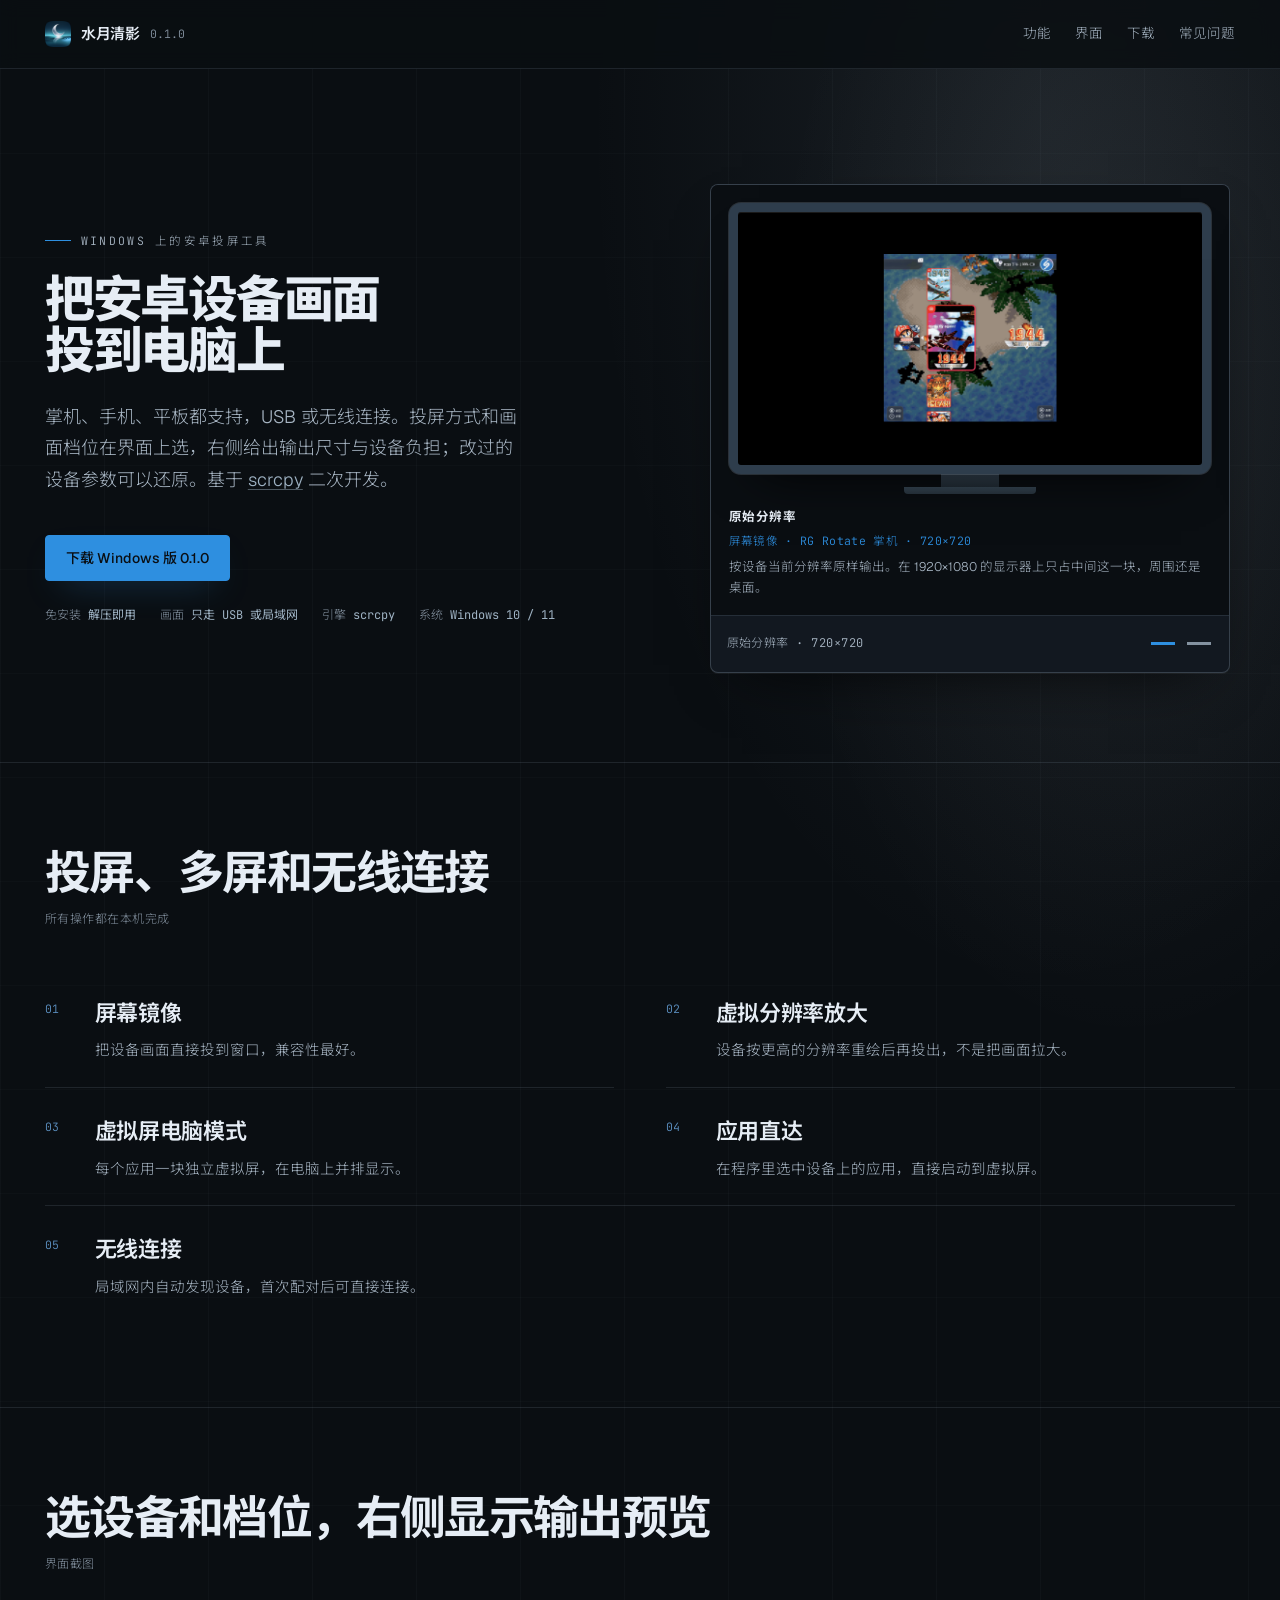
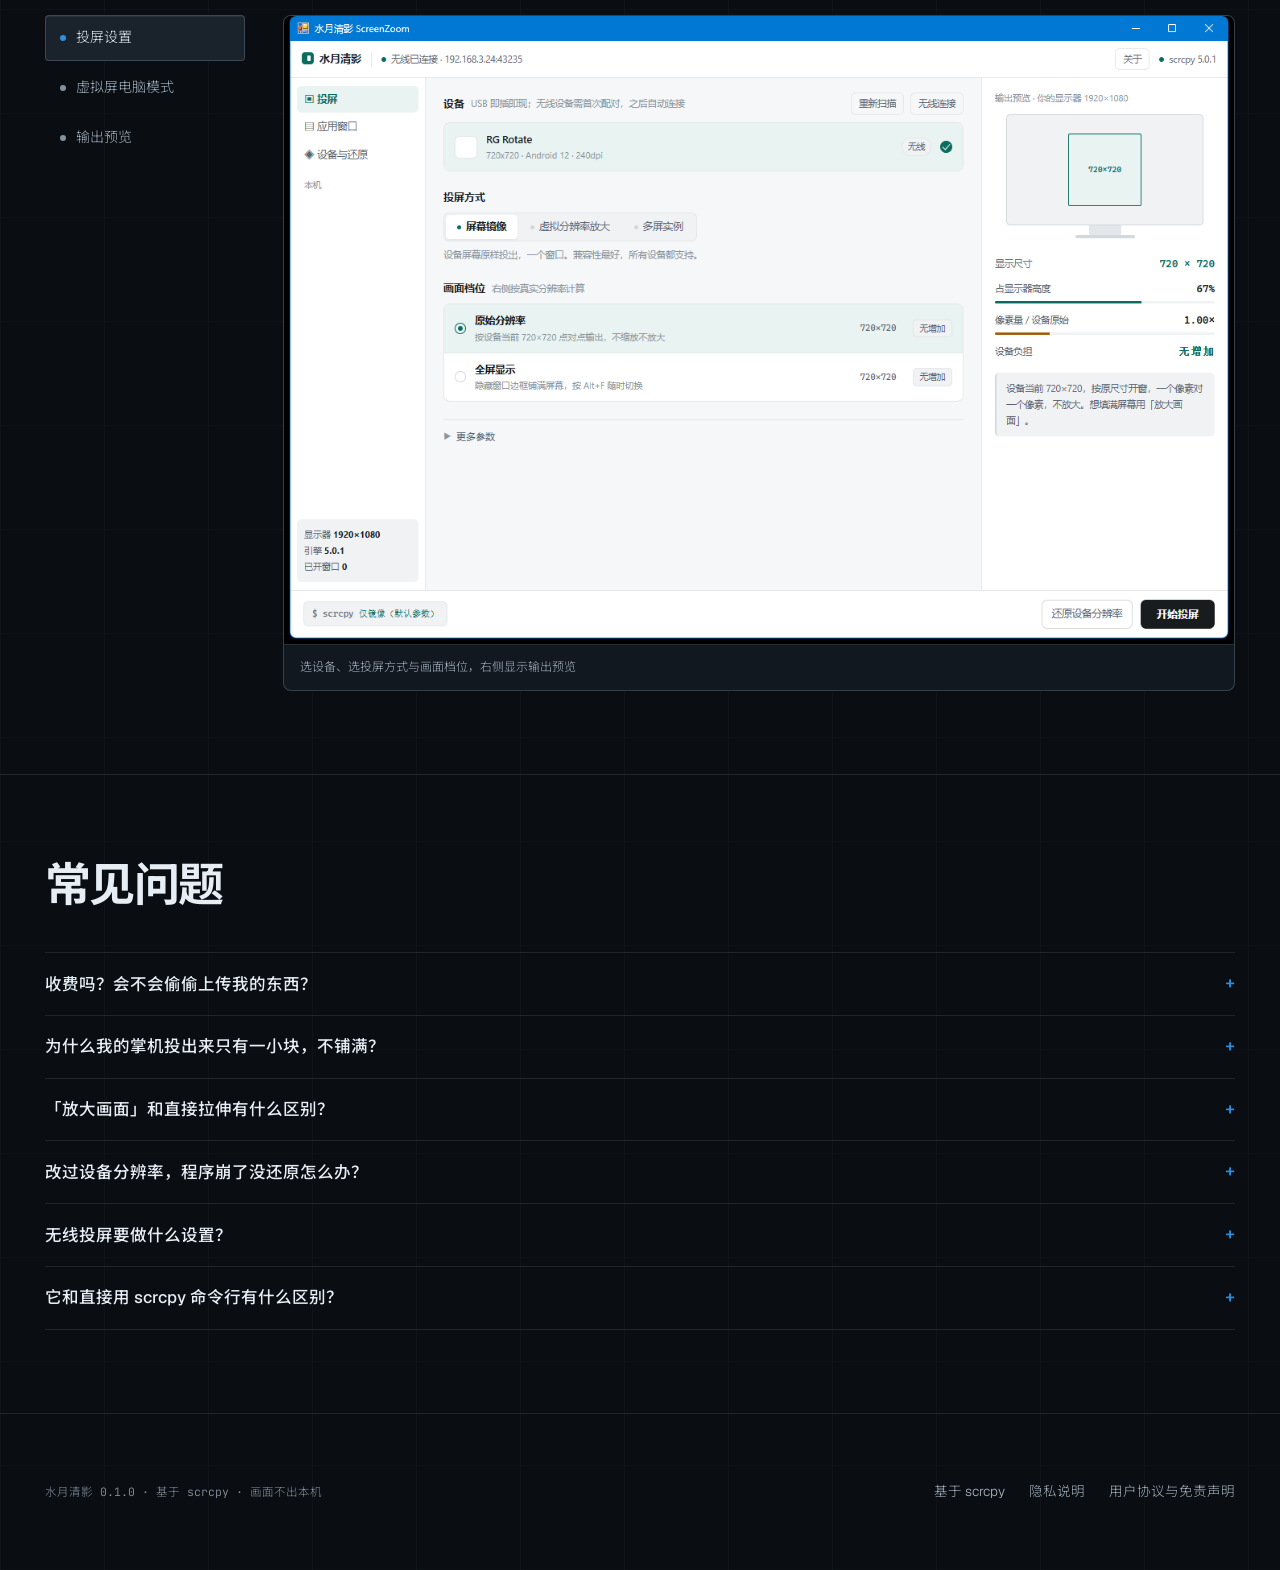
==== cloudflare-pages/public/index.html @ 48f257a3 "Revert fabricated letterbox on the zoom shot and label it by display resolution - Live capture shows" ====
<!doctype html>
<html lang="zh-CN">
<head>
<meta charset="utf-8">
<meta name="theme-color" content="#0A0E12">
<meta name="viewport" content="width=device-width,initial-scale=1">
<title>水月清影 - 安卓设备投屏放大工具（手机 / 平板 / 掌机投电脑）</title>
<meta name="description" content="水月清影是一款 Windows 上的安卓投屏工具：插线即投，也能配一次无线后不插线；支持让设备按更高分辨率重绘画面、一个设备开多个独立窗口、改过的分辨率与 DPI 自动还原。免费无广告，画面只走 USB 或局域网。">
<link rel="stylesheet" href="fonts/faces.css">
<script>document.documentElement.classList.add('js');</script>
<style>
/* 方向：舱内（horizon）。令牌取自 D:\code\ui设计\styles\horizon\tokens.css，
   这份原型是独立单文件，所以把定义抄在这里，其余样式只引用变量。 */
:root {
  color-scheme: dark;

  --c-bg: #0A0E12;        /* Void Hull — 页面底，近黑偏冷青 */
  --c-surface: #121820;   /* Panel — 面板层 */
  --c-raised: #1A222C;    /* Deck — 抬起层，只给活动控件 */
  --c-ink: #E6EDF5;       /* Star Dust — 主文字 */
  --c-muted: #A8B6C4;     /* Graphite — 次要文字 */
  --c-dim: #8492A0;       /* Iron — 发丝线与三级信息 */
  --c-accent: #2E8FE0;    /* 品牌蓝 — 取自软件窗口标题栏 #0579D2，提亮一档以便在深底上作信号色 */
  --c-metal: #9FB3C4;     /* Chrome — 结构线与图标 */
  --c-on-accent: #0A0E12; /* On Signal — 压在信号色上的文字，实测 5.64:1 */

  --font-display: 'Geist Variable', 'Noto Sans SC Variable', sans-serif;
  --font-body: 'Geist Variable', 'Noto Sans SC Variable', sans-serif;
  --font-mono: 'JetBrains Mono Variable', 'Noto Sans SC Variable', monospace;

  --t-display: clamp(42px, 7.4vw, 104px);
  --t-h2: clamp(26px, 3.6vw, 46px);
  --t-h3: clamp(17px, 1.9vw, 22px);
  --t-body: 16px;
  --t-small: 13px;
  --track-display: -.045em;
  --lh-display: .92;
  --track-label: .2em;

  --s-1: 4px; --s-2: 8px; --s-3: 12px; --s-4: 16px; --s-5: 24px; --s-6: 40px; --s-7: 64px;
  --r-1: 2px; --r-2: 4px; --r-3: 8px;
  --hairline: rgba(159, 179, 196, .14);
  --hairline-strong: rgba(159, 179, 196, .26);
  --panel-edge: linear-gradient(180deg, rgba(220, 228, 236, .07), rgba(220, 228, 236, 0) 42%);
  --shadow: 0 1px 0 rgba(220, 228, 236, .05), 0 24px 60px -32px rgba(0, 0, 0, .92);

  --ease: cubic-bezier(.16, 1, .3, 1);
  --d-micro: 120ms;
  --d-enter: 420ms;
  --d-scroll: 720ms;
}

*, *::before, *::after { box-sizing: border-box; }
html { -webkit-text-size-adjust: 100%; scroll-behavior: smooth; }

body {
  margin: 0;
  background: var(--c-bg);
  color: var(--c-ink);
  font-family: var(--font-body);
  font-size: var(--t-body);
  font-weight: 300;
  line-height: 1.75;
  overflow-x: clip;
  -webkit-font-smoothing: antialiased;
}

h1, h2, h3, p, ul, ol, dl, dd, figure { margin: 0; }
ul, ol { list-style: none; padding: 0; }
a { color: inherit; }
button { font: inherit; color: inherit; }
img { display: block; max-width: 100%; }
code { font-family: var(--font-mono); font-size: .88em; color: var(--c-metal); }

.wrap { width: min(1240px, 100% - clamp(32px, 7vw, 96px)); margin-inline: auto; }

/* 机身网格 + 一层月影，回应名字里的水与月，压得很低 */
.shell {
  position: relative;
  overflow-x: clip;   /* 层叠图有意压出边界，用 clip 兜住；不用 hidden，那会让吸顶栏失效 */
  background:
    radial-gradient(58% 44% at 82% 4%, rgba(159, 179, 196, .1), transparent 62%),
    radial-gradient(40% 30% at 88% 12%, rgba(220, 228, 236, .07), transparent 70%),
    repeating-linear-gradient(90deg, rgba(159, 179, 196, .035) 0 1px, transparent 1px 104px),
    repeating-linear-gradient(0deg, rgba(159, 179, 196, .025) 0 1px, transparent 1px 104px);
}

/* 扫描线：只在首屏走一次，之后停在边缘不再打扰阅读 */
.scan {
  position: absolute;
  inset: 0;
  overflow: hidden;
  pointer-events: none;
}
.scan::after {
  content: '';
  position: absolute;
  top: 0; bottom: 0;
  width: 240px;
  background: linear-gradient(90deg, transparent, rgba(46, 143, 224, .07) 45%, rgba(46, 143, 224, .13) 50%, rgba(46, 143, 224, .07) 55%, transparent);
  animation: scan 11s var(--ease) 1 both;
}
@keyframes scan { from { left: -260px; } to { left: 106%; } }

/* ---------- 顶栏 ---------- */
.top {
  position: sticky;
  top: 0;
  z-index: 20;
  display: flex;
  align-items: center;
  justify-content: space-between;
  gap: var(--s-4);
  padding: var(--s-3) 0;
  background: rgba(10, 14, 18, .86);
  backdrop-filter: blur(10px);
  border-bottom: 1px solid var(--hairline);
}
.top .wrap { display: flex; align-items: center; justify-content: space-between; gap: var(--s-4); }

.brand { display: inline-flex; align-items: center; gap: 10px; min-height: 44px; text-decoration: none; }
.brand img { width: 26px; height: 26px; border-radius: var(--r-2); }
.brand b { font-size: 15px; font-weight: 600; letter-spacing: -.01em; }
.brand span { font-family: var(--font-mono); font-size: 11.5px; color: var(--c-dim); }

.nav { display: flex; gap: var(--s-5); }
.nav a {
  display: inline-flex;
  align-items: center;
  min-height: 44px;
  font-size: 13.5px;
  color: var(--c-muted);
  text-decoration: none;
  transition: color var(--d-micro) var(--ease);
}
.nav a:hover { color: var(--c-ink); }

/* ---------- 首屏 ---------- */
.hero { position: relative; padding: clamp(56px, 9vw, 128px) 0 clamp(48px, 7vw, 96px); }
.hero-in { display: grid; grid-template-columns: minmax(0, 1.12fr) minmax(0, 1fr); gap: clamp(32px, 5vw, 72px); align-items: center; }

.kicker {
  display: flex;
  align-items: center;
  gap: 10px;
  font-family: var(--font-mono);
  font-size: 11.5px;
  letter-spacing: var(--track-label);
  text-transform: uppercase;
  color: var(--c-muted);
  margin-bottom: var(--s-5);
}
.kicker::before { content: ''; width: 26px; height: 1px; background: var(--c-accent); }

h1 {
  font-family: var(--font-display);
  font-size: clamp(28px, 3.9vw, 56px);
  font-weight: 800;
  letter-spacing: var(--track-display);
  line-height: 1.02;
  max-width: 20ch;
  overflow-wrap: anywhere;
  text-wrap: balance;
}
h1 em { font-style: normal; color: var(--c-accent); }

.hero-sub { margin-top: var(--s-5); max-width: 40ch; font-size: clamp(15.5px, 1.7vw, 18px); color: var(--c-muted); }
.hero-sub a { color: var(--c-metal); text-decoration: underline; text-decoration-color: rgba(159, 179, 196, .45); text-underline-offset: 3px; }
.hero-sub a:hover { color: var(--c-accent); text-decoration-color: currentColor; }

.hero-act { display: flex; flex-wrap: wrap; gap: var(--s-3); margin-top: var(--s-6); }

.btn {
  display: inline-flex;
  align-items: center;
  justify-content: center;
  gap: 8px;
  min-height: 46px;
  padding: 0 20px;
  border: 1px solid var(--hairline-strong);
  border-radius: var(--r-2);
  background: var(--c-surface);
  background-image: var(--panel-edge);
  box-shadow: inset 0 1px 0 rgba(220, 228, 236, .07);
  font-size: 14px;
  font-weight: 500;
  text-decoration: none;
  cursor: pointer;
  transition: transform var(--d-micro) var(--ease), border-color var(--d-micro) var(--ease), box-shadow var(--d-micro) var(--ease);
}
.btn:hover { border-color: var(--c-accent); }
.btn:active { transform: translateY(1px); box-shadow: inset 0 2px 8px rgba(0, 0, 0, .5); }
.btn:focus-visible { outline: 2px solid var(--c-accent); outline-offset: 2px; }

.btn-strong { background: var(--c-accent); border-color: var(--c-accent); color: var(--c-on-accent); box-shadow: 0 14px 34px -18px rgba(46, 143, 224, .6); }
.btn-strong:hover { border-color: var(--c-accent); }

.hero-meta { display: flex; flex-wrap: wrap; gap: var(--s-2) var(--s-5); margin-top: var(--s-5); font-family: var(--font-mono); font-size: 12px; color: var(--c-dim); }
.hero-meta b { color: var(--c-metal); font-weight: 400; }

/* 一机多屏：三块真截图按各自比例完整显示，靠层叠错位表达并行关系。
   不裁切——截图看不清就等于没放。也不加假窗口外壳。 */
/* 首屏两张投屏实拍，可横向滑动切换。不加假窗口外壳，也不裁切。 */
.shots {
  width: min(100%, 520px);
  justify-self: center;
  border: 1px solid var(--hairline-strong);
  border-radius: var(--r-3);
  overflow: hidden;
  background: var(--c-surface);
  box-shadow: var(--shadow);
  touch-action: pan-y;
}
.shots:focus-visible { outline: 2px solid var(--c-accent); outline-offset: 3px; }
.shots-view { overflow: hidden; }
.shots-track { display: flex; transition: transform var(--d-enter) var(--ease); }
.shots-track figure {
  flex: 0 0 100%;
  margin: 0;
  display: flex;
  flex-direction: column;
  justify-content: center;
  gap: 12px;
  padding: 18px 18px 16px;
  background: var(--c-bg);
}
/* 显示器外框：屏幕按 16:9 画，画面按真实占比放进去，一眼看出原尺寸和铺满的区别 */
.monitor { width: 100%; }
.monitor-screen {
  position: relative;
  aspect-ratio: 16 / 9;
  border: 9px solid #2E3D4C;
  border-radius: 12px;
  background: #000;
  overflow: hidden;
  display: grid;
  place-items: center;
  box-shadow: 0 0 0 1px rgba(159, 179, 196, .22), inset 0 1px 0 rgba(255, 255, 255, .10), 0 26px 50px -30px #000;
}
.monitor-screen img { display: block; }
.shot-native .monitor-screen img { width: 37.5%; height: 66.67%; object-fit: fill; box-shadow: 0 12px 30px -16px #000; }
.shot-full .monitor-screen img { width: 100%; height: 100%; object-fit: contain; }
.monitor-neck { width: 58px; height: 13px; margin: 0 auto; background: linear-gradient(180deg, #3A4B5A, #232E38); }
.monitor-base { width: 132px; height: 7px; margin: 0 auto; border-radius: 0 0 4px 4px; background: linear-gradient(180deg, #3A4B5A, #2A3742); box-shadow: 0 10px 18px -12px #000; }
.shot-meta b { display: block; font-family: var(--font-mono); font-size: 12.5px; color: var(--c-ink); letter-spacing: .04em; }
.shot-meta span { display: block; margin-top: 3px; font-family: var(--font-mono); font-size: 11.5px; color: var(--c-accent); letter-spacing: .03em; }
.shot-meta p { margin: 6px 0 0; font-size: 12.5px; line-height: 1.65; color: var(--c-muted); }
.shots-bar {
  display: flex;
  align-items: center;
  justify-content: space-between;
  gap: var(--s-3);
  padding: 6px 14px 6px 16px;
  border-top: 1px solid var(--hairline);
}
.shots-cap { font-family: var(--font-mono); font-size: 12px; color: var(--c-muted); letter-spacing: .04em; }
.shots-dots { display: flex; gap: 4px; }
.shots-dots button {
  position: relative;
  width: 32px;
  height: 44px;
  padding: 0;
  border: 0;
  background: transparent;
  cursor: pointer;
}
.shots-dots button::after {
  content: '';
  position: absolute;
  left: 4px; right: 4px; top: 50%;
  height: 3px;
  margin-top: -1.5px;
  background: var(--c-dim);
  transition: background var(--d-micro) var(--ease);
}
.shots-dots button:hover::after { background: var(--c-muted); }
.shots-dots button[aria-selected='true']::after { background: var(--c-accent); }
.shots-dots button:focus-visible { outline: 2px solid var(--c-accent); outline-offset: -8px; }

/* ---------- 区块通用 ---------- */
.band { padding: clamp(48px, 6.5vw, 88px) 0; border-top: 1px solid var(--hairline); }
.band-h { display: grid; gap: var(--s-2); margin-bottom: clamp(24px, 3.5vw, 40px); }
h2 { font-family: var(--font-display); font-size: var(--t-h2); font-weight: 700; letter-spacing: -.035em; line-height: 1.18; max-width: 24ch; text-wrap: balance; }
.band-note { font-family: var(--font-mono); font-size: 12px; color: var(--c-dim); letter-spacing: .04em; }

/* ---------- 功能：读数行，不做卡片网格 ---------- */
.reads { display: grid; grid-template-columns: repeat(2, minmax(0, 1fr)); gap: 0 clamp(28px, 4vw, 56px); }
.read {
  display: grid;
  grid-template-columns: 34px 1fr;
  gap: var(--s-4);
  padding: var(--s-5) 0;
  border-top: 1px solid var(--hairline);
}
.read:nth-child(1), .read:nth-child(2) { border-top: 0; }
.read:last-child { grid-column: 1 / -1; }
.read dt { font-family: var(--font-mono); font-size: 11.5px; color: color-mix(in oklab, var(--c-accent) 55%, var(--c-dim)); padding-top: 5px; transition: color var(--d-micro) var(--ease); }
.read h3 { font-size: var(--t-h3); font-weight: 600; letter-spacing: -.015em; margin-bottom: 6px; }
.read p { font-size: 14.5px; color: var(--c-muted); line-height: 1.72; }
.read:hover dt { color: var(--c-accent); }

/* ---------- 界面：标签切真截图 ---------- */
.view { display: grid; grid-template-columns: 200px minmax(0, 1fr); gap: clamp(20px, 3vw, 40px); align-items: start; }
.tabs { display: grid; gap: var(--s-1); }
.tab {
  display: flex;
  align-items: center;
  gap: 10px;
  width: 100%;
  min-height: 46px;
  padding: 0 14px;
  border: 1px solid transparent;
  border-radius: var(--r-2);
  background: transparent;
  text-align: left;
  font-size: 14px;
  color: var(--c-muted);
  cursor: pointer;
  transition: color var(--d-micro) var(--ease), background var(--d-micro) var(--ease), border-color var(--d-micro) var(--ease);
}
.tab:hover { color: var(--c-ink); background: var(--c-surface); }
.tab[aria-selected='true'] { color: var(--c-ink); background: var(--c-raised); border-color: var(--hairline-strong); box-shadow: inset 0 1px 0 rgba(220, 228, 236, .07); }
.tab i { width: 6px; height: 6px; border-radius: 50%; background: var(--c-dim); flex: none; }
.tab[aria-selected='true'] i { background: var(--c-accent); }

.frames { position: relative; border: 1px solid var(--hairline-strong); border-radius: var(--r-3); overflow: hidden; background: var(--c-surface); }
.frames img { width: 100%; height: auto; opacity: 0; position: absolute; inset: 0; object-fit: contain; }
.frames img.on { position: static; opacity: 1; transition: opacity var(--d-enter) var(--ease); }
.frames figcaption { padding: 12px 16px; border-top: 1px solid var(--hairline); font-family: var(--font-mono); font-size: 12px; color: var(--c-muted); }

/* ---------- 下载 ---------- */
/* ---------- 常见问题 ---------- */
.faq { display: grid; gap: 0; border-top: 1px solid var(--hairline); }
.faq details { border-bottom: 1px solid var(--hairline); }
.faq summary {
  display: flex; align-items: center; gap: var(--s-4);
  min-height: 56px; padding: var(--s-4) 0;
  font-size: 16.5px; font-weight: 500; cursor: pointer; list-style: none;
  transition: color var(--d-micro) var(--ease);
}
.faq summary::-webkit-details-marker { display: none; }
.faq summary::after { content: '+'; margin-left: auto; font-family: var(--font-mono); color: var(--c-accent); font-size: 17px; }
.faq details[open] summary::after { content: '−'; }
.faq summary:hover { color: var(--c-accent); }
.faq summary:focus-visible { outline: 2px solid var(--c-accent); outline-offset: 3px; }
.faq .ans { padding: 0 0 var(--s-5); max-width: 74ch; font-size: 15px; color: var(--c-muted); }
.faq .ans b { color: var(--c-ink); font-weight: 500; }

/* ---------- 页脚 ---------- */
.foot { border-top: 1px solid var(--hairline); padding: clamp(32px, 5vw, 56px) 0; }
.foot-in { display: flex; flex-wrap: wrap; gap: var(--s-4) var(--s-6); align-items: baseline; justify-content: space-between; }
.foot nav { display: flex; flex-wrap: wrap; gap: var(--s-5); }
.foot a { display: inline-flex; align-items: center; min-height: 44px; font-size: 13.5px; color: var(--c-muted); text-decoration: none; }
.foot a:hover { color: var(--c-accent); }
.foot small { font-family: var(--font-mono); font-size: 11.5px; color: var(--c-dim); }
.foot .quiet-stats { flex-basis: 100%; font-family: var(--font-mono); font-size: 11.5px; color: var(--c-dim); letter-spacing: .04em; }
.foot .quiet-stats[hidden] { display: none; }

/* ---------- 入场 ---------- */
/* 入场。默认可见：脚本没跑或加载失败时内容不能是空的。 */
.rise { opacity: 1; }
html.js .rise { opacity: 0; transform: translate3d(-22px, 0, 0); }
html.js .rise.in {
  opacity: 1;
  transform: none;
  transition: opacity var(--d-enter) var(--ease) calc(var(--i, 0) * 70ms), transform var(--d-scroll) var(--ease) calc(var(--i, 0) * 70ms);
}

@media (max-width: 1000px) {
  .hero-in { grid-template-columns: minmax(0, 1fr); }
  .shots { order: -1; width: 100%; justify-self: stretch; }
  .view { grid-template-columns: minmax(0, 1fr); }
  .tabs { grid-auto-flow: column; grid-auto-columns: minmax(120px, 1fr); overflow-x: auto; }
}
@media (max-width: 760px) {
  .reads { grid-template-columns: minmax(0, 1fr); }
  .read:nth-child(2) { border-top: 1px solid var(--hairline); }
  .nav { display: none; }
}

@media (prefers-reduced-motion: reduce) {
  html { scroll-behavior: auto; }
  *, *::before, *::after { animation: none !important; transition-duration: 1ms !important; }
  .rise { opacity: 1; transform: none; }
}
</style>
</head>
<body>
<div class="shell">
<div class="scan" aria-hidden="true"></div>

<header class="top">
  <div class="wrap">
    <a class="brand" href="#top">
      <img src="app-icon.png" alt="水月清影图标" width="26" height="26">
      <b>水月清影</b><span id="verTop">0.1.1</span>
    </a>
    <nav class="nav">
      <a href="#features">功能</a>
      <a href="#gallery">界面</a>
      <a id="dlNav" href="shuiyue-0.1.1.zip">下载</a>
      <a href="#faq">常见问题</a>
    </nav>
  </div>
</header>

<section class="hero" id="top">
  <div class="wrap hero-in">
    <div>
      <p class="kicker rise" style="--i:0">Windows 上的安卓投屏工具</p>
      <h1 class="rise" style="--i:1">把安卓设备画面<br>投到电脑上</h1>
      <p class="hero-sub rise" style="--i:2">掌机、手机、平板都支持，USB 或无线连接。投屏方式和画面档位在界面上选，右侧给出输出尺寸与设备负担；改过的设备参数可以还原。基于 <a href="https://github.com/Genymobile/scrcpy" target="_blank" rel="noopener">scrcpy</a> 二次开发。</p>
      <div class="hero-act rise" style="--i:3">
        <a class="btn btn-strong" id="dl" href="shuiyue-0.1.1.zip">下载 Windows 版</a>
      </div>
      <p class="hero-meta rise" style="--i:4"><span>免安装 <b>解压即用</b></span><span>画面 <b>只走 USB 或局域网</b></span><span>引擎 <b>scrcpy</b></span><span>系统 <b>Windows 10 / 11</b></span></p>
    </div>

    <div class="shots rise" style="--i:2" data-carousel aria-roledescription="轮播" aria-label="投屏效果截图">
      <div class="shots-view">
        <div class="shots-track">
          <figure class="shot-native">
            <div class="monitor">
              <div class="monitor-screen">
                <img src="shots/cast-native.png" alt="RG Rotate 掌机以 720×720 原始分辨率投在电脑屏幕上，只占中间一块方形区域" width="720" height="720">
              </div>
              <div class="monitor-neck"></div>
              <div class="monitor-base"></div>
            </div>
            <figcaption class="shot-meta">
              <b>原始分辨率</b>
              <span>屏幕镜像 · RG Rotate 掌机 · 720×720</span>
              <p>按设备当前分辨率原样输出。在 1920×1080 的显示器上只占中间这一块，周围还是桌面。</p>
            </figcaption>
          </figure>
          <figure class="shot-full">
            <div class="monitor">
              <div class="monitor-screen">
                <img src="shots/cast.png" alt="RG Rotate 掌机经虚拟分辨率放大后投满 1080p 显示器，画面清晰" width="1280" height="720">
              </div>
              <div class="monitor-neck"></div>
              <div class="monitor-base"></div>
            </div>
            <figcaption class="shot-meta">
              <b>虚拟分辨率放大</b>
              <span>RG Rotate 掌机 · 投满 1920×1080</span>
              <p>设备先按更高分辨率重新渲染，再全屏投出来，铺满显示器。字和线条是真重画的，不是把 720 拉大。</p>
            </figcaption>
          </figure>
        </div>
      </div>
      <div class="shots-bar">
        <p class="shots-cap" data-cap>原始分辨率 · 720×720</p>
        <div class="shots-dots" role="tablist" aria-label="选择截图">
          <button role="tab" aria-selected="true" aria-label="第 1 张：原始分辨率" data-i="0"></button>
          <button role="tab" aria-selected="false" aria-label="第 2 张：虚拟分辨率放大" data-i="1"></button>
        </div>
      </div>
    </div>
  </div>
</section>

<section class="band" id="features">
  <div class="wrap">
    <div class="band-h">
      <h2>投屏、多屏和无线连接</h2>
      <p class="band-note">所有操作都在本机完成</p>
    </div>
    <dl class="reads">
      <div class="read rise" style="--i:0"><dt>01</dt><div><h3>屏幕镜像</h3><p>把设备画面直接投到窗口，兼容性最好。</p></div></div>
      <div class="read rise" style="--i:1"><dt>02</dt><div><h3>虚拟分辨率放大</h3><p>设备按更高的分辨率重绘后再投出，不是把画面拉大。</p></div></div>
      <div class="read rise" style="--i:2"><dt>03</dt><div><h3>虚拟屏电脑模式</h3><p>每个应用一块独立虚拟屏，在电脑上并排显示。</p></div></div>
      <div class="read rise" style="--i:3"><dt>04</dt><div><h3>应用直达</h3><p>在程序里选中设备上的应用，直接启动到虚拟屏。</p></div></div>
      <div class="read rise" style="--i:4"><dt>05</dt><div><h3>无线连接</h3><p>局域网内自动发现设备，首次配对后可直接连接。</p></div></div>
    </dl>
  </div>
</section>

<section class="band" id="gallery">
  <div class="wrap">
    <div class="band-h">
      <h2>选设备和档位，右侧显示输出预览</h2>
      <p class="band-note">界面截图</p>
    </div>
    <div class="view">
      <div class="tabs" role="tablist" aria-label="界面截图">
        <button class="tab" role="tab" aria-selected="true" data-shot="main"><i></i>投屏设置</button>
        <button class="tab" role="tab" aria-selected="false" data-shot="vd"><i></i>虚拟屏电脑模式</button>
        <button class="tab" role="tab" aria-selected="false" data-shot="cast"><i></i>输出预览</button>
      </div>
      <figure class="frames">
        <img class="on" data-frame="main" src="shots/main.png" alt="投屏设置界面" width="1180" height="780">
        <img data-frame="vd" src="shots/vd.png" alt="虚拟屏电脑模式界面" width="1180" height="780" loading="lazy">
        <img data-frame="cast" src="shots/cast.png" alt="全屏投屏的画面" width="1280" height="720" loading="lazy">
        <figcaption data-cap>选设备、选投屏方式与画面档位，右侧显示输出预览</figcaption>
      </figure>
    </div>
  </div>
</section>

<section class="band" id="faq">
  <div class="wrap">
    <div class="band-h">
      <h2>常见问题</h2>
    </div>
    <div class="faq">
      <details><summary>收费吗？会不会偷偷上传我的东西？</summary><p class="ans">免费，没有广告、内购和注册。画面只走 USB 线或你家的局域网，不经过任何服务器；程序里所有操作都在本机完成，只有「检查更新」会去读一次版本清单。</p></details>
      <details><summary>为什么我的掌机投出来只有一小块，不铺满？</summary><p class="ans">掌机多是 1:1 方屏，显示器是 16:9 宽屏。按比例铺满高度就只能占屏幕宽度的一小条，<b>这是几何限制，不是软件没做好</b>。想真的变大要用「虚拟分辨率放大」，让设备重新画一张更大的图。</p></details>
      <details><summary>「放大画面」和直接拉伸有什么区别？</summary><p class="ans">拉伸是把 720 的图硬撑大，会糊。这里的做法是先把设备的渲染分辨率调高（比如 720 → 1080），设备按新分辨率重新画一遍再投过来，字和线条是真的更细。代价是设备要多干活，发热和功耗会涨。</p></details>
      <details><summary>改过设备分辨率，程序崩了没还原怎么办？</summary><p class="ans">进「设备与还原」页，那里有立即还原。它记着改动之前的原值；万一记录也丢了，还能强制恢复出厂值。</p></details>
      <details><summary>无线投屏要做什么设置？</summary><p class="ans">手机上打开「开发者选项 → 无线调试」，程序里点「无线连接」，它会在局域网里找；第一次需要填一次配对码，之后打开就能直接连。手机和电脑要在同一个网络。</p></details>
      <details><summary>它和直接用 scrcpy 命令行有什么区别？</summary><p class="ans">投屏引擎和命令都来自 scrcpy，界面底部会显示实际执行的那条命令。它在这之上补的是 scrcpy 命令行里没有的部分：局域网自动扫描无线调试设备、配对一次后开机自动重连；从设备已装应用里挑一个直接开到虚拟屏；投之前先给出画面尺寸、占屏幕多少、设备要多付多少开销；全部点按操作，不用记参数。改分辨率、DPI 这类有风险的动作还记了原值并留了一键还原。</p></details>
    </div>
  </div>
</section>

<footer class="foot">
  <div class="wrap foot-in">
    <small>水月清影 <span id="verFoot">0.1.1</span> · 基于 scrcpy · 画面不出本机</small>
    <nav>
      <a href="https://github.com/Genymobile/scrcpy">基于 scrcpy</a>
      <a href="privacy.html">隐私说明</a>
      <a href="terms.html">用户协议与免责声明</a>
    </nav>
    <span class="quiet-stats" id="quietStats" hidden></span>
  </div>
</footer>

</div>
<script>
(function () {
  var caps = {
    main: '选设备、选投屏方式与画面档位，右侧显示输出预览',
    vd: '每个应用一块独立虚拟屏，各自一个窗口',
    cast: '全屏投屏时的画面'
  };

  document.addEventListener('click', function (ev) {
    var tab = ev.target.closest('.tab');
    if (!tab) return;
    var key = tab.dataset.shot;
    [].slice.call(document.querySelectorAll('.tab')).forEach(function (t) { t.setAttribute('aria-selected', String(t === tab)); });
    [].slice.call(document.querySelectorAll('[data-frame]')).forEach(function (img) { img.classList.toggle('on', img.dataset.frame === key); });
    document.querySelector('[data-cap]').textContent = caps[key];
  });

  // 首屏两张投屏实拍：点指示条、拖拽、方向键都能切
  var car = document.querySelector('[data-carousel]');
  if (car) {
    var track = car.querySelector('.shots-track');
    var dots = [].slice.call(car.querySelectorAll('.shots-dots button'));
    var capEl = car.querySelector('[data-cap]');
    var labels = ['原始分辨率 · 720×720', '虚拟分辨率放大 · 投满 1920×1080'];
    var idx = 0, drag = null;

    function go(n) {
      idx = Math.max(0, Math.min(dots.length - 1, n));
      track.style.transform = 'translateX(' + (-idx * 100) + '%)';
      dots.forEach(function (d, k) { d.setAttribute('aria-selected', String(k === idx)); });
      capEl.textContent = labels[idx];
    }

    dots.forEach(function (d) { d.addEventListener('click', function () { go(+d.dataset.i); }); });

    car.addEventListener('pointerdown', function (e) {
      drag = { x: e.clientX, w: car.clientWidth, captured: false, id: e.pointerId };
    });
    car.addEventListener('pointermove', function (e) {
      if (!drag) return;
      var dx = e.clientX - drag.x;
      // 超过阈值才接管指针。一按下就捕获会把点击算到容器上，指示条就点不动了。
      if (!drag.captured && Math.abs(dx) > 8) {
        try { car.setPointerCapture(drag.id); } catch (err) { /* 老浏览器忽略 */ }
        drag.captured = true;
        track.style.transition = 'none';
      }
      if (drag.captured) track.style.transform = 'translateX(calc(' + (-idx * 100) + '% + ' + dx + 'px))';
    });
    function endDrag(e) {
      if (!drag) return;
      var wasDrag = drag.captured, dx = e.clientX - drag.x, w = drag.w;
      drag = null;
      if (!wasDrag) return;
      track.style.transition = '';
      if (Math.abs(dx) > Math.max(36, w * 0.12)) go(idx + (dx < 0 ? 1 : -1));
      else go(idx);
    }
    car.addEventListener('pointerup', endDrag);
    car.addEventListener('pointercancel', endDrag);
    car.tabIndex = 0;
    car.addEventListener('keydown', function (e) {
      if (e.key === 'ArrowLeft') { e.preventDefault(); go(idx - 1); }
      if (e.key === 'ArrowRight') { e.preventDefault(); go(idx + 1); }
    });
  }

  // 版本与下载地址从 update.json 读，发新版不用改页面；读不到就用页面里写好的兜底
  fetch('update.json', { cache: 'no-store' })
    .then(function (r) { if (!r.ok) throw new Error('unavailable'); return r.json(); })
    .then(function (u) {
      var b = document.getElementById('dl');
      if (b && u.url) { b.href = u.url; if (u.versionName) b.textContent = '下载 Windows 版 ' + u.versionName; }
      var nav = document.getElementById('dlNav');
      if (nav && u.url) nav.href = u.url;
      var v = document.getElementById('ver');
      if (v && u.versionName) v.textContent = u.versionName;
      ['verTop', 'verFoot'].forEach(function (id) {
        var n = document.getElementById(id);
        if (n && u.versionName) n.textContent = u.versionName;
      });
    })
    .catch(function () { /* 本地预览或清单缺失时保留静态值 */ });

  // 访问与下载统计：由 _worker.js 写入 KV，读不到就保持隐藏
  fetch('api/stats', { cache: 'no-store' })
    .then(function (r) { if (!r.ok) throw new Error('unavailable'); return r.json(); })
    .then(function (st) {
      if (!st.available) return;
      var el = document.getElementById('quietStats');
      if (!el) return;
      var f = function (n) { return Number(n || 0).toLocaleString(); };
      el.textContent = '累计访问 ' + f(st.pageViewsTotal) + ' · 今日访问 ' + f(st.pageViewsToday) +
                       '　|　累计下载 ' + f(st.downloadsTotal) + ' · 今日下载 ' + f(st.downloadsToday);
      el.hidden = false;
    })
    .catch(function () { /* 统计不可用时保持隐藏 */ });

  if ('IntersectionObserver' in window && !new URLSearchParams(location.search).has('shot')) {
    var io = new IntersectionObserver(function (es) {
      es.forEach(function (e) { if (e.isIntersecting) { e.target.classList.add('in'); io.unobserve(e.target); } });
    }, { rootMargin: '0px 0px 18% 0px', threshold: 0 });
    [].slice.call(document.querySelectorAll('.rise')).forEach(function (el) { io.observe(el); });
    // 兜底：快速滚动或观察器漏触发时，两秒半后一律显示，内容不会卡在透明
    setTimeout(function () {
      [].slice.call(document.querySelectorAll('.rise:not(.in)')).forEach(function (el) { el.classList.add('in'); });
    }, 2500);
  } else {
    [].slice.call(document.querySelectorAll('.rise')).forEach(function (el) { el.classList.add('in'); });
  }
})();
</script>
</body>
</html>
---- cloudflare-pages/public/fonts/faces.css ----
/* Geist —— 来自 @fontsource-variable/geist（可变字重 100–900，按字符范围分片） */
/* geist-cyrillic-ext-wght-normal */
@font-face {
  font-family: 'Geist Variable';
  font-style: normal;
  font-display: swap;
  font-weight: 100 900;
  src: url(./files/geist-cyrillic-ext-wght-normal.woff2) format('woff2-variations');
  unicode-range: U+0460-052F,U+1C80-1C8A,U+20B4,U+2DE0-2DFF,U+A640-A69F,U+FE2E-FE2F;
}

/* geist-cyrillic-wght-normal */
@font-face {
  font-family: 'Geist Variable';
  font-style: normal;
  font-display: swap;
  font-weight: 100 900;
  src: url(./files/geist-cyrillic-wght-normal.woff2) format('woff2-variations');
  unicode-range: U+0301,U+0400-045F,U+0490-0491,U+04B0-04B1,U+2116;
}

/* geist-vietnamese-wght-normal */
@font-face {
  font-family: 'Geist Variable';
  font-style: normal;
  font-display: swap;
  font-weight: 100 900;
  src: url(./files/geist-vietnamese-wght-normal.woff2) format('woff2-variations');
  unicode-range: U+0102-0103,U+0110-0111,U+0128-0129,U+0168-0169,U+01A0-01A1,U+01AF-01B0,U+0300-0301,U+0303-0304,U+0308-0309,U+0323,U+0329,U+1EA0-1EF9,U+20AB;
}

/* geist-latin-ext-wght-normal */
@font-face {
  font-family: 'Geist Variable';
  font-style: normal;
  font-display: swap;
  font-weight: 100 900;
  src: url(./files/geist-latin-ext-wght-normal.woff2) format('woff2-variations');
  unicode-range: U+0100-02BA,U+02BD-02C5,U+02C7-02CC,U+02CE-02D7,U+02DD-02FF,U+0304,U+0308,U+0329,U+1D00-1DBF,U+1E00-1E9F,U+1EF2-1EFF,U+2020,U+20A0-20AB,U+20AD-20C0,U+2113,U+2C60-2C7F,U+A720-A7FF;
}

/* geist-latin-wght-normal */
@font-face {
  font-family: 'Geist Variable';
  font-style: normal;
  font-display: swap;
  font-weight: 100 900;
  src: url(./files/geist-latin-wght-normal.woff2) format('woff2-variations');
  unicode-range: U+0000-00FF,U+0131,U+0152-0153,U+02BB-02BC,U+02C6,U+02DA,U+02DC,U+0304,U+0308,U+0329,U+2000-206F,U+20AC,U+2122,U+2191,U+2193,U+2212,U+2215,U+FEFF,U+FFFD;
}

/* Anybody —— 来自 @fontsource-variable/anybody（可变字重 100–900，按字符范围分片） */
/* anybody-vietnamese-wght-normal */
@font-face {
  font-family: 'Anybody Variable';
  font-style: normal;
  font-display: swap;
  font-weight: 100 900;
  src: url(./files/anybody-vietnamese-wght-normal.woff2) format('woff2-variations');
  unicode-range: U+0102-0103,U+0110-0111,U+0128-0129,U+0168-0169,U+01A0-01A1,U+01AF-01B0,U+0300-0301,U+0303-0304,U+0308-0309,U+0323,U+0329,U+1EA0-1EF9,U+20AB;
}

/* anybody-latin-ext-wght-normal */
@font-face {
  font-family: 'Anybody Variable';
  font-style: normal;
  font-display: swap;
  font-weight: 100 900;
  src: url(./files/anybody-latin-ext-wght-normal.woff2) format('woff2-variations');
  unicode-range: U+0100-02BA,U+02BD-02C5,U+02C7-02CC,U+02CE-02D7,U+02DD-02FF,U+0304,U+0308,U+0329,U+1D00-1DBF,U+1E00-1E9F,U+1EF2-1EFF,U+2020,U+20A0-20AB,U+20AD-20C0,U+2113,U+2C60-2C7F,U+A720-A7FF;
}

/* anybody-latin-wght-normal */
@font-face {
  font-family: 'Anybody Variable';
  font-style: normal;
  font-display: swap;
  font-weight: 100 900;
  src: url(./files/anybody-latin-wght-normal.woff2) format('woff2-variations');
  unicode-range: U+0000-00FF,U+0131,U+0152-0153,U+02BB-02BC,U+02C6,U+02DA,U+02DC,U+0304,U+0308,U+0329,U+2000-206F,U+20AC,U+2122,U+2191,U+2193,U+2212,U+2215,U+FEFF,U+FFFD;
}

/* Sora —— 来自 @fontsource-variable/sora（可变字重 100–900，按字符范围分片） */
/* sora-latin-ext-wght-normal */
@font-face {
  font-family: 'Sora Variable';
  font-style: normal;
  font-display: swap;
  font-weight: 100 800;
  src: url(./files/sora-latin-ext-wght-normal.woff2) format('woff2-variations');
  unicode-range: U+0100-02BA,U+02BD-02C5,U+02C7-02CC,U+02CE-02D7,U+02DD-02FF,U+0304,U+0308,U+0329,U+1D00-1DBF,U+1E00-1E9F,U+1EF2-1EFF,U+2020,U+20A0-20AB,U+20AD-20C0,U+2113,U+2C60-2C7F,U+A720-A7FF;
}

/* sora-latin-wght-normal */
@font-face {
  font-family: 'Sora Variable';
  font-style: normal;
  font-display: swap;
  font-weight: 100 800;
  src: url(./files/sora-latin-wght-normal.woff2) format('woff2-variations');
  unicode-range: U+0000-00FF,U+0131,U+0152-0153,U+02BB-02BC,U+02C6,U+02DA,U+02DC,U+0304,U+0308,U+0329,U+2000-206F,U+20AC,U+2122,U+2191,U+2193,U+2212,U+2215,U+FEFF,U+FFFD;
}

/* Urbanist —— 来自 @fontsource-variable/urbanist（可变字重 100–900，按字符范围分片） */
/* urbanist-latin-ext-wght-normal */
@font-face {
  font-family: 'Urbanist Variable';
  font-style: normal;
  font-display: swap;
  font-weight: 100 900;
  src: url(./files/urbanist-latin-ext-wght-normal.woff2) format('woff2-variations');
  unicode-range: U+0100-02BA,U+02BD-02C5,U+02C7-02CC,U+02CE-02D7,U+02DD-02FF,U+0304,U+0308,U+0329,U+1D00-1DBF,U+1E00-1E9F,U+1EF2-1EFF,U+2020,U+20A0-20AB,U+20AD-20C0,U+2113,U+2C60-2C7F,U+A720-A7FF;
}

/* urbanist-latin-wght-normal */
@font-face {
  font-family: 'Urbanist Variable';
  font-style: normal;
  font-display: swap;
  font-weight: 100 900;
  src: url(./files/urbanist-latin-wght-normal.woff2) format('woff2-variations');
  unicode-range: U+0000-00FF,U+0131,U+0152-0153,U+02BB-02BC,U+02C6,U+02DA,U+02DC,U+0304,U+0308,U+0329,U+2000-206F,U+20AC,U+2122,U+2191,U+2193,U+2212,U+2215,U+FEFF,U+FFFD;
}

/* JetBrains Mono —— 来自 @fontsource-variable/jetbrains-mono（可变字重 100–900，按字符范围分片） */
/* jetbrains-mono-cyrillic-ext-wght-normal */
@font-face {
  font-family: 'JetBrains Mono Variable';
  font-style: normal;
  font-display: swap;
  font-weight: 100 800;
  src: url(./files/jetbrains-mono-cyrillic-ext-wght-normal.woff2) format('woff2-variations');
  unicode-range: U+0460-052F,U+1C80-1C8A,U+20B4,U+2DE0-2DFF,U+A640-A69F,U+FE2E-FE2F;
}

/* jetbrains-mono-cyrillic-wght-normal */
@font-face {
  font-family: 'JetBrains Mono Variable';
  font-style: normal;
  font-display: swap;
  font-weight: 100 800;
  src: url(./files/jetbrains-mono-cyrillic-wght-normal.woff2) format('woff2-variations');
  unicode-range: U+0301,U+0400-045F,U+0490-0491,U+04B0-04B1,U+2116;
}

/* jetbrains-mono-greek-wght-normal */
@font-face {
  font-family: 'JetBrains Mono Variable';
  font-style: normal;
  font-display: swap;
  font-weight: 100 800;
  src: url(./files/jetbrains-mono-greek-wght-normal.woff2) format('woff2-variations');
  unicode-range: U+0370-0377,U+037A-037F,U+0384-038A,U+038C,U+038E-03A1,U+03A3-03FF;
}

/* jetbrains-mono-vietnamese-wght-normal */
@font-face {
  font-family: 'JetBrains Mono Variable';
  font-style: normal;
  font-display: swap;
  font-weight: 100 800;
  src: url(./files/jetbrains-mono-vietnamese-wght-normal.woff2) format('woff2-variations');
  unicode-range: U+0102-0103,U+0110-0111,U+0128-0129,U+0168-0169,U+01A0-01A1,U+01AF-01B0,U+0300-0301,U+0303-0304,U+0308-0309,U+0323,U+0329,U+1EA0-1EF9,U+20AB;
}

/* jetbrains-mono-latin-ext-wght-normal */
@font-face {
  font-family: 'JetBrains Mono Variable';
  font-style: normal;
  font-display: swap;
  font-weight: 100 800;
  src: url(./files/jetbrains-mono-latin-ext-wght-normal.woff2) format('woff2-variations');
  unicode-range: U+0100-02BA,U+02BD-02C5,U+02C7-02CC,U+02CE-02D7,U+02DD-02FF,U+0304,U+0308,U+0329,U+1D00-1DBF,U+1E00-1E9F,U+1EF2-1EFF,U+2020,U+20A0-20AB,U+20AD-20C0,U+2113,U+2C60-2C7F,U+A720-A7FF;
}

/* jetbrains-mono-latin-wght-normal */
@font-face {
  font-family: 'JetBrains Mono Variable';
  font-style: normal;
  font-display: swap;
  font-weight: 100 800;
  src: url(./files/jetbrains-mono-latin-wght-normal.woff2) format('woff2-variations');
  unicode-range: U+0000-00FF,U+0131,U+0152-0153,U+02BB-02BC,U+02C6,U+02DA,U+02DC,U+0304,U+0308,U+0329,U+2000-206F,U+20AC,U+2122,U+2191,U+2193,U+2212,U+2215,U+FEFF,U+FFFD;
}

/* Noto Sans SC —— 来自 @fontsource-variable/noto-sans-sc（可变字重 100–900，按字符范围分片） */
/* noto-sans-sc-[4]-wght-normal */
@font-face {
  font-family: 'Noto Sans SC Variable';
  font-style: normal;
  font-display: swap;
  font-weight: 100 900;
  src: url(./files/noto-sans-sc-4-wght-normal.woff2) format('woff2-variations');
  unicode-range: U+1f1e9-1f1f5,U+1f1f7-1f1ff,U+1f21a,U+1f232,U+1f234-1f237,U+1f250-1f251,U+1f300,U+1f302-1f308,U+1f30a-1f311,U+1f315,U+1f319-1f320,U+1f324,U+1f327,U+1f32a,U+1f32c-1f32d,U+1f330-1f357,U+1f359-1f37e;
}

/* noto-sans-sc-[5]-wght-normal */
@font-face {
  font-family: 'Noto Sans SC Variable';
  font-style: normal;
  font-display: swap;
  font-weight: 100 900;
  src: url(./files/noto-sans-sc-5-wght-normal.woff2) format('woff2-variations');
  unicode-range: U+fee3,U+fef3,U+ff03-ff04,U+ff07,U+ff0a,U+ff17-ff19,U+ff1c-ff1d,U+ff20-ff3a,U+ff3c,U+ff3e-ff5b,U+ff5d,U+ff61-ff65,U+ff67-ff6a,U+ff6c,U+ff6f-ff78,U+ff7a-ff7d,U+ff80-ff84,U+ff86,U+ff89-ff8e,U+ff92,U+ff97-ff9b,U+ff9d-ff9f,U+ffe0-ffe4,U+ffe6,U+ffe9,U+ffeb,U+ffed,U+fffc,U+1f004,U+1f170-1f171,U+1f192-1f195,U+1f198-1f19a,U+1f1e6-1f1e8;
}

/* noto-sans-sc-[6]-wght-normal */
@font-face {
  font-family: 'Noto Sans SC Variable';
  font-style: normal;
  font-display: swap;
  font-weight: 100 900;
  src: url(./files/noto-sans-sc-6-wght-normal.woff2) format('woff2-variations');
  unicode-range: U+f0a7,U+f0b2,U+f0b7,U+f0c9,U+f0d8,U+f0da,U+f0dc-f0dd,U+f0e0,U+f0e6,U+f0eb,U+f0fc,U+f101,U+f104-f105,U+f107,U+f10b,U+f11b,U+f14b,U+f18a,U+f193,U+f1d6-f1d7,U+f244,U+f27a,U+f296,U+f2ae,U+f471,U+f4b3,U+f610-f611,U+f880-f881,U+f8ec,U+f8f5,U+f8ff,U+f901,U+f90a,U+f92c-f92d,U+f934,U+f937,U+f941,U+f965,U+f967,U+f969,U+f96b,U+f96f,U+f974,U+f978-f979,U+f97e,U+f981,U+f98a,U+f98e,U+f997,U+f99c,U+f9b2,U+f9b5,U+f9ba,U+f9be,U+f9ca,U+f9d0-f9d1,U+f9dd,U+f9e0-f9e1,U+f9e4,U+f9f7,U+fa00-fa01,U+fa08,U+fa0a,U+fa11,U+fb01-fb02,U+fdfc,U+fe0e,U+fe30-fe31,U+fe33-fe44,U+fe49-fe52,U+fe54-fe57,U+fe59-fe66,U+fe68-fe6b,U+fe8e,U+fe92-fe93,U+feae,U+feb8,U+fecb-fecc,U+fee0;
}

/* noto-sans-sc-[21]-wght-normal */
@font-face {
  font-family: 'Noto Sans SC Variable';
  font-style: normal;
  font-display: swap;
  font-weight: 100 900;
  src: url(./files/noto-sans-sc-21-wght-normal.woff2) format('woff2-variations');
  unicode-range: U+9f83,U+9f85-9f8d,U+9f90-9f91,U+9f94-9f96,U+9f98,U+9f9b-9f9c,U+9f9e,U+9fa0,U+9fa2,U+9ff0-9fff,U+a001,U+a007,U+a025,U+a046-a047,U+a057,U+a072,U+a078-a079,U+a083,U+a085,U+a100,U+a118,U+a132,U+a134,U+a1f4,U+a242,U+a4a6,U+a4aa,U+a4b0-a4b1,U+a4b3,U+a9c1-a9c2,U+ac00-ac01,U+ac04,U+ac08,U+ac10-ac11,U+ac13-ac16,U+ac19,U+ac1c-ac1d,U+ac24,U+ac70-ac71,U+ac74,U+ac77-ac78,U+ac80-ac81,U+ac83,U+ac8c,U+ac90,U+ac9f-aca0,U+aca8-aca9,U+acac,U+acb0,U+acbd,U+acc1,U+acc4,U+ace0-ace1,U+ace4,U+ace8,U+acf3,U+acf5,U+acfc-acfd,U+ad00,U+ad0c,U+ad11,U+ad1c,U+ad34,U+ad50,U+ad64,U+ad6c,U+ad70,U+ad74,U+ad7f,U+ad81,U+ad8c,U+adc0,U+adc8,U+addc,U+ade0,U+adf8-adf9,U+adfc,U+ae00,U+ae08-ae09,U+ae0b,U+ae30,U+ae34,U+ae38,U+ae40,U+ae4a,U+ae4c,U+ae54,U+ae68,U+aebc,U+aed8,U+af2c-af2d;
}

/* noto-sans-sc-[22]-wght-normal */
@font-face {
  font-family: 'Noto Sans SC Variable';
  font-style: normal;
  font-display: swap;
  font-weight: 100 900;
  src: url(./files/noto-sans-sc-22-wght-normal.woff2) format('woff2-variations');
  unicode-range: U+9e30-9e33,U+9e35-9e3b,U+9e3e,U+9e40-9e44,U+9e46-9e4e,U+9e51,U+9e53,U+9e55-9e58,U+9e5a-9e5c,U+9e5e-9e63,U+9e66-9e6e,U+9e71,U+9e73,U+9e75,U+9e78-9e79,U+9e7c-9e7e,U+9e82,U+9e86-9e88,U+9e8b-9e8c,U+9e90-9e91,U+9e93,U+9e95,U+9e97,U+9e9d,U+9ea4-9ea5,U+9ea9-9eaa,U+9eb4-9eb5,U+9eb8-9eba,U+9ebc-9ebf,U+9ec3,U+9ec9,U+9ecd,U+9ed0,U+9ed2-9ed3,U+9ed5-9ed6,U+9ed9,U+9edc-9edd,U+9edf-9ee0,U+9ee2,U+9ee5,U+9ee7-9eea,U+9eef,U+9ef1,U+9ef3-9ef4,U+9ef6,U+9ef9,U+9efb-9efc,U+9efe,U+9f0b,U+9f0d,U+9f10,U+9f14,U+9f17,U+9f19,U+9f22,U+9f29,U+9f2c,U+9f2f,U+9f31,U+9f37,U+9f39,U+9f3d-9f3e,U+9f41,U+9f4a-9f4b,U+9f51-9f52,U+9f61-9f63,U+9f66-9f67,U+9f80-9f81;
}

/* noto-sans-sc-[23]-wght-normal */
@font-face {
  font-family: 'Noto Sans SC Variable';
  font-style: normal;
  font-display: swap;
  font-weight: 100 900;
  src: url(./files/noto-sans-sc-23-wght-normal.woff2) format('woff2-variations');
  unicode-range: U+9c82-9c83,U+9c85-9c8c,U+9c8e-9c92,U+9c94-9c9b,U+9c9e-9ca3,U+9ca5-9ca7,U+9ca9,U+9cab,U+9cad-9cae,U+9cb1-9cb7,U+9cb9-9cbd,U+9cbf-9cc0,U+9cc3,U+9cc5-9cc7,U+9cc9-9cd1,U+9cd3-9cda,U+9cdc-9cdd,U+9cdf,U+9ce1-9ce3,U+9ce5,U+9ce9,U+9cee-9cef,U+9cf3-9cf4,U+9cf6,U+9cfc-9cfd,U+9d02,U+9d08-9d09,U+9d12,U+9d1b,U+9d1e,U+9d26,U+9d28,U+9d37,U+9d3b,U+9d3f,U+9d51,U+9d59,U+9d5c-9d5d,U+9d5f-9d61,U+9d6c,U+9d70,U+9d72,U+9d7a,U+9d7e,U+9d84,U+9d89,U+9d8f,U+9d92,U+9daf,U+9db4,U+9db8,U+9dbc,U+9dc4,U+9dc7,U+9dc9,U+9dd7,U+9ddf,U+9df2,U+9df9-9dfa,U+9e0a,U+9e11,U+9e1a,U+9e1e,U+9e20,U+9e22,U+9e28-9e2c,U+9e2e-9e2f;
}

/* noto-sans-sc-[24]-wght-normal */
@font-face {
  font-family: 'Noto Sans SC Variable';
  font-style: normal;
  font-display: swap;
  font-weight: 100 900;
  src: url(./files/noto-sans-sc-24-wght-normal.woff2) format('woff2-variations');
  unicode-range: U+9a80,U+9a83,U+9a85,U+9a88-9a8a,U+9a8d-9a8e,U+9a90,U+9a92-9a93,U+9a95-9a96,U+9a98-9a99,U+9a9b-9aa2,U+9aa5,U+9aa7,U+9aaf-9ab1,U+9ab5-9ab6,U+9ab9-9aba,U+9ac0-9ac4,U+9ac8,U+9acb-9acc,U+9ace-9acf,U+9ad1-9ad2,U+9ad9,U+9adf,U+9ae1,U+9ae3,U+9aea-9aeb,U+9aed-9aef,U+9af4,U+9af9,U+9afb,U+9b03-9b04,U+9b06,U+9b08,U+9b0d,U+9b0f-9b10,U+9b13,U+9b18,U+9b1a,U+9b1f,U+9b22-9b23,U+9b25,U+9b27-9b28,U+9b2a,U+9b2f,U+9b31-9b32,U+9b3b,U+9b43,U+9b46-9b49,U+9b4d-9b4e,U+9b51,U+9b56,U+9b58,U+9b5a,U+9b5c,U+9b5f,U+9b61-9b62,U+9b6f,U+9b77,U+9b80,U+9b88,U+9b8b,U+9b8e,U+9b91,U+9b9f-9ba0,U+9ba8,U+9baa-9bab,U+9bad-9bae,U+9bb0-9bb1,U+9bb8,U+9bc9-9bca,U+9bd3,U+9bd6,U+9bdb,U+9be8,U+9bf0-9bf1,U+9c02,U+9c10,U+9c15,U+9c24,U+9c2d,U+9c32,U+9c39,U+9c3b,U+9c40,U+9c47-9c49,U+9c53,U+9c57,U+9c64,U+9c72,U+9c77-9c78,U+9c7b,U+9c7f-9c80;
}

/* noto-sans-sc-[25]-wght-normal */
@font-face {
  font-family: 'Noto Sans SC Variable';
  font-style: normal;
  font-display: swap;
  font-weight: 100 900;
  src: url(./files/noto-sans-sc-25-wght-normal.woff2) format('woff2-variations');
  unicode-range: U+98dd,U+98e1-98e2,U+98e7-98ea,U+98ec,U+98ee-98ef,U+98f2,U+98f4,U+98fc-98fe,U+9903,U+9905,U+9908,U+990a,U+990c-990d,U+9913-9914,U+9918,U+991a-991b,U+991e,U+9921,U+9928,U+992c,U+992e,U+9935,U+9938-9939,U+993d-993e,U+9945,U+994b-994c,U+9951-9952,U+9954-9955,U+9957,U+995e,U+9963,U+9966-9969,U+996b-996c,U+996f,U+9974-9975,U+9977-9979,U+997d-997e,U+9980-9981,U+9983-9984,U+9987,U+998a-998b,U+998d-9991,U+9993-9995,U+9997-9998,U+99a5,U+99ab,U+99ad-99ae,U+99b1,U+99b3-99b4,U+99bc,U+99bf,U+99c1,U+99c3-99c6,U+99cc,U+99d0,U+99d2,U+99d5,U+99db,U+99dd,U+99e1,U+99ed,U+99f1,U+99ff,U+9a01,U+9a03-9a04,U+9a0e-9a0f,U+9a11-9a13,U+9a19,U+9a1b,U+9a28,U+9a2b,U+9a30,U+9a32,U+9a37,U+9a40,U+9a45,U+9a4a,U+9a4d-9a4e,U+9a52,U+9a55,U+9a57,U+9a5a-9a5b,U+9a5f,U+9a62,U+9a65,U+9a69,U+9a6b,U+9a6e,U+9a75,U+9a77-9a7a,U+9a7d;
}

/* noto-sans-sc-[26]-wght-normal */
@font-face {
  font-family: 'Noto Sans SC Variable';
  font-style: normal;
  font-display: swap;
  font-weight: 100 900;
  src: url(./files/noto-sans-sc-26-wght-normal.woff2) format('woff2-variations');
  unicode-range: U+975b-975c,U+9763,U+9765-9766,U+976c-976d,U+9773,U+9776,U+977a,U+977c,U+9784-9785,U+978e-978f,U+9791-9792,U+9794-9795,U+9798,U+979a,U+979e,U+97a3,U+97a5-97a6,U+97a8,U+97ab-97ac,U+97ae-97af,U+97b2,U+97b4,U+97c6,U+97cb-97cc,U+97d3,U+97d8,U+97dc,U+97e1,U+97ea-97eb,U+97ee,U+97fb,U+97fe-97ff,U+9801-9803,U+9805-9806,U+9808,U+980c,U+9810-9814,U+9817-9818,U+981e,U+9820-9821,U+9824,U+9828,U+982b-982d,U+9830,U+9834,U+9838-9839,U+983c,U+9846,U+984d-984f,U+9851-9852,U+9854-9855,U+9857-9858,U+985a-985b,U+9862-9863,U+9865,U+9867,U+986b,U+986f-9871,U+9877-9878,U+987c,U+9880,U+9883,U+9885,U+9889,U+988b-988f,U+9893-9895,U+9899-989b,U+989e-989f,U+98a1-98a2,U+98a5-98a7,U+98a9,U+98af,U+98b1,U+98b6,U+98ba,U+98be,U+98c3-98c4,U+98c6-98c8,U+98cf-98d6,U+98da-98db;
}

/* noto-sans-sc-[27]-wght-normal */
@font-face {
  font-family: 'Noto Sans SC Variable';
  font-style: normal;
  font-display: swap;
  font-weight: 100 900;
  src: url(./files/noto-sans-sc-27-wght-normal.woff2) format('woff2-variations');
  unicode-range: U+95c4-95ca,U+95cc-95cd,U+95d4-95d6,U+95d8,U+95e1-95e2,U+95e9,U+95f0-95f1,U+95f3,U+95f6,U+95fc,U+95fe-95ff,U+9602-9604,U+9606-960d,U+960f,U+9611-9613,U+9615-9617,U+9619-961b,U+961d,U+9621,U+9628,U+962f,U+963c-963e,U+9641-9642,U+9649,U+9654,U+965b-965f,U+9661,U+9663,U+9665,U+9667-9668,U+966c,U+9670,U+9672-9674,U+9678,U+967a,U+967d,U+9682,U+9685,U+9688,U+968a,U+968d-968e,U+9695,U+9697-9698,U+969e,U+96a0,U+96a3-96a4,U+96a8,U+96aa,U+96b0-96b1,U+96b3-96b4,U+96b7-96b9,U+96bb-96bd,U+96c9,U+96cb,U+96ce,U+96d1-96d2,U+96d6,U+96d9,U+96db-96dc,U+96de,U+96e0,U+96e3,U+96e9,U+96eb,U+96f0-96f2,U+96f9,U+96ff,U+9701-9702,U+9705,U+9708,U+970a,U+970e-970f,U+9711,U+9719,U+9727,U+972a,U+972d,U+9730,U+973d,U+9742,U+9744,U+9748-9749,U+9750-9751,U+975a;
}

/* noto-sans-sc-[28]-wght-normal */
@font-face {
  font-family: 'Noto Sans SC Variable';
  font-style: normal;
  font-display: swap;
  font-weight: 100 900;
  src: url(./files/noto-sans-sc-28-wght-normal.woff2) format('woff2-variations');
  unicode-range: U+94f5,U+94f7,U+94f9,U+94fb-94fd,U+94ff,U+9503-9504,U+9506-9507,U+9509-950a,U+950d-950f,U+9511-9518,U+951a-9520,U+9522,U+9528-952d,U+9530-953a,U+953c-953f,U+9543-9546,U+9548-9550,U+9552-9555,U+9557-955b,U+955d-9568,U+956a-956d,U+9570-9574,U+9583,U+9586,U+9589,U+958e-958f,U+9591-9592,U+9594,U+9598-9599,U+959e-95a0,U+95a2-95a6,U+95a8-95b2,U+95b4,U+95b8-95c3;
}

/* noto-sans-sc-[29]-wght-normal */
@font-face {
  font-family: 'Noto Sans SC Variable';
  font-style: normal;
  font-display: swap;
  font-weight: 100 900;
  src: url(./files/noto-sans-sc-29-wght-normal.woff2) format('woff2-variations');
  unicode-range: U+941c-942b,U+942d-942e,U+9432-9433,U+9435,U+9438,U+943a,U+943e,U+9444,U+944a,U+9451-9452,U+945a,U+9462-9463,U+9465,U+9470-9487,U+948a-9492,U+9494-9498,U+949a,U+949c-949d,U+94a1,U+94a3-94a4,U+94a8,U+94aa-94ad,U+94af,U+94b2,U+94b4-94ba,U+94bc-94c0,U+94c4,U+94c6-94db,U+94de-94ec,U+94ee-94f1,U+94f3;
}

/* noto-sans-sc-[30]-wght-normal */
@font-face {
  font-family: 'Noto Sans SC Variable';
  font-style: normal;
  font-display: swap;
  font-weight: 100 900;
  src: url(./files/noto-sans-sc-30-wght-normal.woff2) format('woff2-variations');
  unicode-range: U+92ec-92ed,U+92f0,U+92f3,U+92f8,U+92fc,U+9304,U+9306,U+9310,U+9312,U+9315,U+9318,U+931a,U+931e,U+9320-9322,U+9324,U+9326-9329,U+932b-932c,U+932f,U+9331-9332,U+9335-9336,U+933e,U+9340-9341,U+934a-9360,U+9362-9363,U+9365-936b,U+936e,U+9375,U+937e,U+9382,U+938a,U+938c,U+938f,U+9393-9394,U+9396-9397,U+939a,U+93a2,U+93a7,U+93ac-93cd,U+93d0-93d1,U+93d6-93d8,U+93de-93df,U+93e1-93e2,U+93e4,U+93f8,U+93fb,U+93fd,U+940e-941a;
}

/* noto-sans-sc-[31]-wght-normal */
@font-face {
  font-family: 'Noto Sans SC Variable';
  font-style: normal;
  font-display: swap;
  font-weight: 100 900;
  src: url(./files/noto-sans-sc-31-wght-normal.woff2) format('woff2-variations');
  unicode-range: U+9163-9164,U+9169,U+9170,U+9172,U+9174,U+9179-917a,U+917d-917e,U+9182-9183,U+9185,U+918c-918d,U+9190-9191,U+919a,U+919c,U+91a1-91a4,U+91a8,U+91aa-91af,U+91b4-91b5,U+91b8,U+91ba,U+91be,U+91c0-91c1,U+91c6,U+91c8,U+91cb,U+91d0,U+91d2,U+91d7-91d8,U+91dd,U+91e3,U+91e6-91e7,U+91ed,U+91f0,U+91f5,U+91f9,U+9200,U+9205,U+9207-920a,U+920d-920e,U+9210,U+9214-9215,U+921c,U+921e,U+9221,U+9223-9227,U+9229-922a,U+922d,U+9234-9235,U+9237,U+9239-923a,U+923c-9240,U+9244-9246,U+9249,U+924e-924f,U+9251,U+9253,U+9257,U+925b,U+925e,U+9262,U+9264-9266,U+9268,U+926c,U+926f,U+9271,U+927b,U+927e,U+9280,U+9283,U+9285-928a,U+928e,U+9291,U+9293,U+9296,U+9298,U+929c-929d,U+92a8,U+92ab-92ae,U+92b3,U+92b6-92b7,U+92b9,U+92c1,U+92c5-92c6,U+92c8,U+92cc,U+92d0,U+92d2,U+92e4,U+92ea;
}

/* noto-sans-sc-[32]-wght-normal */
@font-face {
  font-family: 'Noto Sans SC Variable';
  font-style: normal;
  font-display: swap;
  font-weight: 100 900;
  src: url(./files/noto-sans-sc-32-wght-normal.woff2) format('woff2-variations');
  unicode-range: U+9004,U+900b,U+9011,U+9015-9016,U+901e,U+9021,U+9026,U+902d,U+902f,U+9031,U+9035-9036,U+9039-903a,U+9041,U+9044-9046,U+904a,U+904f-9052,U+9054-9055,U+9058-9059,U+905b-905e,U+9060-9062,U+9068-9069,U+906f,U+9072,U+9074,U+9076-907a,U+907c-907d,U+9081,U+9083,U+9085,U+9087-908b,U+908f,U+9095,U+9097,U+9099-909b,U+909d,U+90a0-90a1,U+90a8-90a9,U+90ac,U+90b0,U+90b2-90b4,U+90b6,U+90b8,U+90ba,U+90bd-90be,U+90c3-90c5,U+90c7-90c8,U+90cf-90d0,U+90d3,U+90d5,U+90d7,U+90da-90dc,U+90de,U+90e2,U+90e4,U+90e6-90e7,U+90ea-90eb,U+90ef,U+90f4-90f5,U+90f7,U+90fe-9100,U+9104,U+9109,U+910c,U+9112,U+9114-9115,U+9118,U+911c,U+911e,U+9120,U+9122-9123,U+9127,U+912d,U+912f-9132,U+9139-913a,U+9143,U+9146,U+9149-914a,U+914c,U+914e-9150,U+9154,U+9157,U+915a,U+915d-915e,U+9161-9162;
}

/* noto-sans-sc-[33]-wght-normal */
@font-face {
  font-family: 'Noto Sans SC Variable';
  font-style: normal;
  font-display: swap;
  font-weight: 100 900;
  src: url(./files/noto-sans-sc-33-wght-normal.woff2) format('woff2-variations');
  unicode-range: U+8e41-8e42,U+8e47,U+8e49-8e4b,U+8e50-8e53,U+8e59-8e5a,U+8e5f-8e60,U+8e64,U+8e69,U+8e6c,U+8e70,U+8e74,U+8e76,U+8e7a-8e7c,U+8e7f,U+8e84-8e85,U+8e87,U+8e89,U+8e8b,U+8e8d,U+8e8f-8e90,U+8e94,U+8e99,U+8e9c,U+8e9e,U+8eaa,U+8eac,U+8eb0,U+8eb6,U+8ec0,U+8ec6,U+8eca-8ece,U+8ed2,U+8eda,U+8edf,U+8ee2,U+8eeb,U+8ef8,U+8efb-8efe,U+8f03,U+8f09,U+8f0b,U+8f12-8f15,U+8f1b,U+8f1d,U+8f1f,U+8f29-8f2a,U+8f2f,U+8f36,U+8f38,U+8f3b,U+8f3e-8f3f,U+8f44-8f45,U+8f49,U+8f4d-8f4e,U+8f5f,U+8f6b,U+8f6d,U+8f71-8f73,U+8f75-8f76,U+8f78-8f7a,U+8f7c,U+8f7e,U+8f81-8f82,U+8f84,U+8f87,U+8f8a-8f8b,U+8f8d-8f8f,U+8f94-8f95,U+8f97-8f9a,U+8fa6,U+8fad-8faf,U+8fb2,U+8fb5-8fb7,U+8fba-8fbc,U+8fbf,U+8fc2,U+8fcb,U+8fcd,U+8fd3,U+8fd5,U+8fd7,U+8fda,U+8fe2-8fe5,U+8fe8-8fe9,U+8fee,U+8ff3-8ff4,U+8ff8,U+8ffa;
}

/* noto-sans-sc-[34]-wght-normal */
@font-face {
  font-family: 'Noto Sans SC Variable';
  font-style: normal;
  font-display: swap;
  font-weight: 100 900;
  src: url(./files/noto-sans-sc-34-wght-normal.woff2) format('woff2-variations');
  unicode-range: U+8cbd,U+8cbf-8cc4,U+8cc7-8cc8,U+8cca,U+8ccd,U+8cd1,U+8cd3,U+8cdb-8cdc,U+8cde,U+8ce0,U+8ce2-8ce4,U+8ce6-8ce8,U+8cea,U+8ced,U+8cf4,U+8cf8,U+8cfa,U+8cfc-8cfd,U+8d04-8d05,U+8d07-8d08,U+8d0a,U+8d0d,U+8d0f,U+8d13-8d14,U+8d16,U+8d1b,U+8d20,U+8d30,U+8d32-8d33,U+8d36,U+8d3b,U+8d3d,U+8d40,U+8d42-8d43,U+8d45-8d46,U+8d48-8d4a,U+8d4d,U+8d51,U+8d53,U+8d55,U+8d59,U+8d5c-8d5d,U+8d5f,U+8d61,U+8d66-8d67,U+8d6a,U+8d6d,U+8d71,U+8d73,U+8d84,U+8d90-8d91,U+8d94-8d95,U+8d99,U+8da8,U+8daf,U+8db1,U+8db5,U+8db8,U+8dba,U+8dbc,U+8dbf,U+8dc2,U+8dc4,U+8dc6,U+8dcb,U+8dce-8dcf,U+8dd6-8dd7,U+8dda-8ddb,U+8dde,U+8de1,U+8de3-8de4,U+8de9,U+8deb-8dec,U+8df0-8df1,U+8df6-8dfd,U+8e05,U+8e07,U+8e09-8e0a,U+8e0c,U+8e0e,U+8e10,U+8e14,U+8e1d-8e1f,U+8e23,U+8e26,U+8e2b-8e31,U+8e34-8e35,U+8e39-8e3a,U+8e3d,U+8e40;
}

/* noto-sans-sc-[35]-wght-normal */
@font-face {
  font-family: 'Noto Sans SC Variable';
  font-style: normal;
  font-display: swap;
  font-weight: 100 900;
  src: url(./files/noto-sans-sc-35-wght-normal.woff2) format('woff2-variations');
  unicode-range: U+8b80,U+8b83,U+8b8a,U+8b8c,U+8b90,U+8b93,U+8b99-8b9a,U+8ba0,U+8ba3,U+8ba5-8ba7,U+8baa-8bac,U+8bb4-8bb5,U+8bb7,U+8bb9,U+8bc2-8bc3,U+8bc5,U+8bcb-8bcc,U+8bce-8bd0,U+8bd2-8bd4,U+8bd6,U+8bd8-8bd9,U+8bdc,U+8bdf,U+8be3-8be4,U+8be7-8be9,U+8beb-8bec,U+8bee,U+8bf0,U+8bf2-8bf3,U+8bf6,U+8bf9,U+8bfc-8bfd,U+8bff-8c00,U+8c02,U+8c04,U+8c06-8c07,U+8c0c,U+8c0f,U+8c11-8c12,U+8c14-8c1b,U+8c1d-8c21,U+8c24-8c25,U+8c27,U+8c2a-8c2c,U+8c2e-8c30,U+8c32-8c36,U+8c3f,U+8c47-8c4c,U+8c4e-8c50,U+8c54-8c56,U+8c62,U+8c68,U+8c6c,U+8c73,U+8c78,U+8c7a,U+8c82,U+8c85,U+8c89-8c8a,U+8c8d-8c8e,U+8c90,U+8c93-8c94,U+8c98,U+8c9d-8c9e,U+8ca0-8ca2,U+8ca7-8cac,U+8caf-8cb0,U+8cb3-8cb4,U+8cb6-8cb9,U+8cbb-8cbc;
}

/* noto-sans-sc-[36]-wght-normal */
@font-face {
  font-family: 'Noto Sans SC Variable';
  font-style: normal;
  font-display: swap;
  font-weight: 100 900;
  src: url(./files/noto-sans-sc-36-wght-normal.woff2) format('woff2-variations');
  unicode-range: U+8a15-8a18,U+8a1a-8a1b,U+8a1d,U+8a1f,U+8a22-8a23,U+8a25,U+8a2b,U+8a2d,U+8a31,U+8a33-8a34,U+8a36-8a38,U+8a3a,U+8a3c,U+8a3e,U+8a40-8a41,U+8a46,U+8a48,U+8a50,U+8a52,U+8a54-8a55,U+8a58,U+8a5b,U+8a5d-8a63,U+8a66,U+8a69-8a6b,U+8a6d-8a6e,U+8a70,U+8a72-8a73,U+8a7a,U+8a85,U+8a87,U+8a8a,U+8a8c-8a8d,U+8a90-8a92,U+8a95,U+8a98,U+8aa0-8aa1,U+8aa3-8aa6,U+8aa8-8aa9,U+8aac-8aae,U+8ab0,U+8ab2,U+8ab8-8ab9,U+8abc,U+8abe-8abf,U+8ac7,U+8acf,U+8ad2,U+8ad6-8ad7,U+8adb-8adc,U+8adf,U+8ae1,U+8ae6-8ae8,U+8aeb,U+8aed-8aee,U+8af1,U+8af3-8af4,U+8af7-8af8,U+8afa,U+8afe,U+8b00-8b02,U+8b07,U+8b0a,U+8b0c,U+8b0e,U+8b10,U+8b17,U+8b19,U+8b1b,U+8b1d,U+8b20-8b21,U+8b26,U+8b28,U+8b2c,U+8b33,U+8b39,U+8b3e-8b3f,U+8b41,U+8b45,U+8b49,U+8b4c,U+8b4f,U+8b57-8b58,U+8b5a,U+8b5c,U+8b5e,U+8b60,U+8b6c,U+8b6f-8b70,U+8b72,U+8b74,U+8b77,U+8b7d;
}

/* noto-sans-sc-[37]-wght-normal */
@font-face {
  font-family: 'Noto Sans SC Variable';
  font-style: normal;
  font-display: swap;
  font-weight: 100 900;
  src: url(./files/noto-sans-sc-37-wght-normal.woff2) format('woff2-variations');
  unicode-range: U+8882,U+8884-8886,U+8888,U+888f,U+8892-8893,U+889b,U+88a2,U+88a4,U+88a6,U+88a8,U+88aa,U+88ae,U+88b1,U+88b4,U+88b7,U+88bc,U+88c0,U+88c6-88c9,U+88ce-88cf,U+88d1-88d3,U+88d8,U+88db-88dd,U+88df,U+88e1-88e3,U+88e5,U+88e8,U+88ec,U+88f0-88f1,U+88f3-88f4,U+88fc-88fe,U+8900,U+8902,U+8906-8907,U+8909-890c,U+8912-8915,U+8918-891b,U+8921,U+8925,U+892b,U+8930,U+8932,U+8934,U+8936,U+893b,U+893d,U+8941,U+894c,U+8955-8956,U+8959,U+895c,U+895e-8960,U+8966,U+896a,U+896c,U+896f-8970,U+8972,U+897b,U+897e,U+8980,U+8983,U+8985,U+8987-8988,U+898c,U+898f,U+8993,U+8997,U+899a,U+89a1,U+89a7,U+89a9-89aa,U+89b2-89b3,U+89b7,U+89c0,U+89c7,U+89ca-89cc,U+89ce-89d1,U+89d6,U+89da,U+89dc,U+89de,U+89e5,U+89e7,U+89eb,U+89ef,U+89f1,U+89f3-89f4,U+89f8,U+89ff,U+8a01-8a03,U+8a07-8a0a,U+8a0e-8a0f,U+8a13;
}

/* noto-sans-sc-[38]-wght-normal */
@font-face {
  font-family: 'Noto Sans SC Variable';
  font-style: normal;
  font-display: swap;
  font-weight: 100 900;
  src: url(./files/noto-sans-sc-38-wght-normal.woff2) format('woff2-variations');
  unicode-range: U+86f4,U+86f8-86f9,U+86fb,U+86fe,U+8703,U+8706-870a,U+870d,U+8711-8713,U+871a,U+871e,U+8722-8723,U+8725,U+8729,U+872e,U+8731,U+8734,U+8737,U+873a-873b,U+873e-8740,U+8742,U+8747-8748,U+8753,U+8755,U+8757-8758,U+875d,U+875f,U+8762-8766,U+8768,U+876e,U+8770,U+8772,U+8775,U+8778,U+877b-877e,U+8782,U+8785,U+8788,U+878b,U+8793,U+8797,U+879a,U+879e-87a0,U+87a2-87a3,U+87a8,U+87ab-87ad,U+87af,U+87b3,U+87b5,U+87bd,U+87c0,U+87c4,U+87c6,U+87ca-87cb,U+87d1-87d2,U+87db-87dc,U+87de,U+87e0,U+87e5,U+87ea,U+87ec,U+87ee,U+87f2-87f3,U+87fb,U+87fd-87fe,U+8802-8803,U+8805,U+880a-880b,U+880d,U+8813-8816,U+8819,U+881b,U+881f,U+8821,U+8823,U+8831-8832,U+8835-8836,U+8839,U+883b-883c,U+8844,U+8846,U+884a,U+884e,U+8852-8853,U+8855,U+8859,U+885b,U+885d-885e,U+8862,U+8864,U+8869-886a,U+886e-886f,U+8872,U+8879,U+887d-887f;
}

/* noto-sans-sc-[39]-wght-normal */
@font-face {
  font-family: 'Noto Sans SC Variable';
  font-style: normal;
  font-display: swap;
  font-weight: 100 900;
  src: url(./files/noto-sans-sc-39-wght-normal.woff2) format('woff2-variations');
  unicode-range: U+8548,U+854e,U+8553,U+8556-8557,U+8559,U+855e,U+8561,U+8564-8565,U+8568-856a,U+856d,U+856f-8570,U+8572,U+8576,U+8579-857b,U+8580,U+8585-8586,U+8588,U+858a,U+858f,U+8591,U+8594,U+8599,U+859c,U+85a2,U+85a4,U+85a6,U+85a8-85a9,U+85ab-85ac,U+85ae,U+85b7-85b9,U+85be,U+85c1,U+85c7,U+85cd,U+85d0,U+85d3,U+85d5,U+85dc-85dd,U+85df-85e0,U+85e5-85e6,U+85e8-85ea,U+85f4,U+85f9,U+85fe-85ff,U+8602,U+8605-8607,U+860a-860b,U+8616,U+8618,U+861a,U+8627,U+8629,U+862d,U+8638,U+863c,U+863f,U+864d,U+864f,U+8652-8655,U+865b-865c,U+865f,U+8662,U+8667,U+866c,U+866e,U+8671,U+8675,U+867a-867c,U+867f,U+868b,U+868d,U+8693,U+869c-869d,U+86a1,U+86a3-86a4,U+86a7-86a9,U+86ac,U+86af-86b1,U+86b4-86b6,U+86ba,U+86c0,U+86c4,U+86c6,U+86c9-86ca,U+86cd-86d1,U+86d4,U+86d8,U+86de-86df,U+86e4,U+86e6,U+86e9,U+86ed,U+86ef-86f3;
}

/* noto-sans-sc-[40]-wght-normal */
@font-face {
  font-family: 'Noto Sans SC Variable';
  font-style: normal;
  font-display: swap;
  font-weight: 100 900;
  src: url(./files/noto-sans-sc-40-wght-normal.woff2) format('woff2-variations');
  unicode-range: U+83c5,U+83c8-83c9,U+83cb,U+83d1,U+83d3-83d6,U+83d8,U+83db,U+83dd,U+83df,U+83e1,U+83e5,U+83ea-83eb,U+83f0,U+83f4,U+83f8-83f9,U+83fb,U+83fd,U+83ff,U+8401,U+8406,U+840a-840b,U+840f,U+8411,U+8418,U+841c,U+8420,U+8422-8424,U+8426,U+8429,U+842c,U+8438-8439,U+843b-843c,U+843f,U+8446-8447,U+8449,U+844e,U+8451-8452,U+8456,U+8459-845a,U+845c,U+8462,U+8466,U+846d,U+846f-8470,U+8473,U+8476-8478,U+847a,U+847d,U+8484-8485,U+8487,U+8489,U+848c,U+848e,U+8490,U+8493-8494,U+8497,U+849b,U+849e-849f,U+84a1,U+84a5,U+84a8,U+84af,U+84b4,U+84b9-84bf,U+84c1-84c2,U+84c5-84c7,U+84ca-84cb,U+84cd,U+84d0-84d1,U+84d3,U+84d6,U+84df-84e0,U+84e2-84e3,U+84e5-84e7,U+84ee,U+84f3,U+84f6,U+84fa,U+84fc,U+84ff-8500,U+850c,U+8511,U+8514-8515,U+8517-8518,U+851f,U+8523,U+8525-8526,U+8529,U+852b,U+852d,U+8532,U+8534-8535,U+8538-853a,U+853c,U+8543,U+8545;
}

/* noto-sans-sc-[41]-wght-normal */
@font-face {
  font-family: 'Noto Sans SC Variable';
  font-style: normal;
  font-display: swap;
  font-weight: 100 900;
  src: url(./files/noto-sans-sc-41-wght-normal.woff2) format('woff2-variations');
  unicode-range: U+82bc,U+82be,U+82c0-82c2,U+82c4-82c8,U+82ca-82cc,U+82ce,U+82d0,U+82d2-82d3,U+82d5-82d6,U+82d8-82d9,U+82dc-82de,U+82e0-82e4,U+82e7,U+82e9-82eb,U+82ed-82ee,U+82f3-82f4,U+82f7-82f8,U+82fa-8301,U+8306-8308,U+830c-830d,U+830f,U+8311,U+8313-8315,U+8318,U+831a-831b,U+831d,U+8324,U+8327,U+832a,U+832c-832d,U+832f,U+8331-8334,U+833a-833c,U+8340,U+8343-8345,U+8347-8348,U+834a,U+834c,U+834f,U+8351,U+8356,U+8358-835c,U+835e,U+8360,U+8364-8366,U+8368-836a,U+836c-836e,U+8373,U+8378,U+837b-837d,U+837f-8380,U+8382,U+8388,U+838a-838b,U+8392,U+8394,U+8396,U+8398-8399,U+839b-839c,U+83a0,U+83a2-83a3,U+83a8-83aa,U+83ae-83b0,U+83b3-83b4,U+83b6,U+83b8,U+83ba,U+83bc-83bd,U+83bf-83c0,U+83c2;
}

/* noto-sans-sc-[42]-wght-normal */
@font-face {
  font-family: 'Noto Sans SC Variable';
  font-style: normal;
  font-display: swap;
  font-weight: 100 900;
  src: url(./files/noto-sans-sc-42-wght-normal.woff2) format('woff2-variations');
  unicode-range: U+8166-8169,U+816b,U+816d,U+8171,U+8173-8174,U+8178,U+817c-817d,U+8182,U+8188,U+8191,U+8198-819b,U+81a0,U+81a3,U+81a5-81a6,U+81a9,U+81b6,U+81ba-81bb,U+81bd,U+81bf,U+81c1,U+81c3,U+81c6,U+81c9-81ca,U+81cc-81cd,U+81d1,U+81d3-81d4,U+81d8,U+81db-81dc,U+81de-81df,U+81e5,U+81e7-81e9,U+81eb-81ec,U+81ee-81ef,U+81f5,U+81f8,U+81fa,U+81fc,U+81fe,U+8200-8202,U+8204,U+8208-820a,U+820e-8210,U+8216-8218,U+821b-821c,U+8221-8224,U+8226-8228,U+822b,U+822d,U+822f,U+8232-8234,U+8237-8238,U+823a-823b,U+823e,U+8244,U+8249,U+824b,U+824f,U+8259-825a,U+825f,U+8266,U+8268,U+826e,U+8271,U+8276-8279,U+827d,U+827f,U+8283-8284,U+8288-828a,U+828d-8291,U+8293-8294,U+8296-8298,U+829f-82a1,U+82a3-82a4,U+82a7-82ab,U+82ae,U+82b0,U+82b2,U+82b4-82b6;
}

/* noto-sans-sc-[43]-wght-normal */
@font-face {
  font-family: 'Noto Sans SC Variable';
  font-style: normal;
  font-display: swap;
  font-weight: 100 900;
  src: url(./files/noto-sans-sc-43-wght-normal.woff2) format('woff2-variations');
  unicode-range: U+8016,U+8018-8019,U+801c,U+801e,U+8026-802a,U+8031,U+8034-8035,U+8037,U+8043,U+804b,U+804d,U+8052,U+8056,U+8059,U+805e,U+8061,U+8068-8069,U+806e-8074,U+8076-8078,U+807c-8080,U+8082,U+8084-8085,U+8088,U+808f,U+8093,U+809c,U+809f,U+80ab,U+80ad-80ae,U+80b1,U+80b6-80b8,U+80bc-80bd,U+80c2,U+80c4,U+80ca,U+80cd,U+80d1,U+80d4,U+80d7,U+80d9-80db,U+80dd,U+80e0,U+80e4-80e5,U+80e7-80ed,U+80ef-80f1,U+80f3-80f4,U+80fc,U+8101,U+8104-8105,U+8107-8108,U+810c-810e,U+8112-8115,U+8117-8119,U+811b-811f,U+8121-8130,U+8132-8134,U+8137,U+8139,U+813f-8140,U+8142,U+8146,U+8148,U+814d-814e,U+8151,U+8153,U+8158-815a,U+815e,U+8160;
}

/* noto-sans-sc-[44]-wght-normal */
@font-face {
  font-family: 'Noto Sans SC Variable';
  font-style: normal;
  font-display: swap;
  font-weight: 100 900;
  src: url(./files/noto-sans-sc-44-wght-normal.woff2) format('woff2-variations');
  unicode-range: U+7ef0-7ef2,U+7ef6,U+7efa-7efb,U+7efe,U+7f01-7f04,U+7f08,U+7f0a-7f12,U+7f17,U+7f19,U+7f1b-7f1c,U+7f1f,U+7f21-7f23,U+7f25-7f28,U+7f2a-7f33,U+7f35-7f37,U+7f3d,U+7f42,U+7f44-7f45,U+7f4c-7f4d,U+7f52,U+7f54,U+7f58-7f59,U+7f5d,U+7f5f-7f61,U+7f63,U+7f65,U+7f68,U+7f70-7f71,U+7f73-7f75,U+7f77,U+7f79,U+7f7d-7f7e,U+7f85-7f86,U+7f88-7f89,U+7f8b-7f8c,U+7f90-7f91,U+7f94-7f96,U+7f98-7f9b,U+7f9d,U+7f9f,U+7fa3,U+7fa7-7fa9,U+7fac-7fb2,U+7fb4,U+7fb6,U+7fb8,U+7fbc,U+7fbf-7fc0,U+7fc3,U+7fca,U+7fcc,U+7fce,U+7fd2,U+7fd5,U+7fd9-7fdb,U+7fdf,U+7fe3,U+7fe5-7fe7,U+7fe9,U+7feb-7fec,U+7fee-7fef,U+7ff1,U+7ff3-7ff4,U+7ff9-7ffa,U+7ffe,U+8004,U+8006,U+800b,U+800e,U+8011-8012,U+8014;
}

/* noto-sans-sc-[45]-wght-normal */
@font-face {
  font-family: 'Noto Sans SC Variable';
  font-style: normal;
  font-display: swap;
  font-weight: 100 900;
  src: url(./files/noto-sans-sc-45-wght-normal.woff2) format('woff2-variations');
  unicode-range: U+7dd2,U+7dd4,U+7dd6-7dd8,U+7dda-7de0,U+7de2-7de6,U+7de8-7ded,U+7def,U+7df1-7df5,U+7df7,U+7df9,U+7dfb-7dfc,U+7dfe-7e02,U+7e04,U+7e08-7e0b,U+7e12,U+7e1b,U+7e1e,U+7e20,U+7e22-7e23,U+7e26,U+7e29,U+7e2b,U+7e2e-7e2f,U+7e31,U+7e37,U+7e39-7e3e,U+7e40,U+7e43-7e44,U+7e46-7e47,U+7e4a-7e4b,U+7e4d-7e4e,U+7e51,U+7e54-7e56,U+7e58-7e5b,U+7e5d-7e5e,U+7e61,U+7e66-7e67,U+7e69-7e6b,U+7e6d,U+7e70,U+7e73,U+7e77,U+7e79,U+7e7b-7e7d,U+7e81-7e82,U+7e8c-7e8d,U+7e8f,U+7e92-7e94,U+7e96,U+7e98,U+7e9a-7e9c,U+7e9e-7e9f,U+7ea1,U+7ea3,U+7ea5,U+7ea8-7ea9,U+7eab,U+7ead-7eae,U+7eb0,U+7ebb,U+7ebe,U+7ec0-7ec2,U+7ec9,U+7ecb-7ecc,U+7ed0,U+7ed4,U+7ed7,U+7edb,U+7ee0-7ee2,U+7ee5-7ee6,U+7ee8,U+7eeb;
}

/* noto-sans-sc-[46]-wght-normal */
@font-face {
  font-family: 'Noto Sans SC Variable';
  font-style: normal;
  font-display: swap;
  font-weight: 100 900;
  src: url(./files/noto-sans-sc-46-wght-normal.woff2) format('woff2-variations');
  unicode-range: U+7ce8,U+7cec,U+7cf0,U+7cf5-7cf9,U+7cfc,U+7cfe,U+7d00,U+7d04-7d0b,U+7d0d,U+7d10-7d14,U+7d17-7d19,U+7d1b-7d1f,U+7d21,U+7d24-7d26,U+7d28-7d2a,U+7d2c-7d2e,U+7d30-7d31,U+7d33,U+7d35-7d36,U+7d38-7d3a,U+7d40,U+7d42-7d44,U+7d46,U+7d4b-7d4c,U+7d4f,U+7d51,U+7d54-7d56,U+7d58,U+7d5b-7d5c,U+7d5e,U+7d61-7d63,U+7d66,U+7d68,U+7d6a-7d6c,U+7d6f,U+7d71-7d73,U+7d75-7d77,U+7d79-7d7a,U+7d7e,U+7d81,U+7d84-7d8b,U+7d8d,U+7d8f,U+7d91,U+7d94,U+7d96,U+7d98-7d9a,U+7d9c-7da0,U+7da2,U+7da6,U+7daa-7db1,U+7db4-7db8,U+7dba-7dbf,U+7dc1,U+7dc4,U+7dc7-7dc8,U+7dca-7dcd,U+7dcf,U+7dd1;
}

/* noto-sans-sc-[47]-wght-normal */
@font-face {
  font-family: 'Noto Sans SC Variable';
  font-style: normal;
  font-display: swap;
  font-weight: 100 900;
  src: url(./files/noto-sans-sc-47-wght-normal.woff2) format('woff2-variations');
  unicode-range: U+7bd3-7bd4,U+7bd9-7bda,U+7bdd,U+7be0-7be1,U+7be4-7be6,U+7be9-7bea,U+7bef,U+7bf4,U+7bf6,U+7bfc,U+7bfe,U+7c01,U+7c03,U+7c07-7c08,U+7c0a-7c0d,U+7c0f,U+7c11,U+7c15-7c16,U+7c19,U+7c1e-7c21,U+7c23-7c24,U+7c26,U+7c28-7c33,U+7c35,U+7c37-7c3b,U+7c3d-7c3e,U+7c40-7c41,U+7c43,U+7c47-7c48,U+7c4c,U+7c50,U+7c53-7c54,U+7c59,U+7c5f-7c60,U+7c63-7c65,U+7c6c,U+7c6e,U+7c72,U+7c74,U+7c79-7c7a,U+7c7c,U+7c81-7c82,U+7c84-7c85,U+7c88,U+7c8a-7c91,U+7c93-7c96,U+7c99,U+7c9b-7c9e,U+7ca0-7ca2,U+7ca6-7ca9,U+7cac,U+7caf-7cb3,U+7cb5-7cb7,U+7cba-7cbd,U+7cbf-7cc2,U+7cc5,U+7cc7-7cc9,U+7ccc-7ccd,U+7cd7,U+7cdc,U+7cde,U+7ce0,U+7ce4-7ce5,U+7ce7;
}

/* noto-sans-sc-[48]-wght-normal */
@font-face {
  font-family: 'Noto Sans SC Variable';
  font-style: normal;
  font-display: swap;
  font-weight: 100 900;
  src: url(./files/noto-sans-sc-48-wght-normal.woff2) format('woff2-variations');
  unicode-range: U+7ae6,U+7af4-7af7,U+7afa-7afb,U+7afd-7b0a,U+7b0c,U+7b0e-7b0f,U+7b13,U+7b15-7b16,U+7b18-7b19,U+7b1e-7b20,U+7b22-7b25,U+7b29-7b2b,U+7b2d-7b2e,U+7b30-7b3b,U+7b3e-7b3f,U+7b41-7b42,U+7b44-7b47,U+7b4a,U+7b4c-7b50,U+7b58,U+7b5a,U+7b5c,U+7b60,U+7b66-7b67,U+7b69,U+7b6c-7b6f,U+7b72-7b76,U+7b7b-7b7d,U+7b7f,U+7b82,U+7b85,U+7b87,U+7b8b-7b96,U+7b98-7b99,U+7b9b-7b9f,U+7ba2-7ba4,U+7ba6-7bac,U+7bae-7bb0,U+7bb4,U+7bb7-7bb9,U+7bbb,U+7bc0-7bc1,U+7bc3-7bc4,U+7bc6,U+7bc8-7bcc,U+7bd1;
}

/* noto-sans-sc-[49]-wght-normal */
@font-face {
  font-family: 'Noto Sans SC Variable';
  font-style: normal;
  font-display: swap;
  font-weight: 100 900;
  src: url(./files/noto-sans-sc-49-wght-normal.woff2) format('woff2-variations');
  unicode-range: U+798b-798e,U+7992,U+7994-7995,U+7997-7998,U+799a-799c,U+799f,U+79a3-79a6,U+79a8-79ac,U+79ae-79b1,U+79b3-79b5,U+79b8,U+79ba,U+79bf,U+79c2,U+79c6,U+79c8,U+79cf,U+79d5-79d6,U+79dd-79de,U+79e3,U+79e7-79e8,U+79eb,U+79ed,U+79f4,U+79f7-79f8,U+79fa,U+79fe,U+7a02-7a03,U+7a05,U+7a0a,U+7a14,U+7a17,U+7a19,U+7a1c,U+7a1e-7a1f,U+7a23,U+7a25-7a26,U+7a2c,U+7a2e,U+7a30-7a32,U+7a36-7a37,U+7a39,U+7a3c,U+7a40,U+7a42,U+7a47,U+7a49,U+7a4c-7a4f,U+7a51,U+7a55,U+7a5b,U+7a5d-7a5e,U+7a62-7a63,U+7a66,U+7a68-7a69,U+7a6b,U+7a70,U+7a78,U+7a80,U+7a85-7a88,U+7a8a,U+7a90,U+7a93-7a96,U+7a98,U+7a9b-7a9c,U+7a9e,U+7aa0-7aa1,U+7aa3,U+7aa8-7aaa,U+7aac-7ab0,U+7ab3,U+7ab8,U+7aba,U+7abd-7abf,U+7ac4-7ac5,U+7ac7-7ac8,U+7aca,U+7ad1-7ad2,U+7ada-7add,U+7ae1,U+7ae4;
}

/* noto-sans-sc-[50]-wght-normal */
@font-face {
  font-family: 'Noto Sans SC Variable';
  font-style: normal;
  font-display: swap;
  font-weight: 100 900;
  src: url(./files/noto-sans-sc-50-wght-normal.woff2) format('woff2-variations');
  unicode-range: U+784c,U+784e-7854,U+7856-7857,U+7859-785a,U+7865,U+7869-786a,U+786d,U+786f,U+7876-7877,U+787c,U+787e-787f,U+7881,U+7887-7889,U+7893-7894,U+7898-789e,U+78a1,U+78a3,U+78a5,U+78a9,U+78ad,U+78b2,U+78b4,U+78b6,U+78b9-78ba,U+78bc,U+78bf,U+78c3,U+78c9,U+78cb,U+78d0-78d2,U+78d4,U+78d9-78da,U+78dc,U+78de,U+78e1,U+78e5-78e6,U+78ea,U+78ec,U+78ef,U+78f1-78f2,U+78f4,U+78fa-78fb,U+78fe,U+7901-7902,U+7905,U+7907,U+7909,U+790b-790c,U+790e,U+7910,U+7913,U+7919-791b,U+791e-791f,U+7921,U+7924,U+7926,U+792a-792b,U+7934,U+7936,U+7939,U+793b,U+793d,U+7940,U+7942-7943,U+7945-7947,U+7949-794a,U+794c,U+794e-7951,U+7953-7955,U+7957-795a,U+795c,U+795f-7960,U+7962,U+7964,U+7966-7967,U+7969,U+796b,U+796f,U+7972,U+7974,U+7979,U+797b-797c,U+797e-7980,U+7982,U+7986-7987,U+7989-798a;
}

/* noto-sans-sc-[51]-wght-normal */
@font-face {
  font-family: 'Noto Sans SC Variable';
  font-style: normal;
  font-display: swap;
  font-weight: 100 900;
  src: url(./files/noto-sans-sc-51-wght-normal.woff2) format('woff2-variations');
  unicode-range: U+7722,U+7726,U+7728,U+772b-7730,U+7732-7736,U+7739-773a,U+773d-773f,U+7743,U+7746-7747,U+774c-774f,U+7751-7752,U+7758-775a,U+775c-775e,U+7762,U+7765-7766,U+7768-776a,U+776c-776d,U+7771-7772,U+777a,U+777c-777e,U+7780,U+7785,U+7787,U+778b-778d,U+778f-7791,U+7793,U+779e-77a0,U+77a2,U+77a5,U+77ad,U+77af,U+77b4-77b7,U+77bd-77c0,U+77c2,U+77c5,U+77c7,U+77cd,U+77d6-77d7,U+77d9-77da,U+77dd-77de,U+77e7,U+77ea,U+77ec,U+77ef,U+77f8,U+77fb,U+77fd-77fe,U+7800,U+7803,U+7806,U+7809,U+780f-7812,U+7815,U+7817-7818,U+781a-781f,U+7821-7823,U+7825-7827,U+7829,U+782b-7830,U+7832-7833,U+7835,U+7837,U+7839-783c,U+783e,U+7841-7844,U+7847-7849,U+784b;
}

/* noto-sans-sc-[52]-wght-normal */
@font-face {
  font-family: 'Noto Sans SC Variable';
  font-style: normal;
  font-display: swap;
  font-weight: 100 900;
  src: url(./files/noto-sans-sc-52-wght-normal.woff2) format('woff2-variations');
  unicode-range: U+7613-7619,U+761b-761d,U+761f-7622,U+7625,U+7627-762a,U+762e-7630,U+7632-7635,U+7638-763a,U+763c-763d,U+763f-7640,U+7642-7643,U+7647-7648,U+764d-764e,U+7652,U+7654,U+7658,U+765a,U+765c,U+765e-765f,U+7661-7663,U+7665,U+7669,U+766c,U+766e-766f,U+7671-7673,U+7675-7676,U+7678-767a,U+767f,U+7681,U+7683,U+7688,U+768a-768c,U+768e,U+7690-7692,U+7695,U+7698,U+769a-769b,U+769d-76a0,U+76a2,U+76a4-76a7,U+76ab-76ac,U+76af-76b0,U+76b2,U+76b4-76b5,U+76ba-76bb,U+76bf,U+76c2-76c3,U+76c5,U+76c9,U+76cc-76ce,U+76dc-76de,U+76e1-76ea,U+76f1,U+76f9-76fb,U+76fd,U+76ff-7700,U+7703-7704,U+7707-7708,U+770c-770f,U+7712,U+7714,U+7716,U+7719-771b,U+771e,U+7721;
}

/* noto-sans-sc-[53]-wght-normal */
@font-face {
  font-family: 'Noto Sans SC Variable';
  font-style: normal;
  font-display: swap;
  font-weight: 100 900;
  src: url(./files/noto-sans-sc-53-wght-normal.woff2) format('woff2-variations');
  unicode-range: U+750d,U+750f,U+7511,U+7513,U+7515,U+7517,U+7519,U+7521-7527,U+752a,U+752c-752d,U+752f,U+7534,U+7536,U+753a,U+753e,U+7540,U+7544,U+7547-754b,U+754d-754e,U+7550-7553,U+7556-7557,U+755a-755b,U+755d-755e,U+7560,U+7562,U+7564,U+7566-7568,U+756b-756c,U+756f-7573,U+7575,U+7579-757c,U+757e-757f,U+7581-7584,U+7587,U+7589-758e,U+7590,U+7592,U+7594,U+7596,U+7599-759a,U+759d,U+759f-75a0,U+75a3,U+75a5,U+75a8,U+75ac-75ad,U+75b0-75b1,U+75b3-75b5,U+75b8,U+75bd,U+75c1-75c4,U+75c8-75ca,U+75cc-75cd,U+75d4,U+75d6,U+75d9,U+75de,U+75e0,U+75e2-75e4,U+75e6-75ea,U+75f1-75f3,U+75f7,U+75f9-75fa,U+75fc,U+75fe-7601,U+7603,U+7605-7606,U+7608-760e,U+7610-7612;
}

/* noto-sans-sc-[54]-wght-normal */
@font-face {
  font-family: 'Noto Sans SC Variable';
  font-style: normal;
  font-display: swap;
  font-weight: 100 900;
  src: url(./files/noto-sans-sc-54-wght-normal.woff2) format('woff2-variations');
  unicode-range: U+73f0,U+73f2,U+73f4-73f5,U+73f7,U+73f9-73fa,U+73fc-73fd,U+73ff-7402,U+7404,U+7407-7408,U+740a-740f,U+7418,U+741a-741c,U+741e,U+7424-7425,U+7428-7429,U+742c-7430,U+7432,U+7435-7436,U+7438-743b,U+743e-7441,U+7443-7446,U+7448,U+744a-744b,U+7452,U+7457,U+745b,U+745d,U+7460,U+7462-7465,U+7467-746a,U+746d,U+746f,U+7471,U+7473-7474,U+7477,U+747a,U+747e,U+7481-7482,U+7484,U+7486,U+7488-748b,U+748e-748f,U+7493,U+7498,U+749a,U+749c-74a0,U+74a3,U+74a6,U+74a9-74aa,U+74ae,U+74b0-74b2,U+74b6,U+74b8-74ba,U+74bd,U+74bf,U+74c1,U+74c3,U+74c5,U+74c8,U+74ca,U+74cc,U+74cf,U+74d1-74d2,U+74d4-74d5,U+74d8-74db,U+74de-74e0,U+74e2,U+74e4-74e5,U+74e7-74e9,U+74ee-74ef,U+74f4,U+74ff,U+7501,U+7503,U+7505,U+7508;
}

/* noto-sans-sc-[55]-wght-normal */
@font-face {
  font-family: 'Noto Sans SC Variable';
  font-style: normal;
  font-display: swap;
  font-weight: 100 900;
  src: url(./files/noto-sans-sc-55-wght-normal.woff2) format('woff2-variations');
  unicode-range: U+72e6,U+72e8,U+72ef-72f0,U+72f2-72f4,U+72f6-72f7,U+72f9-72fb,U+72fd,U+7300-7304,U+7307,U+730a-730c,U+7313-7317,U+731d-7322,U+7327,U+7329,U+732c-732d,U+7330-7331,U+7333,U+7335-7337,U+7339,U+733d-733e,U+7340,U+7342,U+7344-7345,U+734a,U+734d-7350,U+7352,U+7355,U+7357,U+7359,U+735f-7360,U+7362-7363,U+7365,U+7368,U+736c-736d,U+736f-7370,U+7372,U+7374-7376,U+7378,U+737a-737b,U+737d-737e,U+7382-7383,U+7386,U+7388,U+738a,U+738c-7393,U+7395,U+7397-739a,U+739c,U+739e,U+73a0-73a3,U+73a5-73a8,U+73aa,U+73ad,U+73b1,U+73b3,U+73b6-73b7,U+73b9,U+73c2,U+73c5-73c9,U+73cc,U+73ce-73d0,U+73d2,U+73d6,U+73d9,U+73db-73de,U+73e3,U+73e5-73ea,U+73ee-73ef;
}

/* noto-sans-sc-[56]-wght-normal */
@font-face {
  font-family: 'Noto Sans SC Variable';
  font-style: normal;
  font-display: swap;
  font-weight: 100 900;
  src: url(./files/noto-sans-sc-56-wght-normal.woff2) format('woff2-variations');
  unicode-range: U+71a8,U+71af,U+71b1-71bc,U+71be,U+71c1-71c2,U+71c4,U+71c8-71cb,U+71ce-71d0,U+71d2,U+71d4,U+71d9-71da,U+71dc,U+71df-71e0,U+71e6-71e8,U+71ea,U+71ed-71ee,U+71f4,U+71f6,U+71f9,U+71fb-71fc,U+71ff-7200,U+7207,U+720c-720d,U+7210,U+7216,U+721a-721e,U+7223,U+7228,U+722b,U+722d-722e,U+7230,U+7232,U+723a-723c,U+723e-7242,U+7246,U+724b,U+724d-724e,U+7252,U+7256,U+7258,U+725a,U+725c-725d,U+7260,U+7264-7266,U+726a,U+726c,U+726e-726f,U+7271,U+7273-7274,U+7278,U+727b,U+727d-727e,U+7281-7282,U+7284,U+7287,U+728a,U+728d,U+728f,U+7292,U+729b,U+729f-72a0,U+72a7,U+72ad-72ae,U+72b0-72b5,U+72b7-72b8,U+72ba-72be,U+72c0-72c1,U+72c3,U+72c5-72c6,U+72c8,U+72cc-72ce,U+72d2,U+72d6,U+72db,U+72dd-72df,U+72e1,U+72e5;
}

/* noto-sans-sc-[57]-wght-normal */
@font-face {
  font-family: 'Noto Sans SC Variable';
  font-style: normal;
  font-display: swap;
  font-weight: 100 900;
  src: url(./files/noto-sans-sc-57-wght-normal.woff2) format('woff2-variations');
  unicode-range: U+700b,U+700d,U+7015,U+7018,U+701b,U+701d-701f,U+7023,U+7026-7028,U+702c,U+702e-7030,U+7035,U+7037,U+7039-703a,U+703c-703e,U+7044,U+7049-704b,U+704f,U+7051,U+7058,U+705a,U+705c-705e,U+7061,U+7064,U+7066,U+706c,U+707d,U+7080-7081,U+7085-7086,U+708a,U+708f,U+7091,U+7094-7095,U+7098-7099,U+709c-709d,U+709f,U+70a4,U+70a9-70aa,U+70af-70b2,U+70b4-70b7,U+70bb,U+70c0,U+70c3,U+70c7,U+70cb,U+70ce-70cf,U+70d4,U+70d9-70da,U+70dc-70dd,U+70e0,U+70e9,U+70ec,U+70f7,U+70fa,U+70fd,U+70ff,U+7104,U+7108-7109,U+710c,U+7110,U+7113-7114,U+7116-7118,U+711c,U+711e,U+7120,U+712e-712f,U+7131,U+713c,U+7142,U+7144-7147,U+7149-714b,U+7150,U+7152,U+7155-7156,U+7159-715a,U+715c,U+7161,U+7165-7166,U+7168-7169,U+716d,U+7173-7174,U+7176,U+7178,U+717a,U+717d,U+717f-7180,U+7184,U+7186-7188,U+7192,U+7198,U+719c,U+71a0,U+71a4-71a5;
}

/* noto-sans-sc-[58]-wght-normal */
@font-face {
  font-family: 'Noto Sans SC Variable';
  font-style: normal;
  font-display: swap;
  font-weight: 100 900;
  src: url(./files/noto-sans-sc-58-wght-normal.woff2) format('woff2-variations');
  unicode-range: U+6ed9,U+6edb,U+6edd,U+6edf-6ee0,U+6ee2,U+6ee6,U+6eea,U+6eec,U+6eee-6eef,U+6ef2-6ef3,U+6ef7-6efa,U+6efe,U+6f01,U+6f03,U+6f08-6f09,U+6f15-6f16,U+6f19,U+6f22-6f25,U+6f28-6f2a,U+6f2c-6f2d,U+6f2f,U+6f32,U+6f36-6f38,U+6f3f,U+6f43-6f46,U+6f48,U+6f4b,U+6f4e-6f4f,U+6f51,U+6f54-6f57,U+6f59-6f5b,U+6f5e-6f5f,U+6f61,U+6f64-6f67,U+6f69-6f6c,U+6f6f-6f72,U+6f74-6f76,U+6f78-6f7e,U+6f80-6f83,U+6f86,U+6f89,U+6f8b-6f8d,U+6f90,U+6f92,U+6f94,U+6f97-6f98,U+6f9b,U+6fa3-6fa5,U+6fa7,U+6faa,U+6faf,U+6fb1,U+6fb4,U+6fb6,U+6fb9,U+6fc1-6fcb,U+6fd1-6fd3,U+6fd5,U+6fdb,U+6fde-6fe1,U+6fe4,U+6fe9,U+6feb-6fec,U+6fee-6ff1,U+6ffa,U+6ffe,U+7005-7006,U+7009;
}

/* noto-sans-sc-[59]-wght-normal */
@font-face {
  font-family: 'Noto Sans SC Variable';
  font-style: normal;
  font-display: swap;
  font-weight: 100 900;
  src: url(./files/noto-sans-sc-59-wght-normal.woff2) format('woff2-variations');
  unicode-range: U+6dc3,U+6dc5-6dc6,U+6dc9,U+6dcc,U+6dcf,U+6dd2-6dd3,U+6dd6,U+6dd9-6dde,U+6de0,U+6de4,U+6de6,U+6de8-6dea,U+6dec,U+6def-6df0,U+6df5-6df6,U+6df8,U+6dfa,U+6dfc,U+6e03-6e04,U+6e07-6e09,U+6e0b-6e0c,U+6e0e,U+6e11,U+6e13,U+6e15-6e16,U+6e19-6e1b,U+6e1e-6e1f,U+6e22,U+6e25-6e27,U+6e2b-6e2c,U+6e36-6e37,U+6e39-6e3a,U+6e3c-6e41,U+6e44-6e45,U+6e47,U+6e49-6e4b,U+6e4d-6e4e,U+6e51,U+6e53-6e55,U+6e5c-6e5f,U+6e61-6e63,U+6e65-6e67,U+6e6a-6e6b,U+6e6d-6e70,U+6e72-6e74,U+6e76-6e78,U+6e7c,U+6e80-6e82,U+6e86-6e87,U+6e89,U+6e8d,U+6e8f,U+6e96,U+6e98,U+6e9d-6e9f,U+6ea1,U+6ea5-6ea7,U+6eab,U+6eb1-6eb2,U+6eb4,U+6eb7,U+6ebb-6ebd,U+6ebf-6ec6,U+6ec8-6ec9,U+6ecc,U+6ecf-6ed0,U+6ed3-6ed4,U+6ed7-6ed8;
}

/* noto-sans-sc-[60]-wght-normal */
@font-face {
  font-family: 'Noto Sans SC Variable';
  font-style: normal;
  font-display: swap;
  font-weight: 100 900;
  src: url(./files/noto-sans-sc-60-wght-normal.woff2) format('woff2-variations');
  unicode-range: U+6cb1-6cb2,U+6cb4-6cb5,U+6cb7,U+6cba,U+6cbc-6cbd,U+6cc1-6cc3,U+6cc5-6cc7,U+6cd0-6cd4,U+6cd6-6cd7,U+6cd9-6cda,U+6cde-6ce0,U+6ce4,U+6ce6,U+6ce9,U+6ceb-6cef,U+6cf1-6cf2,U+6cf6-6cf7,U+6cfa,U+6cfe,U+6d03-6d05,U+6d07-6d08,U+6d0a,U+6d0c,U+6d0e-6d11,U+6d13-6d14,U+6d16,U+6d18-6d1a,U+6d1c,U+6d1f,U+6d22-6d23,U+6d26-6d29,U+6d2b,U+6d2e-6d30,U+6d33,U+6d35-6d36,U+6d38-6d3a,U+6d3c,U+6d3f,U+6d42-6d44,U+6d48-6d49,U+6d4d,U+6d50,U+6d52,U+6d54,U+6d56-6d58,U+6d5a-6d5c,U+6d5e,U+6d60-6d61,U+6d63-6d65,U+6d67,U+6d6c-6d6d,U+6d6f,U+6d75,U+6d7b-6d7d,U+6d87,U+6d8a,U+6d8e,U+6d90-6d9a,U+6d9c-6da0,U+6da2-6da3,U+6da7,U+6daa-6dac,U+6dae,U+6db3-6db4,U+6db6,U+6db8,U+6dbc,U+6dbf,U+6dc2;
}

/* noto-sans-sc-[61]-wght-normal */
@font-face {
  font-family: 'Noto Sans SC Variable';
  font-style: normal;
  font-display: swap;
  font-weight: 100 900;
  src: url(./files/noto-sans-sc-61-wght-normal.woff2) format('woff2-variations');
  unicode-range: U+6b83-6b86,U+6b89,U+6b8d,U+6b91-6b93,U+6b95,U+6b97-6b98,U+6b9a-6b9b,U+6b9e,U+6ba1-6ba4,U+6ba9-6baa,U+6bad,U+6baf-6bb0,U+6bb2-6bb3,U+6bba-6bbd,U+6bc0,U+6bc2,U+6bc6,U+6bca-6bcc,U+6bce,U+6bd0-6bd1,U+6bd3,U+6bd6-6bd8,U+6bda,U+6be1,U+6be6,U+6bec,U+6bf1,U+6bf3-6bf5,U+6bf9,U+6bfd,U+6c05-6c08,U+6c0d,U+6c10,U+6c15-6c1a,U+6c21,U+6c23-6c26,U+6c29-6c2d,U+6c30-6c33,U+6c35-6c37,U+6c39-6c3a,U+6c3c-6c3f,U+6c46,U+6c4a-6c4c,U+6c4e-6c50,U+6c54,U+6c56,U+6c59-6c5c,U+6c5e,U+6c63,U+6c67-6c69,U+6c6b,U+6c6d,U+6c6f,U+6c72-6c74,U+6c78-6c7a,U+6c7c,U+6c84-6c87,U+6c8b-6c8c,U+6c8f,U+6c91,U+6c93-6c96,U+6c98,U+6c9a,U+6c9d,U+6ca2-6ca4,U+6ca8-6ca9,U+6cac-6cae;
}

/* noto-sans-sc-[62]-wght-normal */
@font-face {
  font-family: 'Noto Sans SC Variable';
  font-style: normal;
  font-display: swap;
  font-weight: 100 900;
  src: url(./files/noto-sans-sc-62-wght-normal.woff2) format('woff2-variations');
  unicode-range: U+69fe-6a01,U+6a06,U+6a09,U+6a0b,U+6a11,U+6a13,U+6a17-6a19,U+6a1b,U+6a1e,U+6a23,U+6a28-6a29,U+6a2b,U+6a2f-6a30,U+6a35,U+6a38-6a40,U+6a46-6a48,U+6a4a-6a4b,U+6a4e,U+6a50,U+6a52,U+6a5b,U+6a5e,U+6a62,U+6a65-6a67,U+6a6b,U+6a79,U+6a7c,U+6a7e-6a7f,U+6a84,U+6a86,U+6a8e,U+6a90-6a91,U+6a94,U+6a97,U+6a9c,U+6a9e,U+6aa0,U+6aa2,U+6aa4,U+6aa9,U+6aab,U+6aae-6ab0,U+6ab2-6ab3,U+6ab5,U+6ab7-6ab8,U+6aba-6abb,U+6abd,U+6abf,U+6ac2-6ac4,U+6ac6,U+6ac8,U+6acc,U+6ace,U+6ad2-6ad3,U+6ad8-6adc,U+6adf-6ae0,U+6ae4-6ae5,U+6ae7-6ae8,U+6afb,U+6b04-6b05,U+6b0d-6b13,U+6b16-6b17,U+6b19,U+6b24-6b25,U+6b2c,U+6b37-6b39,U+6b3b,U+6b3d,U+6b43,U+6b46,U+6b4e,U+6b50,U+6b53-6b54,U+6b58-6b59,U+6b5b,U+6b60,U+6b69,U+6b6d,U+6b6f-6b70,U+6b73-6b74,U+6b77-6b7a,U+6b80-6b82;
}

/* noto-sans-sc-[63]-wght-normal */
@font-face {
  font-family: 'Noto Sans SC Variable';
  font-style: normal;
  font-display: swap;
  font-weight: 100 900;
  src: url(./files/noto-sans-sc-63-wght-normal.woff2) format('woff2-variations');
  unicode-range: U+68d3,U+68d7,U+68dd,U+68df,U+68e1,U+68e3-68e4,U+68e6-68ed,U+68ef-68f0,U+68f2,U+68f4,U+68f6-68f7,U+68f9,U+68fb-68fd,U+68ff-6902,U+6906-6908,U+690b,U+6910,U+691a-691c,U+691f-6920,U+6924-6925,U+692a,U+692d,U+6934,U+6939,U+693c-6945,U+694a-694b,U+6952-6954,U+6957,U+6959,U+695b,U+695d,U+695f,U+6962-6964,U+6966,U+6968-696c,U+696e-696f,U+6971,U+6973-6974,U+6978-6979,U+697d,U+697f-6980,U+6985,U+6987-698a,U+698d-698e,U+6994-6999,U+699b,U+69a3-69a4,U+69a6-69a7,U+69ab,U+69ad-69ae,U+69b1,U+69b7,U+69bb-69bc,U+69c1,U+69c3-69c5,U+69c7,U+69ca-69ce,U+69d0-69d1,U+69d3-69d4,U+69d7-69da,U+69e0,U+69e4,U+69e6,U+69ec-69ed,U+69f1-69f3,U+69f8,U+69fa-69fc;
}

/* noto-sans-sc-[64]-wght-normal */
@font-face {
  font-family: 'Noto Sans SC Variable';
  font-style: normal;
  font-display: swap;
  font-weight: 100 900;
  src: url(./files/noto-sans-sc-64-wght-normal.woff2) format('woff2-variations');
  unicode-range: U+678b-678d,U+678f,U+6792-6793,U+6796,U+6798,U+679e-67a1,U+67a5,U+67a7-67a9,U+67ac-67ad,U+67b0-67b1,U+67b3,U+67b5,U+67b7,U+67b9,U+67bb-67bc,U+67c0-67c1,U+67c3,U+67c5-67ca,U+67d1-67d2,U+67d7-67d9,U+67dd-67df,U+67e2-67e4,U+67e6-67e9,U+67f0,U+67f5,U+67f7-67f8,U+67fa-67fb,U+67fd-67fe,U+6800-6801,U+6803-6804,U+6806,U+6809-680a,U+680c,U+680e,U+6812,U+681d-681f,U+6822,U+6824-6829,U+682b-682d,U+6831-6835,U+683b,U+683e,U+6840-6841,U+6844-6845,U+6849,U+684e,U+6853,U+6855-6856,U+685c-685d,U+685f-6862,U+6864,U+6866-6868,U+686b,U+686f,U+6872,U+6874,U+6877,U+687f,U+6883,U+6886,U+688f,U+689b,U+689f-68a0,U+68a2-68a3,U+68b1,U+68b6,U+68b9-68ba,U+68bc-68bf,U+68c1-68c4,U+68c6,U+68c8,U+68ca,U+68cc,U+68d0-68d1;
}

/* noto-sans-sc-[65]-wght-normal */
@font-face {
  font-family: 'Noto Sans SC Variable';
  font-style: normal;
  font-display: swap;
  font-weight: 100 900;
  src: url(./files/noto-sans-sc-65-wght-normal.woff2) format('woff2-variations');
  unicode-range: U+6631,U+6633-6634,U+6636,U+663a-663b,U+663d,U+6641,U+6644-6645,U+6649,U+664c,U+664f,U+6654,U+6659,U+665b,U+665d-665e,U+6660-6667,U+6669,U+666b-666c,U+6671,U+6673,U+6677-6679,U+667c,U+6680-6681,U+6684-6685,U+6688-6689,U+668b-668e,U+6690,U+6692,U+6695,U+6698,U+669a,U+669d,U+669f-66a0,U+66a2-66a3,U+66a6,U+66aa-66ab,U+66b1-66b2,U+66b5,U+66b8-66b9,U+66bb,U+66be,U+66c1,U+66c6-66c9,U+66cc,U+66d5-66d8,U+66da-66dc,U+66de-66e2,U+66e8-66ea,U+66ec,U+66f1,U+66f3,U+66f7,U+66fa,U+66fd,U+6702,U+6705,U+670a,U+670f-6710,U+6713,U+6715,U+6719,U+6722-6723,U+6725-6727,U+6729,U+672d-672e,U+6732-6733,U+6736,U+6739,U+673b,U+673f,U+6744,U+6748,U+674c-674d,U+6753,U+6755,U+6762,U+6767,U+6769-676c,U+676e,U+6772-6773,U+6775,U+6777,U+677a-677d,U+6782-6783,U+6787,U+678a;
}

/* noto-sans-sc-[66]-wght-normal */
@font-face {
  font-family: 'Noto Sans SC Variable';
  font-style: normal;
  font-display: swap;
  font-weight: 100 900;
  src: url(./files/noto-sans-sc-66-wght-normal.woff2) format('woff2-variations');
  unicode-range: U+64f1-64f2,U+64f4,U+64f7-64f8,U+64fa,U+64fc,U+64fe-64ff,U+6503,U+6509,U+650f,U+6514,U+6518,U+651c-651e,U+6522-6525,U+652a-652c,U+652e,U+6530-6532,U+6534-6535,U+6537-6538,U+653a,U+653c-653d,U+6542,U+6549-654b,U+654d-654e,U+6553-6555,U+6557-6558,U+655d,U+6564,U+6569,U+656b,U+656d-656f,U+6571,U+6573,U+6575-6576,U+6578-657e,U+6581-6583,U+6585-6586,U+6589,U+658e-658f,U+6592-6593,U+6595-6596,U+659b,U+659d,U+659f-65a1,U+65a3,U+65ab-65ac,U+65b2,U+65b6-65b7,U+65ba-65bb,U+65be-65c0,U+65c2-65c4,U+65c6-65c8,U+65cc,U+65ce,U+65d0,U+65d2-65d3,U+65d6,U+65db,U+65dd,U+65e1,U+65e3,U+65ee-65f0,U+65f3-65f5,U+65f8,U+65fb-65fc,U+65fe-6600,U+6603,U+6607,U+6609,U+660b,U+6610-6611,U+6619-661a,U+661c-661e,U+6621,U+6624,U+6626,U+662a-662c,U+662e,U+6630;
}

/* noto-sans-sc-[67]-wght-normal */
@font-face {
  font-family: 'Noto Sans SC Variable';
  font-style: normal;
  font-display: swap;
  font-weight: 100 900;
  src: url(./files/noto-sans-sc-67-wght-normal.woff2) format('woff2-variations');
  unicode-range: U+63b8-63bc,U+63be,U+63c0,U+63c3-63c4,U+63c6,U+63c8,U+63cd-63ce,U+63d1,U+63d6,U+63da-63db,U+63de,U+63e0,U+63e3,U+63e9-63ea,U+63ee,U+63f2,U+63f5-63fa,U+63fc,U+63fe-6400,U+6406,U+640b-640d,U+6410,U+6414,U+6416-6417,U+641b,U+6420-6423,U+6425-6428,U+642a,U+6431-6432,U+6434-6437,U+643d-6442,U+6445,U+6448,U+6450-6452,U+645b-645f,U+6462,U+6465,U+6468,U+646d,U+646f-6471,U+6473,U+6477,U+6479-647d,U+6482-6485,U+6487-6488,U+648c,U+6490,U+6493,U+6496-649a,U+649d,U+64a0,U+64a5,U+64ab-64ac,U+64b1-64b7,U+64b9-64bb,U+64be-64c1,U+64c4,U+64c7,U+64c9-64cb,U+64d0,U+64d4,U+64d7-64d8,U+64da,U+64de,U+64e0-64e2,U+64e4,U+64e9,U+64ec,U+64f0;
}

/* noto-sans-sc-[68]-wght-normal */
@font-face {
  font-family: 'Noto Sans SC Variable';
  font-style: normal;
  font-display: swap;
  font-weight: 100 900;
  src: url(./files/noto-sans-sc-68-wght-normal.woff2) format('woff2-variations');
  unicode-range: U+622c,U+622e-6230,U+6232,U+6238,U+623b,U+623d-623e,U+6243,U+6246,U+6248-6249,U+624c,U+6255,U+6259,U+625e,U+6260-6261,U+6265-6266,U+626a,U+6271,U+627a,U+627c-627d,U+6283,U+6286,U+6289,U+628e,U+6294,U+629c,U+629e-629f,U+62a1,U+62a8,U+62ba-62bb,U+62bf,U+62c2,U+62c4,U+62c8,U+62ca-62cb,U+62cf,U+62d1,U+62d7,U+62d9-62da,U+62dd,U+62e0-62e1,U+62e3-62e4,U+62e7,U+62eb,U+62ee,U+62f0,U+62f4-62f6,U+6308,U+630a-630e,U+6310,U+6312-6313,U+6317,U+6319,U+631b,U+631d-631f,U+6322,U+6326,U+6329,U+6331-6332,U+6334-6337,U+6339,U+633b-633c,U+633e-6340,U+6343,U+6347,U+634b-634e,U+6354,U+635c-635d,U+6368-6369,U+636d,U+636f-6372,U+6376,U+637a-637b,U+637d,U+6382-6383,U+6387,U+638a-638b,U+638d-638e,U+6391,U+6393-6397,U+6399,U+639b,U+639e-639f,U+63a1,U+63a3-63a4,U+63ac-63ae,U+63b1-63b5;
}

/* noto-sans-sc-[69]-wght-normal */
@font-face {
  font-family: 'Noto Sans SC Variable';
  font-style: normal;
  font-display: swap;
  font-weight: 100 900;
  src: url(./files/noto-sans-sc-69-wght-normal.woff2) format('woff2-variations');
  unicode-range: U+60ed-60ee,U+60f0-60f1,U+60f4,U+60f6,U+60fa,U+6100,U+6106,U+610d-610e,U+6112,U+6114-6115,U+6119,U+611c,U+6120,U+6122-6123,U+6126,U+6128-6130,U+6136-6137,U+613a,U+613d-613e,U+6144,U+6146-6147,U+614a-614b,U+6151,U+6153,U+6158,U+615a,U+615c-615d,U+615f,U+6161,U+6163-6165,U+616b-616c,U+616e,U+6171,U+6173-6177,U+617e,U+6182,U+6187,U+618a,U+618d-618e,U+6190-6191,U+6194,U+6199-619a,U+619c,U+619f,U+61a1,U+61a3-61a4,U+61a7-61a9,U+61ab-61ad,U+61b2-61b3,U+61b5-61b7,U+61ba-61bb,U+61bf,U+61c3-61c4,U+61c6-61c7,U+61c9-61cb,U+61d0-61d1,U+61d3-61d4,U+61d7,U+61da,U+61df-61e1,U+61e6,U+61ee,U+61f0,U+61f2,U+61f6-61f8,U+61fa,U+61fc-61fe,U+6200,U+6206-6207,U+6209,U+620b,U+620d-620e,U+6213-6215,U+6217,U+6219,U+621b-6223,U+6225-6226;
}

/* noto-sans-sc-[70]-wght-normal */
@font-face {
  font-family: 'Noto Sans SC Variable';
  font-style: normal;
  font-display: swap;
  font-weight: 100 900;
  src: url(./files/noto-sans-sc-70-wght-normal.woff2) format('woff2-variations');
  unicode-range: U+5fc4,U+5fc9,U+5fcb,U+5fce-5fd6,U+5fda-5fde,U+5fe1-5fe2,U+5fe4-5fe5,U+5fea,U+5fed-5fee,U+5ff1-5ff3,U+5ff6,U+5ff8,U+5ffb,U+5ffe-5fff,U+6002-6006,U+600a,U+600d,U+600f,U+6014,U+6019,U+601b,U+6020,U+6023,U+6026,U+6029,U+602b,U+602e-602f,U+6031,U+6033,U+6035,U+6039,U+603f,U+6041-6043,U+6046,U+604f,U+6053-6054,U+6058-605b,U+605d-605e,U+6060,U+6063,U+6065,U+6067,U+606a-606c,U+6075,U+6078-6079,U+607b,U+607d,U+607f,U+6083,U+6085-6087,U+608a,U+608c,U+608e-608f,U+6092-6093,U+6095-6097,U+609b-609d,U+60a2,U+60a7,U+60a9-60ab,U+60ad,U+60af-60b1,U+60b3-60b6,U+60b8,U+60bb,U+60bd-60be,U+60c0-60c3,U+60c6-60c9,U+60cb,U+60ce,U+60d3-60d4,U+60d7-60db,U+60dd,U+60e1-60e4,U+60e6,U+60ea,U+60ec;
}

/* noto-sans-sc-[71]-wght-normal */
@font-face {
  font-family: 'Noto Sans SC Variable';
  font-style: normal;
  font-display: swap;
  font-weight: 100 900;
  src: url(./files/noto-sans-sc-71-wght-normal.woff2) format('woff2-variations');
  unicode-range: U+5e98,U+5e9b,U+5e9d,U+5ea0-5ea5,U+5ea8,U+5eab,U+5eaf,U+5eb3,U+5eb5-5eb6,U+5eb9,U+5ebe,U+5ec1-5ec3,U+5ec6,U+5ec8,U+5ecb-5ecc,U+5ed1-5ed2,U+5ed4,U+5ed9-5edb,U+5edd,U+5edf-5ee0,U+5ee2-5ee3,U+5ee8,U+5eea,U+5eec,U+5eef-5ef0,U+5ef3-5ef4,U+5ef8,U+5efb-5efc,U+5efe-5eff,U+5f01,U+5f07,U+5f0b-5f0e,U+5f10-5f12,U+5f14,U+5f1a,U+5f22,U+5f28-5f29,U+5f2c-5f2d,U+5f35-5f36,U+5f38,U+5f3b-5f43,U+5f45-5f4a,U+5f4c-5f4e,U+5f50,U+5f54,U+5f56-5f59,U+5f5b-5f5f,U+5f61,U+5f63,U+5f65,U+5f67-5f68,U+5f6b,U+5f6e-5f6f,U+5f72-5f78,U+5f7a,U+5f7e-5f7f,U+5f82-5f83,U+5f87,U+5f89-5f8a,U+5f8d,U+5f91,U+5f93,U+5f95,U+5f98-5f99,U+5f9c,U+5f9e,U+5fa0,U+5fa6-5fa9,U+5fac-5fad,U+5faf,U+5fb3-5fb5,U+5fb9,U+5fbc;
}

/* noto-sans-sc-[72]-wght-normal */
@font-face {
  font-family: 'Noto Sans SC Variable';
  font-style: normal;
  font-display: swap;
  font-weight: 100 900;
  src: url(./files/noto-sans-sc-72-wght-normal.woff2) format('woff2-variations');
  unicode-range: U+5d26-5d27,U+5d2e-5d34,U+5d3c-5d3e,U+5d41-5d44,U+5d46-5d48,U+5d4a-5d4b,U+5d4e,U+5d50,U+5d52,U+5d55-5d58,U+5d5a-5d5d,U+5d68-5d69,U+5d6b-5d6c,U+5d6f,U+5d74,U+5d7f,U+5d82-5d89,U+5d8b-5d8c,U+5d8f,U+5d92-5d93,U+5d99,U+5d9d,U+5db2,U+5db6-5db7,U+5dba,U+5dbc-5dbd,U+5dc2-5dc3,U+5dc6-5dc7,U+5dc9,U+5dcc,U+5dd2,U+5dd4,U+5dd6-5dd8,U+5ddb-5ddc,U+5de3,U+5ded,U+5def,U+5df3,U+5df6,U+5dfa-5dfd,U+5dff-5e00,U+5e07,U+5e0f,U+5e11,U+5e13-5e14,U+5e19-5e1b,U+5e22,U+5e25,U+5e28,U+5e2a,U+5e2f-5e31,U+5e33-5e34,U+5e36,U+5e39-5e3c,U+5e3e,U+5e40,U+5e44,U+5e46-5e48,U+5e4c,U+5e4f,U+5e53-5e54,U+5e57,U+5e59,U+5e5b,U+5e5e-5e5f,U+5e61,U+5e63,U+5e6a-5e6b,U+5e75,U+5e77,U+5e79-5e7a,U+5e7e,U+5e80-5e81,U+5e83,U+5e85,U+5e87,U+5e8b,U+5e91-5e92,U+5e96;
}

/* noto-sans-sc-[73]-wght-normal */
@font-face {
  font-family: 'Noto Sans SC Variable';
  font-style: normal;
  font-display: swap;
  font-weight: 100 900;
  src: url(./files/noto-sans-sc-73-wght-normal.woff2) format('woff2-variations');
  unicode-range: U+5bec,U+5bee-5bf0,U+5bf2-5bf3,U+5bf5-5bf6,U+5bfe,U+5c02-5c03,U+5c05,U+5c07-5c09,U+5c0b-5c0c,U+5c0e,U+5c10,U+5c12-5c13,U+5c15,U+5c17,U+5c19,U+5c1b-5c1c,U+5c1e-5c1f,U+5c22,U+5c25,U+5c28,U+5c2a-5c2b,U+5c2f-5c30,U+5c37,U+5c3b,U+5c43-5c44,U+5c46-5c47,U+5c4d,U+5c50,U+5c59,U+5c5b-5c5c,U+5c62-5c64,U+5c66,U+5c6c,U+5c6e,U+5c74,U+5c78-5c7e,U+5c80,U+5c83-5c84,U+5c88,U+5c8b-5c8d,U+5c91,U+5c94-5c96,U+5c98-5c99,U+5c9c,U+5c9e,U+5ca1-5ca3,U+5cab-5cac,U+5cb1,U+5cb5,U+5cb7,U+5cba,U+5cbd-5cbf,U+5cc1,U+5cc3-5cc4,U+5cc7,U+5ccb,U+5cd2,U+5cd8-5cd9,U+5cdf-5ce0,U+5ce3-5ce6,U+5ce8-5cea,U+5ced,U+5cef,U+5cf3-5cf4,U+5cf6,U+5cf8,U+5cfd,U+5d00-5d04,U+5d06,U+5d08,U+5d0b-5d0d,U+5d0f-5d13,U+5d15,U+5d17-5d1a,U+5d1d-5d22,U+5d24-5d25;
}

/* noto-sans-sc-[74]-wght-normal */
@font-face {
  font-family: 'Noto Sans SC Variable';
  font-style: normal;
  font-display: swap;
  font-weight: 100 900;
  src: url(./files/noto-sans-sc-74-wght-normal.woff2) format('woff2-variations');
  unicode-range: U+5aa0,U+5aa3-5aa4,U+5aaa,U+5aae-5aaf,U+5ab1-5ab2,U+5ab4-5ab5,U+5ab7-5aba,U+5abd-5abf,U+5ac3-5ac4,U+5ac6-5ac8,U+5aca-5acb,U+5acd,U+5acf-5ad2,U+5ad4,U+5ad8-5ada,U+5adc,U+5adf-5ae2,U+5ae4,U+5ae6,U+5ae8,U+5aea-5aed,U+5af0-5af3,U+5af5,U+5af9-5afb,U+5afd,U+5b01,U+5b05,U+5b08,U+5b0b-5b0c,U+5b11,U+5b16-5b17,U+5b1b,U+5b21-5b22,U+5b24,U+5b27-5b2e,U+5b30,U+5b32,U+5b34,U+5b36-5b38,U+5b3e-5b40,U+5b43,U+5b45,U+5b4a-5b4b,U+5b51-5b53,U+5b56,U+5b5a-5b5b,U+5b62,U+5b65,U+5b67,U+5b6a-5b6e,U+5b70-5b71,U+5b73,U+5b7a-5b7b,U+5b7f-5b80,U+5b84,U+5b8d,U+5b91,U+5b93-5b95,U+5b9f,U+5ba5-5ba6,U+5bac,U+5bae,U+5bb8,U+5bc0,U+5bc3,U+5bcb,U+5bd0-5bd1,U+5bd4-5bd8,U+5bda-5bdc,U+5be2,U+5be4-5be5,U+5be7,U+5be9,U+5beb;
}

/* noto-sans-sc-[75]-wght-normal */
@font-face {
  font-family: 'Noto Sans SC Variable';
  font-style: normal;
  font-display: swap;
  font-weight: 100 900;
  src: url(./files/noto-sans-sc-75-wght-normal.woff2) format('woff2-variations');
  unicode-range: U+596a,U+596c-596e,U+5977,U+597b-597c,U+5981,U+598f,U+5997-5998,U+599a,U+599c-599d,U+59a0-59a1,U+59a3-59a4,U+59a7,U+59aa-59ad,U+59af,U+59b2-59b3,U+59b5-59b6,U+59b8,U+59ba,U+59bd-59be,U+59c0-59c1,U+59c3-59c4,U+59c7-59ca,U+59cc-59cd,U+59cf,U+59d2,U+59d5-59d6,U+59d8-59d9,U+59db,U+59dd-59e0,U+59e2-59e7,U+59e9-59eb,U+59ee,U+59f1,U+59f3,U+59f5,U+59f7-59f9,U+59fd,U+5a06,U+5a08-5a0a,U+5a0c-5a0d,U+5a11-5a13,U+5a15-5a16,U+5a1a-5a1b,U+5a21-5a23,U+5a2d-5a2f,U+5a32,U+5a38,U+5a3c,U+5a3e-5a45,U+5a47,U+5a4a,U+5a4c-5a4d,U+5a4f-5a51,U+5a53,U+5a55-5a57,U+5a5e,U+5a60,U+5a62,U+5a65-5a67,U+5a6a,U+5a6c-5a6d,U+5a72-5a73,U+5a75-5a76,U+5a79-5a7c,U+5a81-5a84,U+5a8c,U+5a8e,U+5a93,U+5a96-5a97,U+5a9c,U+5a9e;
}

/* noto-sans-sc-[76]-wght-normal */
@font-face {
  font-family: 'Noto Sans SC Variable';
  font-style: normal;
  font-display: swap;
  font-weight: 100 900;
  src: url(./files/noto-sans-sc-76-wght-normal.woff2) format('woff2-variations');
  unicode-range: U+5820,U+5822-5823,U+5825-5826,U+582c,U+582f,U+5831,U+583a,U+583d,U+583f-5842,U+5844-5846,U+5848,U+584a,U+584d,U+5852,U+5857,U+5859-585a,U+585c-585d,U+5862,U+5868-5869,U+586c-586d,U+586f-5873,U+5875,U+5879,U+587d-587e,U+5880-5881,U+5888-588a,U+588d,U+5892,U+5896-5898,U+589a,U+589c-589d,U+58a0-58a1,U+58a3,U+58a6,U+58a9,U+58ab-58ae,U+58b0,U+58b3,U+58bb-58bf,U+58c2-58c3,U+58c5-58c8,U+58ca,U+58cc,U+58ce,U+58d1-58d3,U+58d5,U+58d8-58d9,U+58de-58df,U+58e2,U+58e9,U+58ec,U+58ef,U+58f1-58f2,U+58f5,U+58f7-58f8,U+58fa,U+58fd,U+5900,U+5902,U+5906,U+5908-590c,U+590e,U+5910,U+5914,U+5919,U+591b,U+591d-591e,U+5920,U+5922-5925,U+5928,U+592c-592d,U+592f,U+5932,U+5936,U+593c,U+593e,U+5940-5942,U+5944,U+594c-594d,U+5950,U+5953,U+5958,U+595a,U+5961,U+5966-5968;
}

/* noto-sans-sc-[77]-wght-normal */
@font-face {
  font-family: 'Noto Sans SC Variable';
  font-style: normal;
  font-display: swap;
  font-weight: 100 900;
  src: url(./files/noto-sans-sc-77-wght-normal.woff2) format('woff2-variations');
  unicode-range: U+56f9,U+56fc,U+56ff-5700,U+5703-5704,U+5709-570a,U+570c-570d,U+570f,U+5712-5713,U+5718-5719,U+571c,U+571e,U+5725,U+5727,U+5729-572a,U+572c,U+572e-572f,U+5734-5735,U+5739,U+573b,U+5741,U+5743,U+5745,U+5749,U+574c-574d,U+575c,U+5763,U+5768-5769,U+576b,U+576d-576e,U+5770,U+5773,U+5775,U+5777,U+577b-577c,U+5785-5786,U+5788,U+578c,U+578e-578f,U+5793-5795,U+5799-57a1,U+57a3-57a4,U+57a6-57aa,U+57ac-57ad,U+57af-57b2,U+57b4-57b6,U+57b8-57b9,U+57bd-57bf,U+57c2,U+57c4-57c8,U+57cc-57cd,U+57cf,U+57d2,U+57d5-57de,U+57e1-57e2,U+57e4-57e5,U+57e7,U+57eb,U+57ed,U+57ef,U+57f4-57f8,U+57fc-57fd,U+5800-5801,U+5803,U+5805,U+5807,U+5809,U+580b-580e,U+5811,U+5814,U+5819,U+581b-581f;
}

/* noto-sans-sc-[78]-wght-normal */
@font-face {
  font-family: 'Noto Sans SC Variable';
  font-style: normal;
  font-display: swap;
  font-weight: 100 900;
  src: url(./files/noto-sans-sc-78-wght-normal.woff2) format('woff2-variations');
  unicode-range: U+55f5-55f7,U+55fb,U+55fe,U+5600-5601,U+5605-5606,U+5608,U+560c-560d,U+560f,U+5614,U+5616-5617,U+561a,U+561c,U+561e,U+5621-5625,U+5627,U+5629,U+562b-5630,U+5636,U+5638-563a,U+563c,U+5640-5642,U+5649,U+564c-5650,U+5653-5655,U+5657-565b,U+5660,U+5663-5664,U+5666,U+566b,U+566f-5671,U+5673-567c,U+567e,U+5684-5687,U+568c,U+568e-5693,U+5695,U+5697,U+569b-569c,U+569e-569f,U+56a1-56a2,U+56a4-56a9,U+56ac-56af,U+56b1,U+56b4,U+56b6-56b8,U+56bf,U+56c1-56c3,U+56c9,U+56cd,U+56d1,U+56d4,U+56d6-56d9,U+56dd,U+56df,U+56e1,U+56e3-56e6,U+56e8-56ec,U+56ee-56ef,U+56f1-56f3,U+56f5,U+56f7-56f8;
}

/* noto-sans-sc-[79]-wght-normal */
@font-face {
  font-family: 'Noto Sans SC Variable';
  font-style: normal;
  font-display: swap;
  font-weight: 100 900;
  src: url(./files/noto-sans-sc-79-wght-normal.woff2) format('woff2-variations');
  unicode-range: U+550f,U+5511-5514,U+5516-5517,U+5519,U+551b,U+551d-551e,U+5520,U+5522-5523,U+5526-5527,U+552a-552c,U+5530,U+5532-5535,U+5537-5538,U+553b-5541,U+5543-5544,U+5547-5549,U+554b,U+554d,U+5550,U+5553,U+5555-5558,U+555b-555f,U+5567-5569,U+556b-5572,U+5574-5577,U+557b-557c,U+557e-557f,U+5581,U+5583,U+5585-5586,U+5588,U+558b-558c,U+558e-5591,U+5593,U+5599-559a,U+559f,U+55a5-55a6,U+55a8-55ac,U+55ae,U+55b0-55b3,U+55b6,U+55b9-55ba,U+55bc-55be,U+55c4,U+55c6-55c7,U+55c9,U+55cc-55d2,U+55d4-55db,U+55dd-55df,U+55e1,U+55e3-55e6,U+55ea-55ee,U+55f0-55f3;
}

/* noto-sans-sc-[80]-wght-normal */
@font-face {
  font-family: 'Noto Sans SC Variable';
  font-style: normal;
  font-display: swap;
  font-weight: 100 900;
  src: url(./files/noto-sans-sc-80-wght-normal.woff2) format('woff2-variations');
  unicode-range: U+53e7-53e9,U+53f1,U+53f4-53f5,U+53fa-5400,U+5402,U+5405-5407,U+540b,U+540f,U+5412,U+5414,U+5416,U+5418-541a,U+541d,U+5420-5423,U+5425,U+5429-542a,U+542d-542e,U+5431-5433,U+5436,U+543d,U+543f,U+5442-5443,U+5449,U+544b-544c,U+544e,U+5451-5454,U+5456,U+5459,U+545b-545c,U+5461,U+5463-5464,U+546a-5472,U+5474,U+5476-5478,U+547a,U+547e-5484,U+5486,U+548a,U+548d-548e,U+5490-5491,U+5494,U+5497-5499,U+549b,U+549d,U+54a1-54a7,U+54a9,U+54ab,U+54ad,U+54b4-54b5,U+54b9,U+54bb,U+54be-54bf,U+54c2-54c3,U+54c9-54cc,U+54cf-54d0,U+54d3,U+54d5-54d6,U+54d9-54da,U+54dc-54de,U+54e2,U+54e7,U+54f3-54f4,U+54f8-54f9,U+54fd-54ff,U+5501,U+5504-5506,U+550c-550e;
}

/* noto-sans-sc-[81]-wght-normal */
@font-face {
  font-family: 'Noto Sans SC Variable';
  font-style: normal;
  font-display: swap;
  font-weight: 100 900;
  src: url(./files/noto-sans-sc-81-wght-normal.woff2) format('woff2-variations');
  unicode-range: U+5289,U+528b,U+528d,U+528f,U+5291-5293,U+529a,U+52a2,U+52a6-52a7,U+52ac-52ad,U+52af,U+52b4-52b5,U+52b9,U+52bb-52bc,U+52be,U+52c1,U+52c5,U+52ca,U+52cd,U+52d0,U+52d6-52d7,U+52d9,U+52db,U+52dd-52de,U+52e0,U+52e2-52e3,U+52e5,U+52e7-52f0,U+52f2-52f3,U+52f5-52f9,U+52fb-52fc,U+5302,U+5304,U+530b,U+530d,U+530f-5310,U+5315,U+531a,U+531c-531d,U+5321,U+5323,U+5326,U+532e-5331,U+5338,U+533c-533e,U+5344-5345,U+534b-534d,U+5350,U+5354,U+5358,U+535d-535f,U+5363,U+5368-5369,U+536c,U+536e-536f,U+5372,U+5379-537b,U+537d,U+538d-538e,U+5390,U+5393-5394,U+5396,U+539b-539d,U+53a0-53a1,U+53a3-53a5,U+53a9,U+53ad-53ae,U+53b0,U+53b2-53b3,U+53b5-53b8,U+53bc,U+53be,U+53c1,U+53c3-53c7,U+53ce-53cf,U+53d2-53d3,U+53d5,U+53da,U+53de-53df,U+53e1-53e2;
}

/* noto-sans-sc-[82]-wght-normal */
@font-face {
  font-family: 'Noto Sans SC Variable';
  font-style: normal;
  font-display: swap;
  font-weight: 100 900;
  src: url(./files/noto-sans-sc-82-wght-normal.woff2) format('woff2-variations');
  unicode-range: U+5104,U+5106-5107,U+5109-510b,U+510d,U+510f-5110,U+5113,U+5115,U+5117-5118,U+511a-511c,U+511e-511f,U+5121,U+5128,U+512b-512d,U+5131-5135,U+5137-5139,U+513c,U+5140,U+5142,U+5147,U+514c,U+514e-5150,U+5155-5158,U+5162,U+5169,U+5172,U+517f,U+5181-5184,U+5186-5187,U+518b,U+518f,U+5191,U+5195-5197,U+519a,U+51a2-51a3,U+51a6-51ab,U+51ad-51ae,U+51b1,U+51b4,U+51bc-51bd,U+51bf,U+51c3,U+51c7-51c8,U+51ca-51cb,U+51cd-51ce,U+51d4,U+51d6,U+51db-51dc,U+51e6,U+51e8-51eb,U+51f1,U+51f5,U+51fc,U+51ff,U+5202,U+5205,U+5208,U+520b,U+520d-520e,U+5215-5216,U+5228,U+522a,U+522c-522d,U+5233,U+523c-523d,U+523f-5240,U+5245,U+5247,U+5249,U+524b-524c,U+524e,U+5250,U+525b-525f,U+5261,U+5263-5264,U+5270,U+5273,U+5275,U+5277,U+527d,U+527f,U+5281-5285,U+5287;
}

/* noto-sans-sc-[83]-wght-normal */
@font-face {
  font-family: 'Noto Sans SC Variable';
  font-style: normal;
  font-display: swap;
  font-weight: 100 900;
  src: url(./files/noto-sans-sc-83-wght-normal.woff2) format('woff2-variations');
  unicode-range: U+4fd1,U+4fd3,U+4fda-4fdc,U+4fdf-4fe0,U+4fe2-4fe4,U+4fe6,U+4fe8,U+4feb-4fed,U+4ff3,U+4ff5-4ff6,U+4ff8,U+4ffe,U+5001,U+5005-5006,U+5009,U+500c,U+500f,U+5013-5018,U+501b-501e,U+5022-5025,U+5027-5028,U+502b-502e,U+5030,U+5033-5034,U+5036-5039,U+503b,U+5041-5043,U+5045-5046,U+5048-504a,U+504c-504e,U+5051,U+5053,U+5055-5057,U+505b,U+505e,U+5060,U+5062-5063,U+5067,U+506a,U+506c,U+5070-5072,U+5074-5075,U+5078,U+507b,U+507d-507e,U+5080,U+5088-5089,U+5091-5092,U+5095,U+5097-509e,U+50a2-50a3,U+50a5-50a7,U+50a9,U+50ad,U+50b3,U+50b5,U+50b7,U+50ba,U+50be,U+50c4-50c5,U+50c7,U+50ca,U+50cd,U+50d1,U+50d5-50d6,U+50da,U+50de,U+50e5-50e6,U+50ec-50ee,U+50f0-50f1,U+50f3,U+50f9-50fb,U+50fe-5102;
}

/* noto-sans-sc-[84]-wght-normal */
@font-face {
  font-family: 'Noto Sans SC Variable';
  font-style: normal;
  font-display: swap;
  font-weight: 100 900;
  src: url(./files/noto-sans-sc-84-wght-normal.woff2) format('woff2-variations');
  unicode-range: U+4ea3,U+4ea5,U+4eb0-4eb1,U+4eb3-4eb6,U+4eb8-4eb9,U+4ebb-4ebe,U+4ec2-4ec4,U+4ec8-4ec9,U+4ecc,U+4ecf-4ed0,U+4ed2,U+4eda-4edb,U+4edd-4ee1,U+4ee6-4ee9,U+4eeb,U+4eee-4eef,U+4ef3-4ef5,U+4ef8-4efa,U+4efc,U+4f00,U+4f03-4f05,U+4f08-4f09,U+4f0b,U+4f0e,U+4f12-4f13,U+4f15,U+4f1b,U+4f1d,U+4f21-4f22,U+4f25,U+4f27-4f29,U+4f2b-4f2e,U+4f31-4f33,U+4f36-4f37,U+4f39,U+4f3e,U+4f40-4f41,U+4f43,U+4f47-4f49,U+4f54,U+4f57-4f58,U+4f5d-4f5e,U+4f61-4f62,U+4f64-4f65,U+4f67,U+4f6a,U+4f6e-4f6f,U+4f72,U+4f74-4f7e,U+4f80-4f82,U+4f84,U+4f89-4f8a,U+4f8e-4f98,U+4f9e,U+4fa1,U+4fa5,U+4fa9-4faa,U+4fac,U+4fb3,U+4fb6-4fb8,U+4fbd,U+4fc2,U+4fc5-4fc6,U+4fcd-4fce,U+4fd0;
}

/* noto-sans-sc-[85]-wght-normal */
@font-face {
  font-family: 'Noto Sans SC Variable';
  font-style: normal;
  font-display: swap;
  font-weight: 100 900;
  src: url(./files/noto-sans-sc-85-wght-normal.woff2) format('woff2-variations');
  unicode-range: U+3129,U+3131,U+3134,U+3137,U+3139,U+3141-3142,U+3145,U+3147-3148,U+314b,U+314d-314e,U+315c,U+3160-3161,U+3163-3164,U+3186,U+318d,U+3192,U+3196-3198,U+319e-319f,U+3220-3229,U+3231,U+3268,U+3297,U+3299,U+32a3,U+338e-338f,U+3395,U+339c-339e,U+33c4,U+33d1-33d2,U+33d5,U+3434,U+34dc,U+34ee,U+353e,U+355d,U+3566,U+3575,U+3592,U+35a0-35a1,U+35ad,U+35ce,U+36a2,U+36ab,U+38a8,U+3dab,U+3de7,U+3deb,U+3e1a,U+3f1b,U+3f6d,U+4495,U+4723,U+48fa,U+4ca3,U+4db6-4dbf,U+4e02,U+4e04-4e06,U+4e0c,U+4e0f,U+4e15,U+4e17,U+4e1f-4e21,U+4e26,U+4e29,U+4e2c,U+4e2f,U+4e31,U+4e35,U+4e37,U+4e3c,U+4e3f-4e42,U+4e44,U+4e46-4e47,U+4e57,U+4e5a-4e5c,U+4e64-4e65,U+4e67,U+4e69,U+4e6d,U+4e78,U+4e7f-4e82,U+4e85,U+4e87,U+4e8a,U+4e8d,U+4e93,U+4e96,U+4e98-4e99,U+4e9c,U+4e9e-4ea0,U+4ea2;
}

/* noto-sans-sc-[86]-wght-normal */
@font-face {
  font-family: 'Noto Sans SC Variable';
  font-style: normal;
  font-display: swap;
  font-weight: 100 900;
  src: url(./files/noto-sans-sc-86-wght-normal.woff2) format('woff2-variations');
  unicode-range: U+279f-27a2,U+27a4-27a5,U+27a8,U+27b0,U+27b2-27b3,U+27b9,U+27e8-27e9,U+27f6,U+2800,U+28ec,U+2913,U+2921-2922,U+2934-2935,U+2a2f,U+2b05-2b07,U+2b50,U+2b55,U+2bc5-2bc6,U+2e1c-2e1d,U+2ebb,U+2f00,U+2f08,U+2f24,U+2f2d,U+2f2f-2f30,U+2f3c,U+2f45,U+2f63-2f64,U+2f74,U+2f83,U+2f8f,U+2fbc,U+3003,U+3005-3007,U+3012-3013,U+301c-301e,U+3021,U+3023-3024,U+3030,U+3034-3035,U+3041,U+3043,U+3045,U+3047,U+3049,U+3056,U+3058,U+305c,U+305e,U+3062,U+306c,U+3074,U+3077,U+307a,U+307c-307d,U+3080,U+308e,U+3090-3091,U+3099-309b,U+309d-309e,U+30a5,U+30bc,U+30be,U+30c2,U+30c5,U+30cc,U+30d8,U+30e2,U+30e8,U+30ee,U+30f0-30f2,U+30f4-30f6,U+30fd-30fe,U+3105-3126,U+3128;
}

/* noto-sans-sc-[87]-wght-normal */
@font-face {
  font-family: 'Noto Sans SC Variable';
  font-style: normal;
  font-display: swap;
  font-weight: 100 900;
  src: url(./files/noto-sans-sc-87-wght-normal.woff2) format('woff2-variations');
  unicode-range: U+2651-2655,U+2658,U+265a-265b,U+265d-265e,U+2660-266d,U+266f,U+267b,U+2688,U+2693-2696,U+2698-2699,U+269c,U+26a0-26a1,U+26a4,U+26aa-26ab,U+26bd-26be,U+26c4-26c5,U+26d4,U+26e9,U+26f0-26f1,U+26f3,U+26f5,U+26fd,U+2702,U+2704-2706,U+2708-270f,U+2712-2718,U+271a-271b,U+271d,U+271f,U+2721,U+2724-2730,U+2732-2734,U+273a,U+273d-2744,U+2747-2749,U+274c,U+274e-274f,U+2753-2757,U+275b,U+275d-275e,U+2763,U+2765-2767,U+276e-276f,U+2776-277e,U+2780-2782,U+278a-278c,U+278e,U+2794-2796,U+279c;
}

/* noto-sans-sc-[88]-wght-normal */
@font-face {
  font-family: 'Noto Sans SC Variable';
  font-style: normal;
  font-display: swap;
  font-weight: 100 900;
  src: url(./files/noto-sans-sc-88-wght-normal.woff2) format('woff2-variations');
  unicode-range: U+2550-2551,U+2554,U+2557,U+255a-255b,U+255d,U+255f-2560,U+2562-2563,U+2565-2567,U+2569-256a,U+256c-2572,U+2579,U+2580-2595,U+25a1,U+25a3,U+25a9-25ad,U+25b0,U+25b3-25bb,U+25bd-25c2,U+25c4,U+25c8-25cb,U+25cd,U+25d0-25d1,U+25d4-25d5,U+25d8,U+25dc-25e6,U+25ea-25eb,U+25ef,U+25fe,U+2600-2604,U+2609,U+260e-260f,U+2611,U+2614-2615,U+2618,U+261a-2620,U+2622-2623,U+262a,U+262d-2630,U+2639-2640,U+2642,U+2648-2650;
}

/* noto-sans-sc-[89]-wght-normal */
@font-face {
  font-family: 'Noto Sans SC Variable';
  font-style: normal;
  font-display: swap;
  font-weight: 100 900;
  src: url(./files/noto-sans-sc-89-wght-normal.woff2) format('woff2-variations');
  unicode-range: U+23f0,U+23f3,U+2445,U+2449,U+2465-2471,U+2474-249b,U+24b8,U+24c2,U+24c7,U+24c9,U+24d0,U+24d2,U+24d4,U+24d8,U+24dd-24de,U+24e3,U+24e6,U+24e8,U+2500-2509,U+250b-2526,U+2528-2534,U+2536-2537,U+253b-2548,U+254a-254b;
}

/* noto-sans-sc-[90]-wght-normal */
@font-face {
  font-family: 'Noto Sans SC Variable';
  font-style: normal;
  font-display: swap;
  font-weight: 100 900;
  src: url(./files/noto-sans-sc-90-wght-normal.woff2) format('woff2-variations');
  unicode-range: U+207c-2083,U+208c-208e,U+2092,U+20a6,U+20a8-20ad,U+20af,U+20b1,U+20b4-20b5,U+20b8-20ba,U+20bd,U+20db,U+20dd,U+20e0,U+20e3,U+2105,U+2109,U+2113,U+2116-2117,U+2120-2121,U+2126,U+212b,U+2133,U+2139,U+2194,U+2196-2199,U+21a0,U+21a9-21aa,U+21af,U+21b3,U+21b5,U+21ba-21bb,U+21c4,U+21ca,U+21cc,U+21d0-21d4,U+21e1,U+21e6-21e9,U+2200,U+2202,U+2205-2208,U+220f,U+2211-2212,U+2215,U+2217-2219,U+221d-2220,U+2223,U+2225,U+2227-222b,U+222e,U+2234-2237,U+223c-223d,U+2248,U+224c,U+2252,U+2256,U+2260-2261,U+2266-2267,U+226a-226b,U+226e-226f,U+2282-2283,U+2295,U+2297,U+2299,U+22a5,U+22b0-22b1,U+22b9,U+22bf,U+22c5-22c6,U+22ef,U+2304,U+2307,U+230b,U+2312-2314,U+2318,U+231a-231b,U+2323,U+239b,U+239d-239e,U+23a0,U+23e9;
}

/* noto-sans-sc-[91]-wght-normal */
@font-face {
  font-family: 'Noto Sans SC Variable';
  font-style: normal;
  font-display: swap;
  font-weight: 100 900;
  src: url(./files/noto-sans-sc-91-wght-normal.woff2) format('woff2-variations');
  unicode-range: U+1d34-1d35,U+1d38-1d3a,U+1d3c,U+1d3f-1d40,U+1d49,U+1d4e-1d4f,U+1d52,U+1d55,U+1d5b,U+1d5e,U+1d9c,U+1da0,U+1dc4-1dc5,U+1e69,U+1e73,U+1ea0-1ea9,U+1eab-1ead,U+1eaf,U+1eb1,U+1eb3,U+1eb5,U+1eb7,U+1eb9,U+1ebb,U+1ebd-1ebe,U+1ec0-1ec3,U+1ec5-1ec6,U+1ec9-1ecd,U+1ecf-1ed3,U+1ed5,U+1ed7-1edf,U+1ee1,U+1ee3,U+1ee5-1eeb,U+1eed,U+1eef-1ef1,U+1ef3,U+1ef7,U+1ef9,U+1f62,U+1f7b,U+2001-2002,U+2004-2006,U+2009-200a,U+200c-2012,U+2015-2016,U+201a,U+201e-2021,U+2023,U+2025,U+2028,U+202a-202d,U+202f-2030,U+2032-2033,U+2035,U+2038,U+203c,U+203e-203f,U+2043-2044,U+2049,U+204d-204e,U+2060-2061,U+2070,U+2074-2078,U+207a-207b;
}

/* noto-sans-sc-[97]-wght-normal */
@font-face {
  font-family: 'Noto Sans SC Variable';
  font-style: normal;
  font-display: swap;
  font-weight: 100 900;
  src: url(./files/noto-sans-sc-97-wght-normal.woff2) format('woff2-variations');
  unicode-range: U+2ae-2b3,U+2b5-2bf,U+2c2-2c3,U+2c6-2d1,U+2d8-2da,U+2dc,U+2e1-2e3,U+2e5,U+2eb,U+2ee-2f0,U+2f2-2f7,U+2f9-2ff,U+302-30d,U+311,U+31b,U+321-325,U+327-329,U+32b-32c,U+32e-32f,U+331-339,U+33c-33d,U+33f,U+348,U+352,U+35c,U+35e-35f,U+361,U+363,U+368,U+36c,U+36f,U+530-540,U+55d-55e,U+561,U+563,U+565,U+56b,U+56e-579;
}

/* noto-sans-sc-[98]-wght-normal */
@font-face {
  font-family: 'Noto Sans SC Variable';
  font-style: normal;
  font-display: swap;
  font-weight: 100 900;
  src: url(./files/noto-sans-sc-98-wght-normal.woff2) format('woff2-variations');
  unicode-range: U+176-17f,U+192,U+194,U+19a-19b,U+19d,U+1a0-1a1,U+1a3-1a4,U+1aa,U+1ac-1ad,U+1af-1bf,U+1d2,U+1d4,U+1d6,U+1d8,U+1da,U+1dc,U+1e3,U+1e7,U+1e9,U+1ee,U+1f0-1f1,U+1f3,U+1f5-1ff,U+219-21b,U+221,U+223-226,U+228,U+22b,U+22f,U+231,U+234-237,U+23a-23b,U+23d,U+250-252,U+254-255,U+259-25e,U+261-263,U+265,U+268,U+26a-26b,U+26f-277,U+279,U+27b-280,U+282-283,U+285,U+28a,U+28c,U+28f,U+292,U+294-296,U+298-29a,U+29c,U+29f,U+2a1-2a4,U+2a6-2a7,U+2a9,U+2ab;
}

/* noto-sans-sc-[99]-wght-normal */
@font-face {
  font-family: 'Noto Sans SC Variable';
  font-style: normal;
  font-display: swap;
  font-weight: 100 900;
  src: url(./files/noto-sans-sc-99-wght-normal.woff2) format('woff2-variations');
  unicode-range: U+a1-a4,U+a6-a8,U+aa,U+ac,U+af,U+b1,U+b3-b6,U+b8-ba,U+bc-d6,U+d8-de,U+e6,U+eb,U+ee-f0,U+f5,U+f7-f8,U+fb,U+fd-100,U+102,U+104-107,U+10d,U+10f-112,U+115,U+117,U+119,U+11b,U+11e-11f,U+121,U+123,U+125-127,U+129-12a,U+12d,U+12f-13f,U+141-142,U+144,U+146,U+14b-14c,U+14f-153,U+158-15b,U+15e-160,U+163-165,U+168-16a,U+16d-175;
}

/* noto-sans-sc-[100]-wght-normal */
@font-face {
  font-family: 'Noto Sans SC Variable';
  font-style: normal;
  font-display: swap;
  font-weight: 100 900;
  src: url(./files/noto-sans-sc-100-wght-normal.woff2) format('woff2-variations');
  unicode-range: U+221a,U+2264,U+2464,U+25a0,U+3008,U+4e10,U+512a,U+5152,U+5201,U+5241,U+5340,U+5352,U+549a,U+54b2,U+54c6,U+54d7,U+54e1,U+5509,U+55c5,U+5618,U+5716,U+576f,U+5784,U+57a2,U+589f,U+5a20,U+5a25,U+5a29,U+5a34,U+5a7f,U+5ad6,U+5b09,U+5b5c,U+5bc7,U+5be6,U+5c27,U+5d2d,U+5dcd,U+5f1b,U+5f37,U+604d,U+6055,U+6073,U+60eb,U+61ff,U+62ce,U+62ed,U+6345,U+6390,U+63b0,U+63b7,U+64ae,U+64c2,U+64d2,U+6556,U+663c,U+667e,U+66d9,U+66f8,U+6756,U+6789,U+689d,U+68f1,U+695e,U+6975,U+6a1f,U+6b0a,U+6b61,U+6b87,U+6c5d,U+6c7e,U+6c92,U+6d31,U+6df9,U+6e0d,U+6e2d,U+6f31,U+6f3e,U+70b3,U+70bd,U+70ca,U+70e8,U+725f,U+733f,U+7396,U+739f,U+7459,U+74a7,U+75a1,U+75f0,U+76cf,U+76d4,U+7729,U+77aa,U+77b0,U+77e3,U+780c,U+78d5,U+7941,U+7977,U+797a,U+79c3,U+7a20,U+7a92,U+7b71,U+7bf1,U+7c9f,U+7eb6,U+7eca,U+7ef7,U+7f07,U+7f09,U+7f15,U+7f81,U+7fb9,U+8038,U+8098,U+80b4,U+8110,U+814b-814c,U+816e,U+818a,U+8205,U+8235,U+828b,U+82a5,U+82b7,U+82d4,U+82db,U+82df,U+8317,U+8338,U+8385-8386,U+83c1,U+83cf,U+8537,U+853b,U+854a,U+8715,U+8783,U+892a,U+8a71,U+8bb3,U+8d2e,U+8d58,U+8dbe,U+8f67,U+8fab,U+8fc4,U+8fe6,U+9023,U+9084,U+9091,U+916a,U+91c9,U+91dc,U+94b3,U+9502,U+9523,U+9551,U+956f,U+960e,U+962a,U+962e,U+9647,U+96f3,U+9739,U+97a0,U+97ed,U+983b,U+985e,U+988a,U+99ac,U+9a6f,U+9a87,U+9a8b,U+9ab7,U+9abc,U+9ac5,U+9e25,U+e608,U+e621,U+ff06,U+ff14-ff16;
}

/* noto-sans-sc-[101]-wght-normal */
@font-face {
  font-family: 'Noto Sans SC Variable';
  font-style: normal;
  font-display: swap;
  font-weight: 100 900;
  src: url(./files/noto-sans-sc-101-wght-normal.woff2) format('woff2-variations');
  unicode-range: U+161,U+926,U+928,U+939,U+93f-940,U+94d,U+e17,U+e22,U+e44,U+25c7,U+25ce,U+2764,U+3009,U+3016-3017,U+4e4d,U+4e53,U+4f5a,U+4f70,U+4fae,U+4fd8,U+4ffa,U+5011,U+501a,U+51c4,U+5225,U+547b,U+5495,U+54e8,U+54ee,U+5594,U+55d3,U+55dc,U+55fd,U+560e,U+565c,U+5662,U+5669,U+566c,U+56bc,U+5742,U+5824,U+5834,U+598a,U+5992,U+59a9,U+5a04,U+5ac9,U+5b75,U+5b7d,U+5bc5,U+5c49,U+5c90,U+5e1c,U+5e27,U+5e2b,U+5e37,U+5e90,U+618b,U+61f5,U+620a,U+620c,U+6273,U+62c7,U+62f7,U+6320,U+6342,U+6401-6402,U+6413,U+6512,U+655b,U+65a7,U+65f1,U+65f7,U+665f,U+6687,U+66a7,U+673d,U+67b8,U+6854,U+68d8,U+68fa,U+696d,U+6a02,U+6a0a,U+6a80,U+6b7c,U+6bd9,U+6c2e,U+6c76,U+6cf8,U+6d4a,U+6d85,U+6e24,U+6e32,U+6ec7,U+6f88,U+700f,U+701a,U+7078,U+707c,U+70ac,U+70c1,U+72e9,U+7409,U+7422,U+745a,U+7480,U+74a8,U+752b,U+7574,U+7656,U+7699,U+7737,U+785d,U+78be,U+79b9,U+7a3d,U+7a91,U+7a9f,U+7ae3,U+7b77,U+7c3f,U+7d1a,U+7d50,U+7d93,U+8042,U+808b,U+8236,U+82b8-82b9,U+82ef,U+8309,U+836b,U+83ef,U+8431,U+85c9,U+865e,U+868c,U+8759,U+8760,U+8845,U+89ba,U+8a2a,U+8aaa,U+8c41,U+8d2c,U+8d4e,U+8e66,U+8e6d,U+8eaf,U+902e,U+914b,U+916e,U+919b,U+949b,U+94a0,U+94b0,U+9541-9542,U+9556,U+95eb,U+95f5,U+964b,U+968b,U+96cc-96cd,U+96cf,U+9713,U+9890,U+98a8,U+9985,U+9992,U+9a6d,U+9a81,U+9a86,U+9ab8,U+9ca4,U+e606-e607,U+e60a,U+e60c,U+e60e,U+fe0f,U+ff02,U+ff1e;
}

/* noto-sans-sc-[102]-wght-normal */
@font-face {
  font-family: 'Noto Sans SC Variable';
  font-style: normal;
  font-display: swap;
  font-weight: 100 900;
  src: url(./files/noto-sans-sc-102-wght-normal.woff2) format('woff2-variations');
  unicode-range: U+10c,U+627-629,U+639,U+644,U+64a,U+203b,U+2265,U+2463,U+2573,U+25b2,U+3448-3449,U+4e1e,U+4e5e,U+4f3a,U+4f5f,U+4fea,U+5026,U+508d,U+516e,U+5189,U+5254,U+5288,U+52d8,U+52fa,U+5306,U+5308,U+5364,U+5384,U+53ed,U+543c,U+5450,U+5455,U+5466,U+54c4,U+5578,U+55a7,U+561f,U+5631,U+572d,U+575f,U+57ae,U+57e0,U+5830,U+594e,U+5984,U+5993,U+5bdd,U+5c0d,U+5c7f,U+5c82,U+5e62,U+5ed3,U+5f08,U+607a,U+60bc,U+625b,U+6292,U+62e2,U+6363,U+6467,U+6714,U+675e,U+6771,U+67a2,U+67ff,U+6805,U+68a7,U+68e0,U+6930,U+6986,U+69a8,U+69df,U+6a44,U+6a5f,U+6c13,U+6c1f,U+6c22,U+6c2f,U+6c40,U+6c81,U+6c9b,U+6ca5,U+6da4,U+6df3,U+6e85,U+6eba,U+6ed5,U+6f13,U+6f33,U+6f62,U+715e,U+72c4,U+73d1,U+7405,U+7487,U+7578,U+75a4,U+75eb,U+7693,U+7738,U+7741,U+776b,U+7792,U+77a7,U+77a9,U+77b3,U+788c,U+7984,U+79a7,U+79e4,U+7a1a,U+7a57,U+7aa6,U+7b0b,U+7b5d,U+7c27,U+7c7d,U+7caa,U+7cd9,U+7cef,U+7eda,U+7ede,U+7f24,U+803f,U+8046,U+80fa,U+81fb,U+8207,U+8258,U+8335,U+8339,U+8354,U+840e,U+85b0,U+85fb,U+8695,U+86aa,U+8717,U+8749,U+874c,U+8996,U+89bd,U+89c5,U+8bdb,U+8bf5,U+8c5a,U+8cec,U+8d3f,U+8d9f,U+8e44,U+8fed,U+9005,U+9019,U+9082,U+90af,U+90dd,U+90e1,U+90f8,U+916f,U+9176,U+949e,U+94a7,U+94c2,U+9525,U+9580,U+95dc,U+96e2,U+96fb,U+9704,U+9a7c,U+9a7f,U+9b41,U+9ca8,U+9cc4,U+9cde,U+9e92,U+9ede,U+9f9a,U+e60b,U+e610,U+ff10,U+ff13,U+ff3b,U+ff3d,U+f012b;
}

/* noto-sans-sc-[103]-wght-normal */
@font-face {
  font-family: 'Noto Sans SC Variable';
  font-style: normal;
  font-display: swap;
  font-weight: 100 900;
  src: url(./files/noto-sans-sc-103-wght-normal.woff2) format('woff2-variations');
  unicode-range: U+60,U+631,U+2606,U+3014-3015,U+309c,U+33a1,U+4e52,U+4ec6,U+4f86,U+4f8d,U+4fde,U+4fef,U+500b,U+502a,U+515c,U+518a,U+51a5,U+51f3,U+5243,U+52c9,U+52d5,U+53a2,U+53ee,U+54ce,U+54fa,U+54fc,U+5580,U+5587,U+563f,U+56da,U+5792,U+5815,U+5960,U+59d7,U+5b78,U+5b9b,U+5be1,U+5c4e,U+5c51,U+5c6f,U+5c9a,U+5cfb,U+5d16,U+5ed6,U+5f27,U+5f6a,U+609a,U+60df,U+6168,U+61c8,U+6236,U+62f1,U+62fd,U+631a,U+6328,U+632b,U+6346,U+638f,U+63a0,U+63c9,U+655e,U+6590,U+6615,U+6627,U+66ae,U+66e6,U+66f0,U+67da,U+67ec,U+6813,U+6816,U+6869,U+6893,U+68ad,U+68f5,U+6977,U+6984,U+69db,U+6b72,U+6bb7,U+6ce3,U+6cfb,U+6d47,U+6da1,U+6dc4,U+6e43,U+6eaf,U+6eff,U+6f8e,U+7011,U+7063,U+7076,U+7096,U+70ba,U+70db,U+70ef,U+7119-711a,U+7172,U+718f,U+7194,U+727a,U+72d9,U+72ed,U+7325,U+73ae,U+73ba,U+73c0,U+73fe,U+7410,U+7426,U+7455,U+7554,U+7576,U+75ae,U+75b9,U+762b,U+766b,U+7682,U+7750,U+7779,U+7784,U+77eb,U+77ee,U+78f7,U+79e9,U+7a79,U+7b1b,U+7b28,U+7bf7,U+7db2,U+7ec5,U+7eee,U+7f14,U+7f1a,U+7fe1,U+8087,U+809b,U+81b3,U+8231,U+830e,U+835f,U+83e9,U+849c,U+851a,U+868a,U+8718,U+874e,U+8822,U+8910,U+8944,U+8a3b,U+8bb6,U+8bbc,U+8e72,U+8f9c,U+900d,U+904b,U+904e,U+9063,U+90a2,U+90b9,U+9119,U+94f2,U+952f,U+9576-9577,U+9593,U+95f8,U+961c,U+969b,U+96a7,U+96c1,U+9716,U+9761,U+97ad,U+97e7,U+98a4,U+997a,U+9a73,U+9b44,U+9e3d,U+9ecf,U+9ed4,U+ff11-ff12,U+fffd;
}

/* noto-sans-sc-[104]-wght-normal */
@font-face {
  font-family: 'Noto Sans SC Variable';
  font-style: normal;
  font-display: swap;
  font-weight: 100 900;
  src: url(./files/noto-sans-sc-104-wght-normal.woff2) format('woff2-variations');
  unicode-range: U+2003,U+2193,U+2462,U+4e19,U+4e2b,U+4e36,U+4ea8,U+4ed1,U+4ed7,U+4f51,U+4f63,U+4f83,U+50e7,U+5112,U+5167,U+51a4,U+51b6,U+5239,U+5265,U+532a,U+5351,U+537f,U+5401,U+548f,U+5492,U+54af,U+54b3,U+54bd,U+54d1,U+54df,U+554f,U+5564,U+5598,U+5632,U+56a3,U+56e7,U+574e,U+575d-575e,U+57d4,U+584c,U+58e4,U+5937,U+5955,U+5a05,U+5a1f,U+5a49,U+5ac2,U+5c39,U+5c61,U+5d0e,U+5de9,U+5e9a,U+5eb8,U+5f0a,U+5f13,U+5f6c,U+5f8c,U+603c,U+608d,U+611b,U+6127,U+62a0,U+62d0,U+634f,U+635e,U+63fd,U+6577,U+658b,U+65bc,U+660a,U+6643,U+6656,U+6703,U+6760,U+67af,U+67c4,U+67e0,U+6817,U+68cd,U+690e,U+6960,U+69b4,U+6a71,U+6aac,U+6b67,U+6bb4,U+6c55,U+6c70,U+6c82,U+6ca6,U+6cb8,U+6cbe,U+6ede,U+6ee5,U+6f4d,U+6f84,U+6f9c,U+7115,U+7121,U+722a,U+7261,U+7272,U+7280,U+72f8,U+7504,U+754f,U+75d8,U+767c,U+76ef,U+778e,U+77bb,U+77f6,U+786b,U+78b1,U+7948,U+7985,U+79be,U+7a83,U+7a8d,U+7eac,U+7eef,U+7ef8,U+7efd,U+7f00,U+803d,U+8086,U+810a,U+8165,U+819d,U+81a8,U+8214,U+829c,U+831c,U+832b,U+8367,U+83e0,U+83f1,U+8403,U+846b,U+8475,U+84b2,U+8513,U+8574,U+85af,U+86d9,U+86db,U+8acb,U+8bbd,U+8be0-8be1,U+8c0e,U+8d29,U+8d50,U+8d63,U+8f7f,U+9032,U+9042,U+90b1,U+90b5,U+9165,U+9175,U+94a6,U+94c5,U+950c,U+9610,U+9631,U+9699,U+973e,U+978d,U+97ec,U+97f6,U+984c,U+987d,U+9882,U+9965,U+996a,U+9972,U+9a8f,U+9ad3,U+9ae6,U+9cb8,U+9edb,U+e600,U+e60f,U+e611,U+ff05,U+ff0b;
}

/* noto-sans-sc-[105]-wght-normal */
@font-face {
  font-family: 'Noto Sans SC Variable';
  font-style: normal;
  font-display: swap;
  font-weight: 100 900;
  src: url(./files/noto-sans-sc-105-wght-normal.woff2) format('woff2-variations');
  unicode-range: U+5e,U+2190,U+250a,U+25bc,U+25cf,U+4e56,U+4ea9,U+4f3d,U+4f6c,U+4f88,U+4fa8,U+4fcf,U+5029,U+5188,U+51f9,U+5203,U+524a,U+5256,U+529d,U+5375,U+53db,U+541f,U+5435,U+5457,U+548b,U+54c7,U+54d4,U+54e9,U+556a,U+5589,U+55bb,U+55e8,U+55ef,U+563b,U+566a,U+576a,U+58f9,U+598d,U+599e,U+59a8,U+5a9b,U+5ae3,U+5bb0,U+5bde,U+5c4c,U+5c60,U+5d1b,U+5deb,U+5df7,U+5e18,U+5f26,U+5f64,U+601c,U+6084,U+60e9,U+614c,U+6208,U+621a,U+6233,U+6254,U+62d8,U+62e6,U+62ef,U+6323,U+632a,U+633d,U+6361,U+6405,U+640f,U+6614,U+6642,U+6657,U+67a3,U+6808,U+683d,U+6850,U+6897,U+68b3,U+68b5,U+68d5,U+6a58,U+6b47,U+6b6a,U+6c28,U+6c90,U+6ca7,U+6cf5,U+6d51,U+6da9,U+6dc7,U+6dd1,U+6e0a,U+6e5b,U+6e9c,U+6f47,U+6f6d,U+70ad,U+70f9,U+710a,U+7130,U+71ac,U+745f,U+7476,U+7490,U+7529,U+7538,U+75d2,U+7696,U+76b1,U+76fc,U+777f,U+77dc,U+789f,U+795b,U+79bd,U+79c9,U+7a3b,U+7a46,U+7aa5,U+7ad6,U+7ca5,U+7cb9,U+7cdf,U+7d6e,U+7f06,U+7f38,U+7fa1,U+7fc1,U+8015,U+803b,U+80a2,U+80aa,U+8116,U+813e,U+82bd,U+8305,U+8328,U+8346,U+846c,U+8549,U+859b,U+8611,U+8680,U+87f9,U+884d,U+8877,U+888d,U+88d4,U+898b,U+8a79,U+8a93,U+8c05,U+8c0d,U+8c26,U+8d1e,U+8d31,U+8d81,U+8e22,U+8e81,U+8f90,U+8f96,U+90ca,U+916c,U+917f,U+9187,U+918b,U+9499,U+94a9,U+9524,U+9540,U+958b,U+9600,U+9640,U+96b6,U+96c7,U+96ef,U+98d9,U+9976,U+997f,U+9a74,U+9a84,U+9c8d,U+9e26,U+9e9f,U+ad6d,U+c5b4,U+d55c,U+ff0f;
}

/* noto-sans-sc-[106]-wght-normal */
@font-face {
  font-family: 'Noto Sans SC Variable';
  font-style: normal;
  font-display: swap;
  font-weight: 100 900;
  src: url(./files/noto-sans-sc-106-wght-normal.woff2) format('woff2-variations');
  unicode-range: U+b0,U+2191,U+2460-2461,U+25c6,U+300e-300f,U+4e1b,U+4e7e,U+4ed5,U+4ef2,U+4f10,U+4f1e,U+4f50,U+4fa6,U+4faf,U+5021,U+50f5,U+5179,U+5180,U+51d1,U+522e,U+52a3,U+52c3,U+52cb,U+5300,U+5319,U+5320,U+5349,U+5395,U+53d9,U+541e,U+5428,U+543e,U+54b1,U+54c0,U+54d2,U+570b,U+5858,U+58f6,U+5974,U+59a5,U+59e8,U+59ec,U+5a36,U+5a9a,U+5ab3,U+5b99,U+5baa,U+5ce1,U+5d14,U+5d4c,U+5dc5,U+5de2,U+5e99,U+5e9e,U+5f18,U+5f66,U+5f70,U+6070,U+60d5,U+60e7,U+6101,U+611a,U+61be,U+6241,U+6252,U+626f,U+6296,U+62bc,U+62cc,U+6380,U+63a9,U+644a,U+6454,U+64a9,U+64b8,U+6500,U+6572,U+65a5,U+65a9,U+65ec,U+660f,U+6749,U+6795,U+67ab,U+68da,U+6912,U+6bbf,U+6bef,U+6cab,U+6cca,U+6ccc,U+6cfc,U+6d3d,U+6d78,U+6dee,U+6e17,U+6e34,U+6e83,U+6ea2,U+6eb6,U+6f20,U+6fa1,U+707f,U+70d8,U+70eb,U+714c,U+714e,U+7235,U+7239,U+73ca,U+743c,U+745c,U+7624,U+763e,U+76f2,U+77db,U+77e9,U+780d,U+7838,U+7845,U+78ca,U+796d,U+7a84,U+7aed,U+7b3c,U+7eb2,U+7f05,U+7f20,U+7f34,U+7f62,U+7fc5,U+7fd8,U+7ff0,U+800d,U+8036,U+80ba,U+80be,U+80c0-80c1,U+8155,U+817a,U+8180,U+81e3,U+8206,U+8247,U+8270,U+8299,U+82ad,U+8304,U+8393,U+83b9,U+840d,U+8427,U+8469,U+8471,U+84c4,U+84ec,U+853d,U+8681-8682,U+8721,U+8854,U+88d5,U+88f9,U+8bc0,U+8c0a,U+8c29,U+8c2d,U+8d41,U+8dea,U+8eb2,U+8f9f,U+903b,U+903e,U+9102,U+9493,U+94a5,U+94f8,U+95f7,U+9706,U+9709,U+9774,U+98a0,U+9e64,U+9f9f,U+e603;
}

/* noto-sans-sc-[107]-wght-normal */
@font-face {
  font-family: 'Noto Sans SC Variable';
  font-style: normal;
  font-display: swap;
  font-weight: 100 900;
  src: url(./files/noto-sans-sc-107-wght-normal.woff2) format('woff2-variations');
  unicode-range: U+200b,U+2103,U+4e18,U+4e27-4e28,U+4e38,U+4e59,U+4e8f,U+4ead,U+4ec7,U+4fe9,U+503a,U+5085,U+5146,U+51af,U+51f8,U+52ab,U+5339,U+535c,U+5378,U+538c,U+5398,U+53f9,U+5415,U+5475,U+54aa,U+54ac,U+54b8,U+5582,U+5760,U+5764,U+57cb,U+5835,U+5885,U+5951,U+5983,U+59da,U+5a77,U+5b5d,U+5b5f,U+5bb5,U+5bc2,U+5be8,U+5bfa,U+5c2c,U+5c34,U+5c41,U+5c48,U+5c65,U+5cad,U+5e06,U+5e42,U+5ef7,U+5f17,U+5f25,U+5f6d,U+5f79,U+6028,U+6064,U+6068,U+606d,U+607c,U+6094,U+6109,U+6124,U+6247,U+626d,U+6291,U+629a,U+62ac,U+62b9,U+62fe,U+6324,U+6349,U+6367,U+6398,U+6495,U+64a4,U+64b0,U+64bc,U+64ce,U+658c,U+65ed,U+6602,U+6674,U+6691,U+66a8,U+674f,U+679a,U+67ef,U+67f4,U+680b,U+6876,U+68a8,U+6a59,U+6a61,U+6b20,U+6bc5,U+6d12,U+6d46,U+6d8c,U+6dc0,U+6e14,U+6e23,U+6f06,U+7164,U+716e,U+7199,U+71e5,U+72ac,U+742a,U+755c,U+75ab,U+75b2,U+75f4,U+7897,U+78b3,U+78c5,U+7978,U+79fd,U+7a74,U+7b4b,U+7b5b,U+7ece,U+7ed2,U+7ee3,U+7ef3,U+7f50,U+7f55,U+7f9e,U+7fe0,U+809d,U+8106,U+814a,U+8154,U+817b,U+818f,U+81c2,U+81ed,U+821f,U+82a6,U+82d1,U+8302,U+83c7,U+83ca,U+845b,U+848b,U+84c9,U+85e4,U+86ee,U+8700,U+8774,U+8881,U+8c1c,U+8c79,U+8d2a,U+8d3c,U+8eba,U+8f70,U+8fa9,U+8fb1,U+900a,U+9017,U+901d,U+9022,U+906e,U+946b,U+94dd,U+94ed,U+953b,U+95ef,U+95fa,U+95fd,U+96c0,U+971e,U+9753,U+9756,U+97e6,U+9881,U+9887,U+9b4f,U+9e2d,U+9f0e,U+e601-e602,U+e604-e605,U+ff5c;
}

/* noto-sans-sc-[108]-wght-normal */
@font-face {
  font-family: 'Noto Sans SC Variable';
  font-style: normal;
  font-display: swap;
  font-weight: 100 900;
  src: url(./files/noto-sans-sc-108-wght-normal.woff2) format('woff2-variations');
  unicode-range: U+24,U+4e08,U+4e43,U+4e4f,U+4ef0,U+4f2a,U+507f,U+50ac,U+50bb,U+5151,U+51bb,U+51f6,U+51fd,U+5272,U+52fe,U+5362,U+53c9,U+53d4,U+53e0,U+543b,U+54f2,U+5507,U+5524,U+558a,U+55b5,U+561b,U+56ca,U+5782,U+57c3,U+5893,U+5915,U+5949,U+5962,U+59ae,U+59dc,U+59fb,U+5bd3,U+5c38,U+5cb3,U+5d07,U+5d29,U+5de1,U+5dfe,U+5e15,U+5eca,U+5f2f,U+5f7c,U+5fcc,U+6021,U+609f,U+60f9,U+6108,U+6148,U+6155,U+6170,U+61d2,U+6251,U+629b,U+62ab,U+62e8,U+62f3,U+6321,U+6350,U+6566,U+659c,U+65e8,U+6635,U+6655,U+6670,U+66f9,U+6734,U+679d,U+6851,U+6905,U+6b49,U+6b96,U+6c1b,U+6c41,U+6c6a,U+6c83,U+6cf3,U+6d9b,U+6dcb,U+6e1d,U+6e20-6e21,U+6eaa,U+6ee4,U+6ee9,U+6f58,U+70e4,U+722c,U+7262,U+7267,U+72b9,U+72e0,U+72ee,U+72f1,U+7334,U+73ab,U+7433,U+7470,U+758f,U+75d5,U+764c,U+7686,U+76c6,U+76fe,U+7720,U+77e2,U+7802,U+7816,U+788d,U+7891,U+7a00,U+7a9d,U+7b52,U+7bad,U+7c98,U+7cca,U+7eba,U+7eea,U+7ef5,U+7f1d,U+7f69,U+806a,U+809a,U+80bf,U+80c3,U+81c0,U+820c,U+82ac,U+82af,U+82cd,U+82d7,U+838e,U+839e,U+8404,U+84b8,U+852c,U+8587,U+8650,U+8679,U+86c7,U+8702,U+87ba,U+886b-886c,U+8870,U+8c10,U+8c23,U+8c6b,U+8d3e,U+8d4b-8d4c,U+8d64,U+8d6b,U+8d74,U+8e29,U+8f69,U+8f74,U+8fb0,U+8fdf,U+901b,U+9038,U+9093,U+9171,U+9489,U+94ae,U+94c3,U+9508,U+9510,U+9601,U+9614,U+964c,U+9675,U+971c,U+97f5,U+9888,U+98d8,U+9971,U+9aa4,U+9e3f,U+9e45,U+9e4f,U+9e70,U+9f7f,U+e715;
}

/* noto-sans-sc-[109]-wght-normal */
@font-face {
  font-family: 'Noto Sans SC Variable';
  font-style: normal;
  font-display: swap;
  font-weight: 100 900;
  src: url(./files/noto-sans-sc-109-wght-normal.woff2) format('woff2-variations');
  unicode-range: U+a5,U+2192,U+2605,U+4e11,U+4e22,U+4e32,U+4f0d,U+4f0f,U+4f69,U+4ff1,U+50b2,U+5154,U+51dd,U+51f0,U+5211,U+5269,U+533f,U+5366-5367,U+5389,U+5413,U+5440,U+5446,U+5561,U+574a,U+5751,U+57ab,U+5806,U+5821,U+582a,U+58f3,U+5938,U+5948,U+5978,U+59d1,U+5a03,U+5a07,U+5ac1,U+5acc,U+5ae9,U+5bb4,U+5bc4,U+5c3f,U+5e3d,U+5e7d,U+5f92,U+5faa,U+5fe0,U+5ffd,U+6016,U+60a0,U+60dc,U+60e8,U+614e,U+6212,U+6284,U+62c6,U+62d3-62d4,U+63f4,U+642c,U+6478,U+6491-6492,U+64e6,U+6591,U+65a4,U+664b,U+6735,U+6746,U+67f1,U+67f3,U+6842,U+68af,U+68c9,U+68cb,U+6a31,U+6b3a,U+6bc1,U+6c0f,U+6c27,U+6c57,U+6cc4,U+6ce5,U+6d2a,U+6d66,U+6d69,U+6daf,U+6e58,U+6ecb,U+6ef4,U+707e,U+7092,U+70ab,U+71d5,U+7275,U+7384,U+73b2,U+7434,U+74e6,U+74f7,U+75bc,U+76c8,U+76d0,U+7709,U+77ac,U+7855,U+78a7,U+78c1,U+7a77,U+7b79,U+7c92,U+7cae,U+7cd5,U+7ea4,U+7eb5,U+7ebd,U+7f5a,U+7fd4,U+7ffc,U+8083,U+8096,U+80a0,U+80d6,U+80de,U+8102,U+8109,U+810f,U+8179,U+8292,U+82b3,U+8352,U+8361,U+83cc,U+841d,U+8461,U+8482,U+8521,U+857e,U+85aa,U+866b,U+8776,U+8896,U+889c,U+88f8,U+8a9e,U+8bc8,U+8bf8,U+8c0b,U+8c28,U+8d2b,U+8d2f,U+8d37,U+8d3a,U+8d54,U+8dc3,U+8dcc,U+8df5,U+8e0f,U+8e48,U+8f86,U+8f88,U+8f9e,U+8fc1,U+8fc8,U+8feb,U+9065,U+90a6,U+90aa,U+90bb,U+90c1,U+94dc,U+9521,U+9676,U+96d5,U+970d,U+9897,U+997c,U+9a70,U+9a76,U+9a9a,U+9ad4,U+9e23,U+9e7f,U+9f3b,U+e675,U+e6b9,U+ffe5;
}

/* noto-sans-sc-[110]-wght-normal */
@font-face {
  font-family: 'Noto Sans SC Variable';
  font-style: normal;
  font-display: swap;
  font-weight: 100 900;
  src: url(./files/noto-sans-sc-110-wght-normal.woff2) format('woff2-variations');
  unicode-range: U+300c-300d,U+4e54,U+4e58,U+4e95,U+4ec1,U+4f2f,U+4f38,U+4fa3,U+4fca,U+503e,U+5141,U+5144,U+517c,U+51cc,U+51ed,U+5242,U+52b2,U+52d2,U+52e4,U+540a,U+5439,U+5448,U+5496,U+54ed,U+5565,U+5761,U+5766,U+58ee,U+593a,U+594b,U+594f,U+5954,U+5996,U+59c6,U+59ff,U+5b64,U+5bff,U+5c18,U+5c1d,U+5c97,U+5ca9,U+5cb8,U+5e9f,U+5ec9,U+5f04,U+5f7b,U+5fa1,U+5fcd,U+6012,U+60a6,U+60ac,U+60b2,U+60ef,U+626e,U+6270,U+6276,U+62d6,U+62dc,U+6316,U+632f,U+633a,U+6355,U+63aa,U+6447,U+649e,U+64c5,U+654c,U+65c1,U+65cb,U+65e6,U+6606,U+6731,U+675c,U+67cf,U+67dc,U+6846,U+6b8b,U+6beb,U+6c61,U+6c88,U+6cbf,U+6cdb,U+6cea,U+6d45,U+6d53,U+6d74,U+6d82,U+6da8,U+6db5,U+6deb,U+6eda,U+6ee8,U+6f0f,U+706d,U+708e,U+70ae,U+70bc,U+70c2,U+70e6,U+7237-7238,U+72fc,U+730e,U+731b,U+739b,U+73bb,U+7483,U+74dc,U+74f6,U+7586,U+7626,U+775b,U+77ff,U+788e,U+78b0,U+7956,U+7965,U+79e6,U+7af9,U+7bee,U+7c97,U+7eb1,U+7eb7,U+7ed1,U+7ed5,U+7f6a,U+7f72,U+7fbd,U+8017,U+808c,U+80a9,U+80c6,U+80ce,U+8150,U+8170,U+819c,U+820d,U+8230,U+8239,U+827e,U+8377,U+8389,U+83b2,U+8428,U+8463,U+867e,U+88c2,U+88d9,U+8986,U+8bca,U+8bde,U+8c13,U+8c8c,U+8d21,U+8d24,U+8d56,U+8d60,U+8d8b,U+8db4,U+8e2a,U+8f68,U+8f89,U+8f9b,U+8fa8,U+8fbd,U+9003,U+90ce,U+90ed,U+9189,U+94bb,U+9505,U+95f9,U+963b,U+9655,U+966a,U+9677,U+96fe,U+9896,U+99a8,U+9a71,U+9a82,U+9a91,U+9b45,U+9ece,U+9f20,U+feff,U+ff0d;
}

/* noto-sans-sc-[111]-wght-normal */
@font-face {
  font-family: 'Noto Sans SC Variable';
  font-style: normal;
  font-display: swap;
  font-weight: 100 900;
  src: url(./files/noto-sans-sc-111-wght-normal.woff2) format('woff2-variations');
  unicode-range: U+4e4c,U+4e88,U+4ea1,U+4ea6,U+4ed3-4ed4,U+4eff,U+4f30,U+4fa7,U+4fc4,U+4fd7,U+500d,U+504f,U+5076-5077,U+517d,U+5192,U+51c9,U+51ef,U+5238,U+5251,U+526a,U+52c7,U+52df,U+52ff,U+53a6,U+53a8,U+53ec,U+5410,U+559d,U+55b7,U+5634,U+573e,U+5783,U+585e,U+586b,U+58a8,U+5999,U+59d3,U+5a1c,U+5a46,U+5b54-5b55,U+5b85,U+5b8b,U+5b8f,U+5bbf,U+5bd2,U+5c16,U+5c24,U+5e05,U+5e45,U+5e7c,U+5e84,U+5f03,U+5f1f,U+5f31,U+5f84,U+5f90,U+5fbd,U+5fc6,U+5fd9,U+5fe7,U+6052,U+6062,U+6089,U+60a3,U+60d1,U+6167,U+622a,U+6234,U+624e,U+6269,U+626c,U+62b5,U+62d2,U+6325,U+63e1,U+643a,U+6446,U+6562,U+656c,U+65e2,U+65fa,U+660c,U+6628,U+6652,U+6668,U+6676,U+66fc,U+66ff,U+6717,U+676d,U+67aa,U+67d4,U+6843,U+6881,U+68d2,U+695a,U+69fd,U+6a2a,U+6b8a,U+6c60,U+6c64,U+6c9f,U+6caa,U+6cc9,U+6ce1,U+6cfd,U+6d1b,U+6d1e,U+6d6e,U+6de1,U+6e10,U+6e7f,U+6f5c,U+704c,U+7070,U+7089,U+70b8,U+718a,U+71c3,U+723d,U+732a,U+73cd,U+7518,U+756a,U+75af,U+75be,U+75c7,U+76d2,U+76d7,U+7763,U+78e8,U+795d,U+79df,U+7c4d,U+7d2f,U+7ee9,U+7f13,U+7f8a,U+8000,U+8010,U+80af,U+80f6,U+80f8,U+8212,U+8273,U+82f9,U+83ab,U+83b1,U+83f2,U+8584,U+871c,U+8861,U+888b,U+88c1,U+88e4,U+8bd1,U+8bf1,U+8c31,U+8d5a,U+8d75-8d76,U+8de8,U+8f85,U+8fa3,U+8fc5,U+9006,U+903c,U+904d,U+9075,U+9178,U+9274,U+950b,U+9526,U+95ea,U+9636,U+9686,U+978b,U+987f,U+9a7e,U+9b42,U+9e1f,U+9ea6,U+9f13,U+9f84,U+ff5e;
}

/* noto-sans-sc-[112]-wght-normal */
@font-face {
  font-family: 'Noto Sans SC Variable';
  font-style: normal;
  font-display: swap;
  font-weight: 100 900;
  src: url(./files/noto-sans-sc-112-wght-normal.woff2) format('woff2-variations');
  unicode-range: U+23,U+3d,U+4e01,U+4e39,U+4e73,U+4ecd,U+4ed9,U+4eea,U+4f0a,U+4f1f,U+4f5b,U+4fa0,U+4fc3,U+501f,U+50a8,U+515a,U+5175,U+51a0,U+51c0,U+51e1,U+51e4,U+5200,U+520a,U+5224,U+523a,U+52aa,U+52b1,U+52b3,U+5348,U+5353,U+5360,U+5371,U+5377,U+539a,U+541b,U+5434,U+547c,U+54e6,U+5510,U+5531,U+5609,U+56f0,U+56fa,U+5733,U+574f,U+5851,U+5854,U+5899,U+58c1,U+592e,U+5939,U+5976,U+5986,U+59bb,U+5a18,U+5a74,U+5b59,U+5b87,U+5b97,U+5ba0,U+5bab,U+5bbd-5bbe,U+5bf8,U+5c0a,U+5c3a,U+5c4a,U+5e16,U+5e1d,U+5e2d,U+5e8a,U+6015,U+602a,U+6050,U+6069,U+6162,U+61c2,U+6293,U+6297,U+62b1,U+62bd,U+62df,U+62fc,U+6302,U+635f,U+638c,U+63ed,U+6458,U+6469,U+6563,U+6620,U+6653,U+6696-6697,U+66dd,U+675f,U+676f-6770,U+67d0,U+67d3,U+684c,U+6865,U+6885,U+68b0,U+68ee,U+690d,U+6b23,U+6b32,U+6bd5,U+6c89,U+6d01,U+6d25,U+6d89,U+6da6,U+6db2,U+6df7,U+6ed1,U+6f02,U+70c8,U+70df,U+70e7,U+7126,U+7236,U+7259,U+731c,U+745e,U+74e3,U+751a,U+751c,U+7532,U+7545,U+75db,U+7761,U+7a0d,U+7b51,U+7ca4,U+7cd6,U+7d2b,U+7ea0,U+7eb9,U+7ed8,U+7f18,U+7f29,U+8033,U+804a,U+80a4-80a5,U+80e1,U+817f,U+829d,U+82e6,U+8336,U+840c,U+8499,U+864e,U+8651,U+865a,U+88ad,U+89e6,U+8bd7,U+8bfa,U+8c37,U+8d25,U+8d38,U+8ddd,U+8fea,U+9010,U+9012,U+906d,U+907f-9080,U+90d1,U+9177,U+91ca,U+94fa,U+9501,U+9634-9635,U+9694,U+9707,U+9738,U+9769,U+9a7b,U+9a97,U+9aa8,U+9b3c,U+9c81,U+9ed8;
}

/* noto-sans-sc-[113]-wght-normal */
@font-face {
  font-family: 'Noto Sans SC Variable';
  font-style: normal;
  font-display: swap;
  font-weight: 100 900;
  src: url(./files/noto-sans-sc-113-wght-normal.woff2) format('woff2-variations');
  unicode-range: U+26,U+3c,U+d7,U+4e4e,U+4e61,U+4e71,U+4ebf,U+4f26,U+5012,U+51ac,U+51b0,U+51b2,U+51b7,U+5218,U+521a,U+5220,U+5237,U+523b,U+526f,U+5385,U+53bf,U+53e5,U+53eb,U+53f3,U+53f6,U+5409,U+5438,U+54c8,U+54e5,U+552f,U+5584,U+5706,U+5723,U+5750,U+575a,U+5987-5988,U+59b9,U+59d0,U+59d4,U+5b88,U+5b9c,U+5bdf,U+5bfb,U+5c01,U+5c04,U+5c3e,U+5c4b,U+5c4f,U+5c9b,U+5cf0,U+5ddd,U+5de6,U+5de8,U+5e01,U+5e78,U+5e7b,U+5e9c,U+5ead,U+5ef6,U+5f39,U+5fd8,U+6000,U+6025,U+604b,U+6076,U+613f,U+6258,U+6263,U+6267,U+6298,U+62a2,U+62e5,U+62ec,U+6311,U+6377,U+6388-6389,U+63a2,U+63d2,U+641e,U+642d,U+654f,U+6551,U+6597,U+65cf,U+65d7,U+65e7,U+6682,U+66f2,U+671d,U+672b,U+6740,U+6751,U+6768,U+6811,U+6863,U+6982,U+6bd2,U+6cf0,U+6d0b,U+6d17,U+6d59,U+6dd8,U+6dfb,U+6e7e,U+6f6e,U+6fb3,U+706f,U+719f,U+72af,U+72d0,U+72d7,U+732b,U+732e,U+7389,U+73e0,U+7530,U+7687,U+76d6,U+76db,U+7840,U+786c,U+79cb,U+79d2,U+7a0e,U+7a33,U+7a3f,U+7a97,U+7ade-7adf,U+7b26,U+7e41,U+7ec3,U+7f3a,U+8089,U+80dc,U+811a,U+8131,U+8138,U+821e,U+8349,U+83dc,U+8457,U+867d,U+86cb,U+8a89,U+8ba8,U+8bad,U+8bef,U+8bfe,U+8c6a,U+8d1d,U+8d4f,U+8d62,U+8dd1,U+8df3,U+8f6e,U+8ff9,U+900f,U+9014,U+9057,U+9192,U+91ce,U+9488,U+94a2,U+9547,U+955c,U+95f2,U+9644,U+964d,U+96c4-96c5,U+96e8,U+96f6-96f7,U+9732,U+9759,U+9760,U+987a,U+989c,U+9910,U+996d-996e,U+9b54,U+9e21,U+9ebb,U+9f50;
}

/* noto-sans-sc-[114]-wght-normal */
@font-face {
  font-family: 'Noto Sans SC Variable';
  font-style: normal;
  font-display: swap;
  font-weight: 100 900;
  src: url(./files/noto-sans-sc-114-wght-normal.woff2) format('woff2-variations');
  unicode-range: U+7e,U+2026,U+4e03,U+4e25,U+4e30,U+4e34,U+4e45,U+4e5d,U+4e89,U+4eae,U+4ed8,U+4f11,U+4f19,U+4f24,U+4f34,U+4f59,U+4f73,U+4f9d,U+4fb5,U+5047,U+505c,U+5170,U+519c,U+51cf,U+5267,U+5356,U+5374,U+5382,U+538b,U+53e6,U+5426,U+542b,U+542f,U+5462,U+5473,U+554a,U+5566,U+5708,U+571f,U+5757,U+57df,U+57f9,U+5802,U+590f,U+591c,U+591f,U+592b,U+5965,U+5979,U+5a01,U+5a5a,U+5b63,U+5b69,U+5b81,U+5ba1,U+5ba3,U+5c3c,U+5c42,U+5c81,U+5de7,U+5dee,U+5e0c,U+5e10,U+5e55,U+5e86,U+5e8f,U+5ea7,U+5f02,U+5f52,U+5f81,U+5ff5,U+60ca,U+60e0,U+6279,U+62c5,U+62ff,U+63cf,U+6444,U+64cd,U+653b,U+65bd,U+65e9,U+665a,U+66b4,U+66fe,U+6728,U+6742,U+677e,U+67b6,U+680f,U+68a6,U+68c0,U+699c,U+6b4c,U+6b66,U+6b7b,U+6bcd,U+6bdb,U+6c38,U+6c47,U+6c49,U+6cb3,U+6cb9,U+6ce2,U+6d32,U+6d3e,U+6d4f,U+6e56,U+6fc0,U+7075,U+7206,U+725b,U+72c2,U+73ed,U+7565,U+7591,U+7597,U+75c5,U+76ae,U+76d1,U+76df,U+7834,U+7968,U+7981,U+79c0,U+7a7f,U+7a81,U+7ae5,U+7b14,U+7c89,U+7d27,U+7eaf,U+7eb3,U+7eb8,U+7ec7,U+7ee7,U+7eff,U+7f57,U+7ffb,U+805a,U+80a1,U+822c,U+82cf,U+82e5,U+8363,U+836f,U+84dd,U+878d,U+8840,U+8857,U+8863,U+8865,U+8b66,U+8bb2,U+8bda,U+8c01,U+8c08,U+8c46,U+8d1f,U+8d35,U+8d5b,U+8d5e,U+8da3,U+8ddf,U+8f93,U+8fdd,U+8ff0,U+8ff7,U+8ffd,U+9000,U+9047,U+9152,U+949f,U+94c1,U+94f6,U+9646,U+9648,U+9669,U+969c,U+96ea,U+97e9,U+987b,U+987e,U+989d,U+9970,U+9986,U+9c7c,U+9c9c;
}

/* noto-sans-sc-[115]-wght-normal */
@font-face {
  font-family: 'Noto Sans SC Variable';
  font-style: normal;
  font-display: swap;
  font-weight: 100 900;
  src: url(./files/noto-sans-sc-115-wght-normal.woff2) format('woff2-variations');
  unicode-range: U+25,U+4e14,U+4e1d,U+4e3d,U+4e49,U+4e60,U+4e9a,U+4eb2,U+4ec5,U+4efd,U+4f3c,U+4f4f,U+4f8b,U+4fbf,U+5019,U+5145,U+514b,U+516b,U+516d,U+5174,U+5178,U+517b,U+5199,U+519b,U+51b3,U+51b5,U+5207,U+5212,U+5219,U+521d,U+52bf,U+533b,U+5343,U+5347,U+534a,U+536b,U+5370,U+53e4,U+53f2,U+5403,U+542c,U+547d,U+54a8,U+54cd,U+54ea,U+552e,U+56f4,U+5747,U+575b,U+5883,U+589e,U+5931,U+5947,U+5956-5957,U+5a92,U+5b83,U+5ba4,U+5bb3,U+5bcc,U+5c14,U+5c1a,U+5c3d,U+5c40,U+5c45,U+5c5e,U+5df4,U+5e72,U+5e95,U+5f80,U+5f85,U+5fb7,U+5fd7,U+601d,U+626b,U+627f,U+62c9,U+62cd,U+6309,U+63a7,U+6545,U+65ad,U+65af,U+65c5,U+666e,U+667a,U+670b,U+671b,U+674e,U+677f,U+6781,U+6790,U+6797,U+6821,U+6838-6839,U+697c,U+6b27,U+6b62,U+6bb5,U+6c7d,U+6c99,U+6d4b,U+6d4e,U+6d6a,U+6e29,U+6e2f,U+6ee1,U+6f14,U+6f2b,U+72b6,U+72ec,U+7387,U+7533,U+753b,U+76ca,U+76d8,U+7701,U+773c,U+77ed,U+77f3,U+7814,U+793c,U+79bb,U+79c1,U+79d8,U+79ef,U+79fb,U+7a76,U+7b11,U+7b54,U+7b56,U+7b97,U+7bc7,U+7c73,U+7d20,U+7eaa,U+7ec8,U+7edd,U+7eed,U+7efc,U+7fa4,U+804c,U+8058,U+80cc,U+8111,U+817e,U+826f,U+8303,U+843d,U+89c9,U+89d2,U+8ba2,U+8bbf,U+8bc9,U+8bcd,U+8be6,U+8c22,U+8c61,U+8d22,U+8d26-8d27,U+8d8a,U+8f6f,U+8f7b,U+8f83,U+8f91,U+8fb9,U+8fd4,U+8fdc,U+9002,U+94b1,U+9519,U+95ed,U+961f,U+9632-9633,U+963f,U+968f-9690,U+96be,U+9876,U+9884,U+98de,U+9988,U+9999,U+9ec4,U+ff1b;
}

/* noto-sans-sc-[116]-wght-normal */
@font-face {
  font-family: 'Noto Sans SC Variable';
  font-style: normal;
  font-display: swap;
  font-weight: 100 900;
  src: url(./files/noto-sans-sc-116-wght-normal.woff2) format('woff2-variations');
  unicode-range: U+2b,U+40,U+3000,U+300a-300b,U+4e16,U+4e66,U+4e70,U+4e91-4e92,U+4e94,U+4e9b,U+4ec0,U+4eca,U+4f01,U+4f17-4f18,U+4f46,U+4f4e,U+4f9b,U+4fee,U+503c,U+5065,U+50cf,U+513f,U+5148,U+518d,U+51c6,U+51e0,U+5217,U+529e-529f,U+5341,U+534f,U+5361,U+5386,U+53c2,U+53c8,U+53cc,U+53d7-53d8,U+53ea,U+5404,U+5411,U+5417,U+5427,U+5468,U+559c,U+5668,U+56e0,U+56e2,U+56ed,U+5740,U+57fa,U+58eb,U+5904,U+592a,U+59cb,U+5a31,U+5b58,U+5b9d,U+5bc6,U+5c71,U+5dde,U+5df1,U+5e08,U+5e26,U+5e2e,U+5e93,U+5e97,U+5eb7,U+5f15,U+5f20,U+5f3a,U+5f62,U+5f69,U+5f88,U+5f8b,U+5fc5,U+600e,U+620f,U+6218,U+623f,U+627e,U+628a,U+62a4,U+62db,U+62e9,U+6307,U+6362,U+636e,U+64ad,U+6539,U+653f,U+6548,U+6574,U+6613,U+6625,U+663e,U+666f,U+672a,U+6750,U+6784,U+6a21,U+6b3e,U+6b65,U+6bcf,U+6c11,U+6c5f,U+6df1,U+706b,U+7167,U+724c,U+738b,U+73a9,U+73af,U+7403,U+7537,U+754c,U+7559,U+767d,U+7740,U+786e,U+795e,U+798f,U+79f0,U+7aef,U+7b7e,U+7bb1,U+7ea2,U+7ea6,U+7ec4,U+7ec6,U+7ecd,U+7edc,U+7ef4,U+8003,U+80b2,U+81f3-81f4,U+822a,U+827a,U+82f1,U+83b7,U+8425,U+89c2,U+89c8,U+8ba9,U+8bb8,U+8bc6,U+8bd5,U+8be2,U+8be5,U+8bed,U+8c03,U+8d23,U+8d2d,U+8d34,U+8d70,U+8db3,U+8fbe,U+8fce,U+8fd1,U+8fde,U+9001,U+901f-9020,U+90a3,U+914d,U+91c7,U+94fe,U+9500,U+952e,U+9605,U+9645,U+9662,U+9664,U+9700,U+9752,U+975e,U+97f3,U+9879,U+9886,U+98df,U+9a6c,U+9a8c,U+9ed1,U+9f99;
}

/* noto-sans-sc-[117]-wght-normal */
@font-face {
  font-family: 'Noto Sans SC Variable';
  font-style: normal;
  font-display: swap;
  font-weight: 100 900;
  src: url(./files/noto-sans-sc-117-wght-normal.woff2) format('woff2-variations');
  unicode-range: U+4e,U+201c-201d,U+3010-3011,U+4e07,U+4e1c,U+4e24,U+4e3e,U+4e48,U+4e50,U+4e5f,U+4e8b-4e8c,U+4ea4,U+4eab-4eac,U+4ecb,U+4ece,U+4ed6,U+4ee3,U+4ef6-4ef7,U+4efb,U+4f20,U+4f55,U+4f7f,U+4fdd,U+505a,U+5143,U+5149,U+514d,U+5171,U+5177,U+518c,U+51fb,U+521b,U+5229,U+522b,U+52a9,U+5305,U+5317,U+534e,U+5355,U+5357,U+535a,U+5373,U+539f,U+53bb,U+53ca,U+53cd,U+53d6,U+53e3,U+53f0,U+5458,U+5546,U+56db,U+573a,U+578b,U+57ce,U+58f0,U+590d,U+5934,U+5973,U+5b57,U+5b8c,U+5b98,U+5bb9,U+5bfc,U+5c06,U+5c11,U+5c31,U+5c55,U+5df2,U+5e03,U+5e38,U+5e76,U+5e94,U+5efa,U+5f71,U+5f97,U+5feb,U+6001,U+603b,U+60f3,U+611f,U+6216,U+624d,U+6253,U+6295,U+6301,U+6392,U+641c,U+652f,U+653e,U+6559,U+6599,U+661f,U+671f,U+672f,U+6761,U+67e5,U+6807,U+6837,U+683c,U+6848,U+6b22,U+6b64,U+6bd4,U+6c14,U+6c34,U+6c42,U+6ca1,U+6d41,U+6d77,U+6d88,U+6e05,U+6e38,U+6e90,U+7136,U+7231,U+7531,U+767e,U+76ee,U+76f4,U+771f,U+7801,U+793a,U+79cd,U+7a0b,U+7a7a,U+7acb,U+7ae0,U+7b2c,U+7b80,U+7ba1,U+7cbe,U+7d22,U+7ea7,U+7ed3,U+7ed9,U+7edf,U+7f16,U+7f6e,U+8001,U+800c,U+8272,U+8282,U+82b1,U+8350,U+88ab,U+88c5,U+897f,U+89c1,U+89c4,U+89e3,U+8a00,U+8ba1,U+8ba4,U+8bae-8bb0,U+8bbe,U+8bc1,U+8bc4,U+8bfb,U+8d28,U+8d39,U+8d77,U+8d85,U+8def,U+8eab,U+8f66,U+8f6c,U+8f7d,U+8fd0,U+9009,U+90ae,U+90fd,U+91cc-91cd,U+91cf,U+95fb,U+9650,U+96c6,U+9891,U+98ce,U+ff1f;
}

/* noto-sans-sc-[118]-wght-normal */
@font-face {
  font-family: 'Noto Sans SC Variable';
  font-style: normal;
  font-display: swap;
  font-weight: 100 900;
  src: url(./files/noto-sans-sc-118-wght-normal.woff2) format('woff2-variations');
  unicode-range: U+d,U+3e,U+5f,U+7c,U+a0,U+a9,U+4e09-4e0b,U+4e0d-4e0e,U+4e13,U+4e1a,U+4e2a,U+4e3a-4e3b,U+4e4b,U+4e86,U+4e8e,U+4ea7,U+4eba,U+4ee4-4ee5,U+4eec,U+4f1a,U+4f4d,U+4f53,U+4f5c,U+4f60,U+4fe1,U+5165,U+5168,U+516c,U+5173,U+5176,U+5185,U+51fa,U+5206,U+5230,U+5236,U+524d,U+529b,U+52a0-52a1,U+52a8,U+5316,U+533a,U+53cb,U+53d1,U+53ef,U+53f7-53f8,U+5408,U+540c-540e,U+544a,U+548c,U+54c1,U+56de,U+56fd-56fe,U+5728,U+5730,U+5907,U+5916,U+591a,U+5927,U+5929,U+597d,U+5982,U+5b50,U+5b66,U+5b89,U+5b9a,U+5b9e,U+5ba2,U+5bb6,U+5bf9,U+5c0f,U+5de5,U+5e02,U+5e73-5e74,U+5e7f,U+5ea6,U+5f00,U+5f0f,U+5f53,U+5f55,U+5fae,U+5fc3,U+6027,U+606f,U+60a8,U+60c5,U+610f,U+6210-6211,U+6237,U+6240,U+624b,U+6280,U+62a5,U+63a5,U+63a8,U+63d0,U+6536,U+6570,U+6587,U+65b9,U+65e0,U+65f6,U+660e,U+662d,U+662f,U+66f4,U+6700,U+670d,U+672c,U+673a,U+6743,U+6765,U+679c,U+682a,U+6b21,U+6b63,U+6cbb,U+6cd5,U+6ce8,U+6d3b,U+70ed,U+7247-7248,U+7269,U+7279,U+73b0,U+7406,U+751f,U+7528,U+7535,U+767b,U+76f8,U+770b,U+77e5,U+793e,U+79d1,U+7ad9,U+7b49,U+7c7b,U+7cfb,U+7ebf,U+7ecf,U+7f8e,U+8005,U+8054,U+80fd,U+81ea,U+85cf,U+884c,U+8868,U+8981,U+89c6,U+8bba,U+8bdd,U+8bf4,U+8bf7,U+8d44,U+8fc7,U+8fd8-8fd9,U+8fdb,U+901a,U+9053,U+90e8,U+91d1,U+957f,U+95e8,U+95ee,U+95f4,U+9762,U+9875,U+9898,U+9996,U+9ad8,U+ff01,U+ff08-ff09;
}

/* noto-sans-sc-[119]-wght-normal */
@font-face {
  font-family: 'Noto Sans SC Variable';
  font-style: normal;
  font-display: swap;
  font-weight: 100 900;
  src: url(./files/noto-sans-sc-119-wght-normal.woff2) format('woff2-variations');
  unicode-range: U+20-22,U+27-2a,U+2c-3b,U+3f,U+41-4d,U+4f-5d,U+61-7b,U+7d,U+ab,U+ae,U+b2,U+b7,U+bb,U+df-e5,U+e7-ea,U+ec-ed,U+f1-f4,U+f6,U+f9-fa,U+fc,U+101,U+103,U+113,U+12b,U+148,U+14d,U+16b,U+1ce,U+1d0,U+300-301,U+1ebf,U+1ec7,U+2013-2014,U+2022,U+2027,U+2039-203a,U+2122,U+3001-3002,U+3042,U+3044,U+3046,U+3048,U+304a-3055,U+3057,U+3059-305b,U+305d,U+305f-3061,U+3063-306b,U+306d-3073,U+3075-3076,U+3078-3079,U+307b,U+307e-307f,U+3081-308d,U+308f,U+3092-3093,U+30a1-30a4,U+30a6-30bb,U+30bd,U+30bf-30c1,U+30c3-30c4,U+30c6-30cb,U+30cd-30d7,U+30d9-30e1,U+30e3-30e7,U+30e9-30ed,U+30ef,U+30f3,U+30fb-30fc,U+3127,U+4e00,U+4e2d,U+65b0,U+65e5,U+6708-6709,U+70b9,U+7684,U+7f51,U+ff0c,U+ff0e,U+ff1a;
}

/* noto-sans-sc-cyrillic-wght-normal */
@font-face {
  font-family: 'Noto Sans SC Variable';
  font-style: normal;
  font-display: swap;
  font-weight: 100 900;
  src: url(./files/noto-sans-sc-cyrillic-wght-normal.woff2) format('woff2-variations');
  unicode-range: U+0301,U+0400-045F,U+0490-0491,U+04B0-04B1,U+2116;
}

/* noto-sans-sc-vietnamese-wght-normal */
@font-face {
  font-family: 'Noto Sans SC Variable';
  font-style: normal;
  font-display: swap;
  font-weight: 100 900;
  src: url(./files/noto-sans-sc-vietnamese-wght-normal.woff2) format('woff2-variations');
  unicode-range: U+0102-0103,U+0110-0111,U+0128-0129,U+0168-0169,U+01A0-01A1,U+01AF-01B0,U+0300-0301,U+0303-0304,U+0308-0309,U+0323,U+0329,U+1EA0-1EF9,U+20AB;
}

/* noto-sans-sc-latin-ext-wght-normal */
@font-face {
  font-family: 'Noto Sans SC Variable';
  font-style: normal;
  font-display: swap;
  font-weight: 100 900;
  src: url(./files/noto-sans-sc-latin-ext-wght-normal.woff2) format('woff2-variations');
  unicode-range: U+0100-02BA,U+02BD-02C5,U+02C7-02CC,U+02CE-02D7,U+02DD-02FF,U+0304,U+0308,U+0329,U+1D00-1DBF,U+1E00-1E9F,U+1EF2-1EFF,U+2020,U+20A0-20AB,U+20AD-20C4,U+2113,U+2C60-2C7F,U+A720-A7FF;
}

/* noto-sans-sc-latin-wght-normal */
@font-face {
  font-family: 'Noto Sans SC Variable';
  font-style: normal;
  font-display: swap;
  font-weight: 100 900;
  src: url(./files/noto-sans-sc-latin-wght-normal.woff2) format('woff2-variations');
  unicode-range: U+0000-00FF,U+0131,U+0152-0153,U+02BB-02BC,U+02C6,U+02DA,U+02DC,U+0304,U+0308,U+0329,U+2000-206F,U+20AC,U+2122,U+2191,U+2193,U+2212,U+2215,U+FEFF,U+FFFD;
}
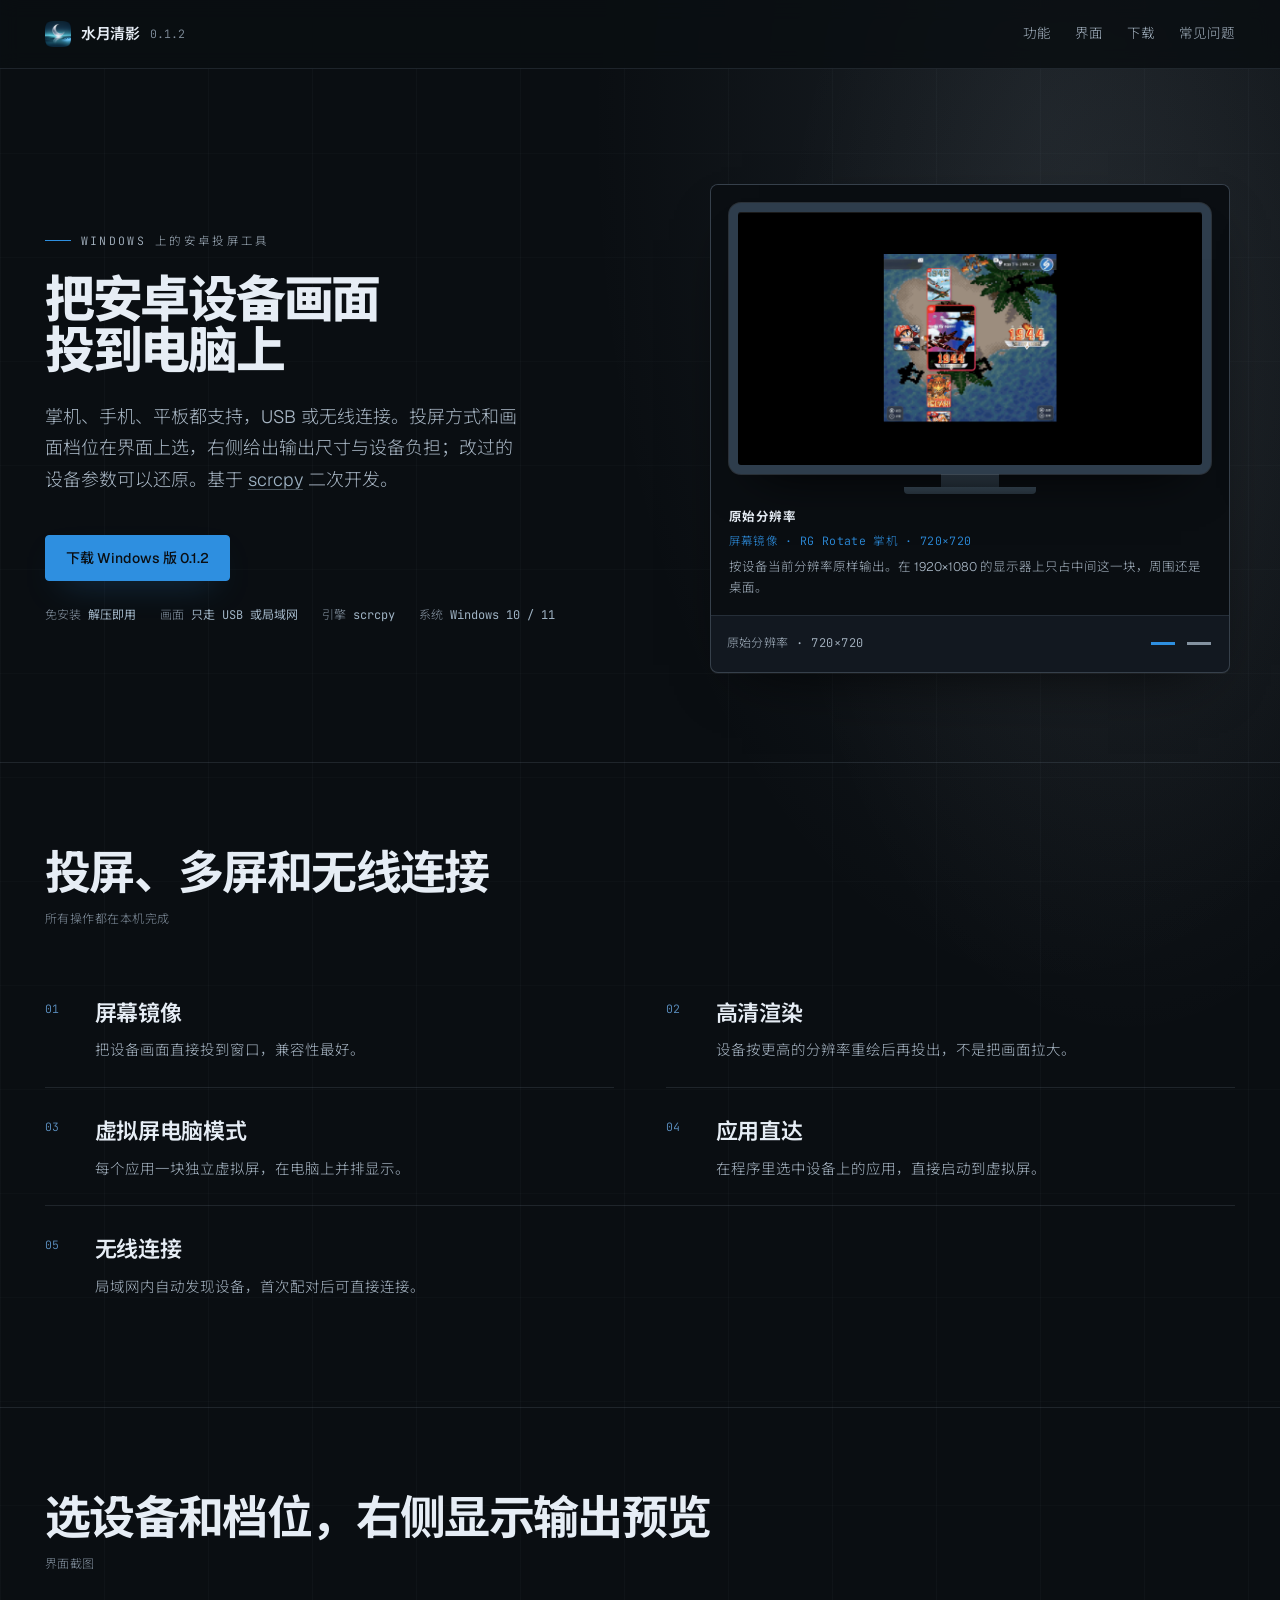
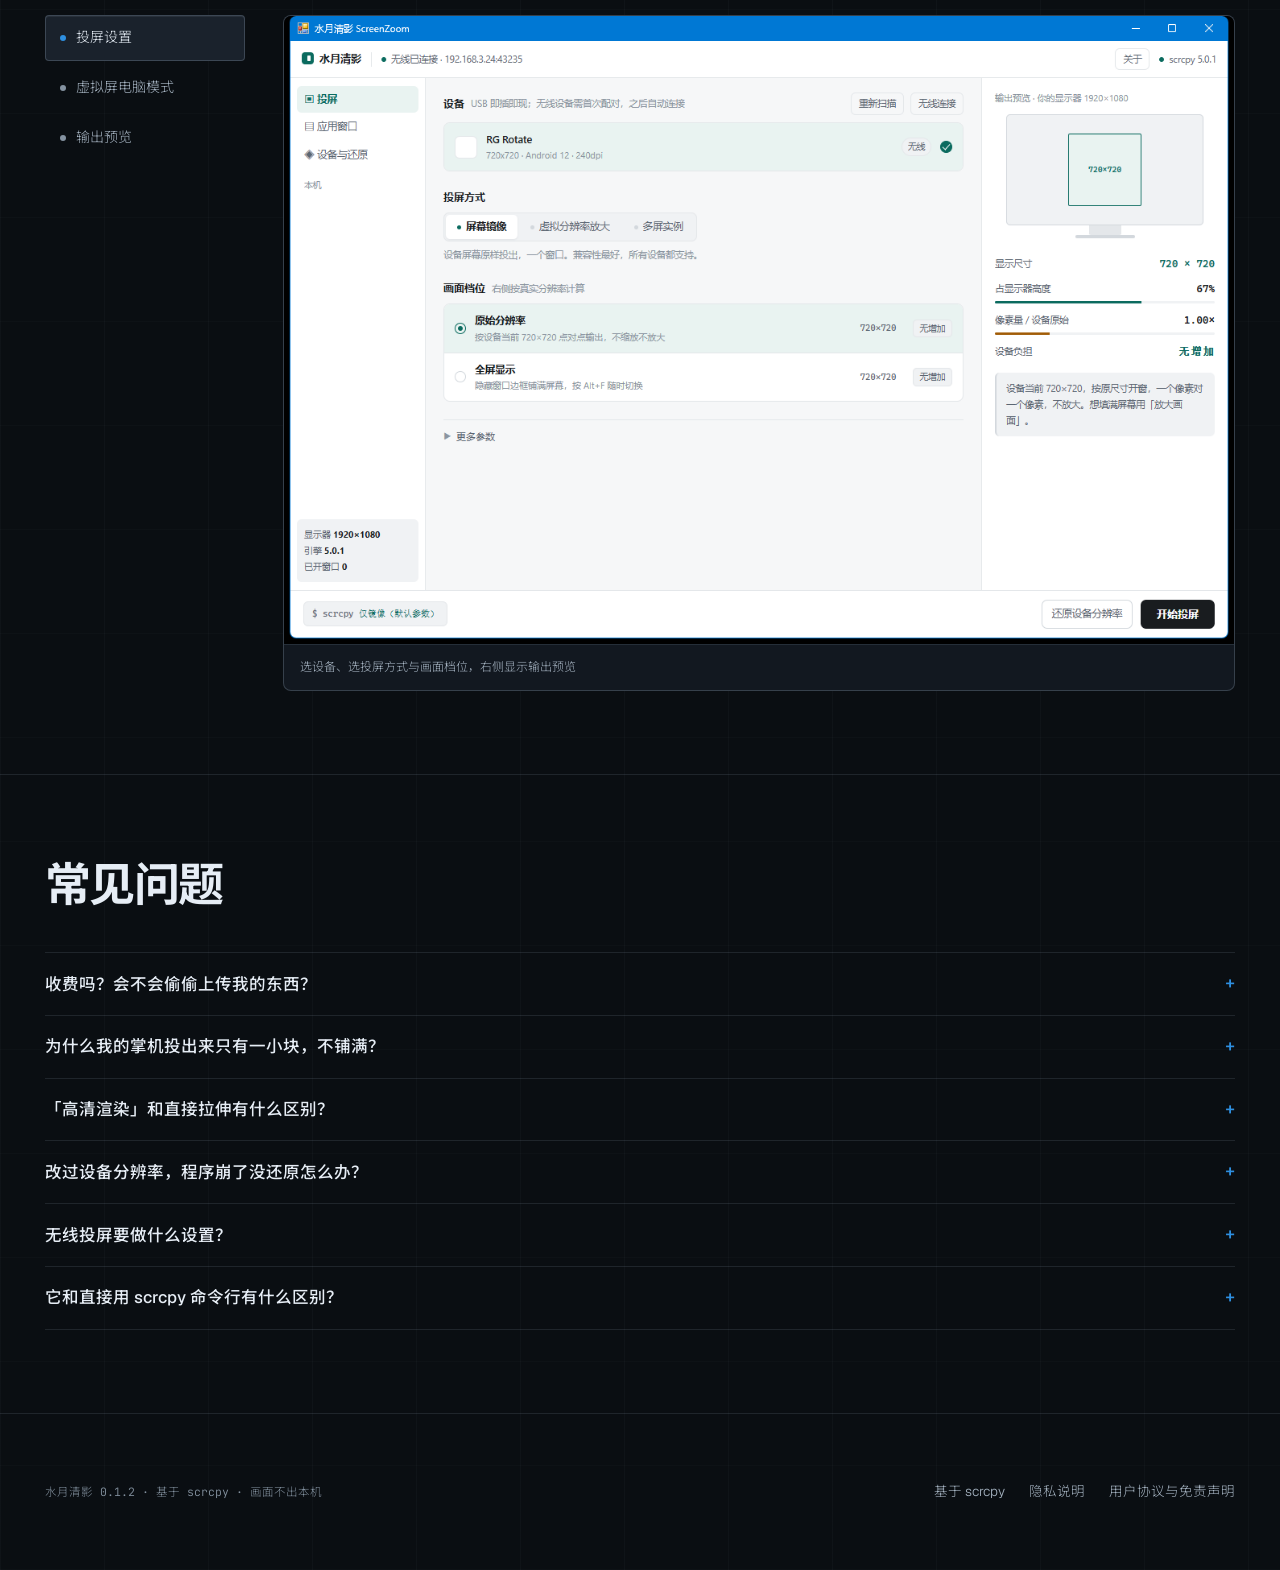
==== commit 75053043: "Release 0.1.2: cast session manager, wording cleanup, steadier wireless discovery - Casting: a live " ====
--- a/cloudflare-pages/public/index.html
+++ b/cloudflare-pages/public/index.html
@@ -393,7 +393,7 @@
   <div class="wrap">
     <a class="brand" href="#top">
       <img src="app-icon.png" alt="水月清影图标" width="26" height="26">
-      <b>水月清影</b><span id="verTop">0.1.1</span>
+      <b>水月清影</b><span id="verTop">0.1.2</span>
     </a>
     <nav class="nav">
       <a href="#features">功能</a>
@@ -436,13 +436,13 @@
           <figure class="shot-full">
             <div class="monitor">
               <div class="monitor-screen">
-                <img src="shots/cast.png" alt="RG Rotate 掌机经虚拟分辨率放大后投满 1080p 显示器，画面清晰" width="1280" height="720">
+                <img src="shots/cast.png" alt="RG Rotate 掌机经高清渲染后投满 1080p 显示器，画面清晰" width="1280" height="720">
               </div>
               <div class="monitor-neck"></div>
               <div class="monitor-base"></div>
             </div>
             <figcaption class="shot-meta">
-              <b>虚拟分辨率放大</b>
+              <b>高清渲染</b>
               <span>RG Rotate 掌机 · 投满 1920×1080</span>
               <p>设备先按更高分辨率重新渲染，再全屏投出来，铺满显示器。字和线条是真重画的，不是把 720 拉大。</p>
             </figcaption>
@@ -453,7 +453,7 @@
         <p class="shots-cap" data-cap>原始分辨率 · 720×720</p>
         <div class="shots-dots" role="tablist" aria-label="选择截图">
           <button role="tab" aria-selected="true" aria-label="第 1 张：原始分辨率" data-i="0"></button>
-          <button role="tab" aria-selected="false" aria-label="第 2 张：虚拟分辨率放大" data-i="1"></button>
+          <button role="tab" aria-selected="false" aria-label="第 2 张：高清渲染" data-i="1"></button>
         </div>
       </div>
     </div>
@@ -468,7 +468,7 @@
     </div>
     <dl class="reads">
       <div class="read rise" style="--i:0"><dt>01</dt><div><h3>屏幕镜像</h3><p>把设备画面直接投到窗口，兼容性最好。</p></div></div>
-      <div class="read rise" style="--i:1"><dt>02</dt><div><h3>虚拟分辨率放大</h3><p>设备按更高的分辨率重绘后再投出，不是把画面拉大。</p></div></div>
+      <div class="read rise" style="--i:1"><dt>02</dt><div><h3>高清渲染</h3><p>设备按更高的分辨率重绘后再投出，不是把画面拉大。</p></div></div>
       <div class="read rise" style="--i:2"><dt>03</dt><div><h3>虚拟屏电脑模式</h3><p>每个应用一块独立虚拟屏，在电脑上并排显示。</p></div></div>
       <div class="read rise" style="--i:3"><dt>04</dt><div><h3>应用直达</h3><p>在程序里选中设备上的应用，直接启动到虚拟屏。</p></div></div>
       <div class="read rise" style="--i:4"><dt>05</dt><div><h3>无线连接</h3><p>局域网内自动发现设备，首次配对后可直接连接。</p></div></div>
@@ -505,9 +505,9 @@
     </div>
     <div class="faq">
       <details><summary>收费吗？会不会偷偷上传我的东西？</summary><p class="ans">免费，没有广告、内购和注册。画面只走 USB 线或你家的局域网，不经过任何服务器；程序里所有操作都在本机完成，只有「检查更新」会去读一次版本清单。</p></details>
-      <details><summary>为什么我的掌机投出来只有一小块，不铺满？</summary><p class="ans">掌机多是 1:1 方屏，显示器是 16:9 宽屏。按比例铺满高度就只能占屏幕宽度的一小条，<b>这是几何限制，不是软件没做好</b>。想真的变大要用「虚拟分辨率放大」，让设备重新画一张更大的图。</p></details>
-      <details><summary>「放大画面」和直接拉伸有什么区别？</summary><p class="ans">拉伸是把 720 的图硬撑大，会糊。这里的做法是先把设备的渲染分辨率调高（比如 720 → 1080），设备按新分辨率重新画一遍再投过来，字和线条是真的更细。代价是设备要多干活，发热和功耗会涨。</p></details>
-      <details><summary>改过设备分辨率，程序崩了没还原怎么办？</summary><p class="ans">进「设备与还原」页，那里有立即还原。它记着改动之前的原值；万一记录也丢了，还能强制恢复出厂值。</p></details>
+      <details><summary>为什么我的掌机投出来只有一小块，不铺满？</summary><p class="ans">掌机多是 1:1 方屏，显示器是 16:9 宽屏。按比例铺满高度就只能占屏幕宽度的一小条，<b>这是几何限制，不是软件没做好</b>。想真的变大要用「高清渲染」，让设备重新画一张更大的图。</p></details>
+      <details><summary>「高清渲染」和直接拉伸有什么区别？</summary><p class="ans">拉伸是把 720 的图硬撑大，会糊。这里的做法是先把设备的渲染分辨率调高（比如 720 → 1080），设备按新分辨率重新画一遍再投过来，字和线条是真的更细。代价是设备要多干活，发热和功耗会涨。</p></details>
+      <details><summary>改过设备分辨率，程序崩了没还原怎么办？</summary><p class="ans">进「显示还原」页，那里有立即还原。它记着改动之前的原值；万一记录也丢了，还能强制还原为设备原始分辨率。</p></details>
       <details><summary>无线投屏要做什么设置？</summary><p class="ans">手机上打开「开发者选项 → 无线调试」，程序里点「无线连接」，它会在局域网里找；第一次需要填一次配对码，之后打开就能直接连。手机和电脑要在同一个网络。</p></details>
       <details><summary>它和直接用 scrcpy 命令行有什么区别？</summary><p class="ans">投屏引擎和命令都来自 scrcpy，界面底部会显示实际执行的那条命令。它在这之上补的是 scrcpy 命令行里没有的部分：局域网自动扫描无线调试设备、配对一次后开机自动重连；从设备已装应用里挑一个直接开到虚拟屏；投之前先给出画面尺寸、占屏幕多少、设备要多付多少开销；全部点按操作，不用记参数。改分辨率、DPI 这类有风险的动作还记了原值并留了一键还原。</p></details>
     </div>
@@ -516,7 +516,7 @@
 
 <footer class="foot">
   <div class="wrap foot-in">
-    <small>水月清影 <span id="verFoot">0.1.1</span> · 基于 scrcpy · 画面不出本机</small>
+    <small>水月清影 <span id="verFoot">0.1.2</span> · 基于 scrcpy · 画面不出本机</small>
     <nav>
       <a href="https://github.com/Genymobile/scrcpy">基于 scrcpy</a>
       <a href="privacy.html">隐私说明</a>
@@ -550,7 +550,7 @@
     var track = car.querySelector('.shots-track');
     var dots = [].slice.call(car.querySelectorAll('.shots-dots button'));
     var capEl = car.querySelector('[data-cap]');
-    var labels = ['原始分辨率 · 720×720', '虚拟分辨率放大 · 投满 1920×1080'];
+    var labels = ['原始分辨率 · 720×720', '高清渲染 · 投满 1920×1080'];
     var idx = 0, drag = null;
 
     function go(n) {
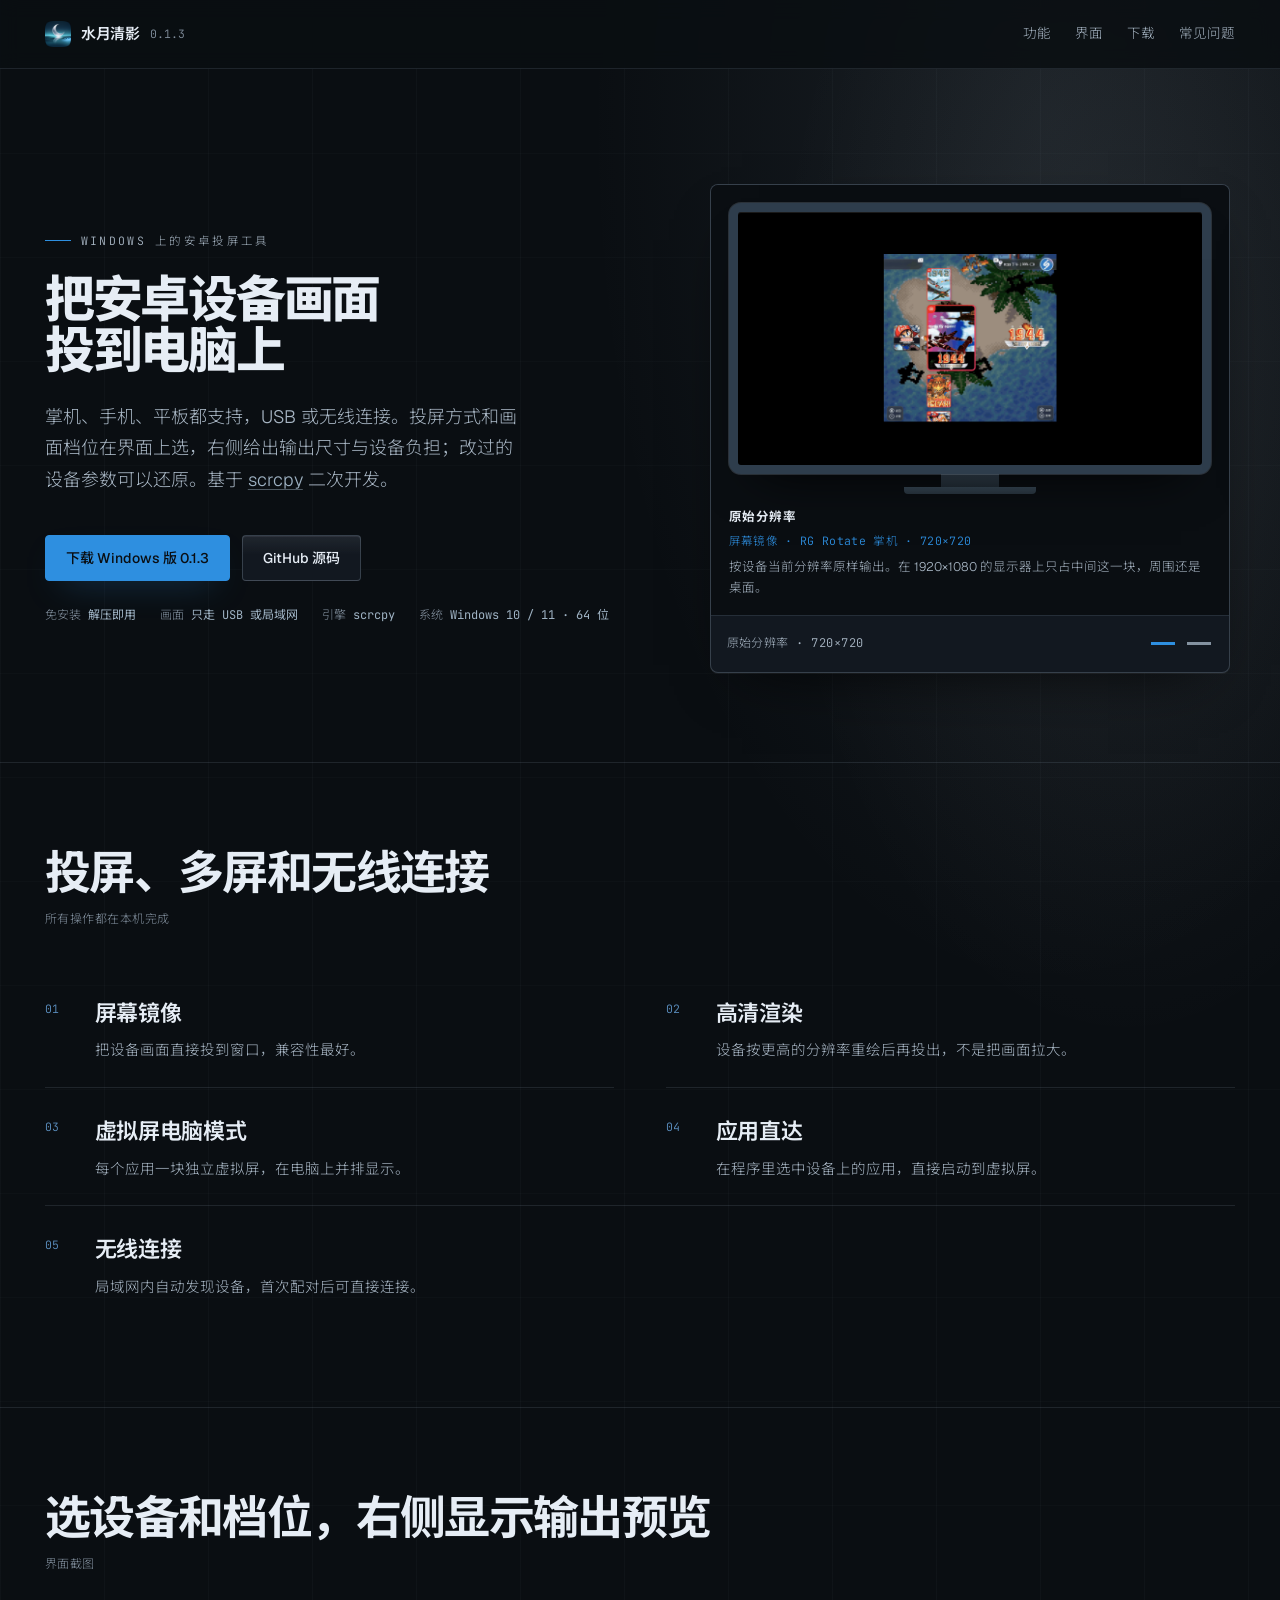
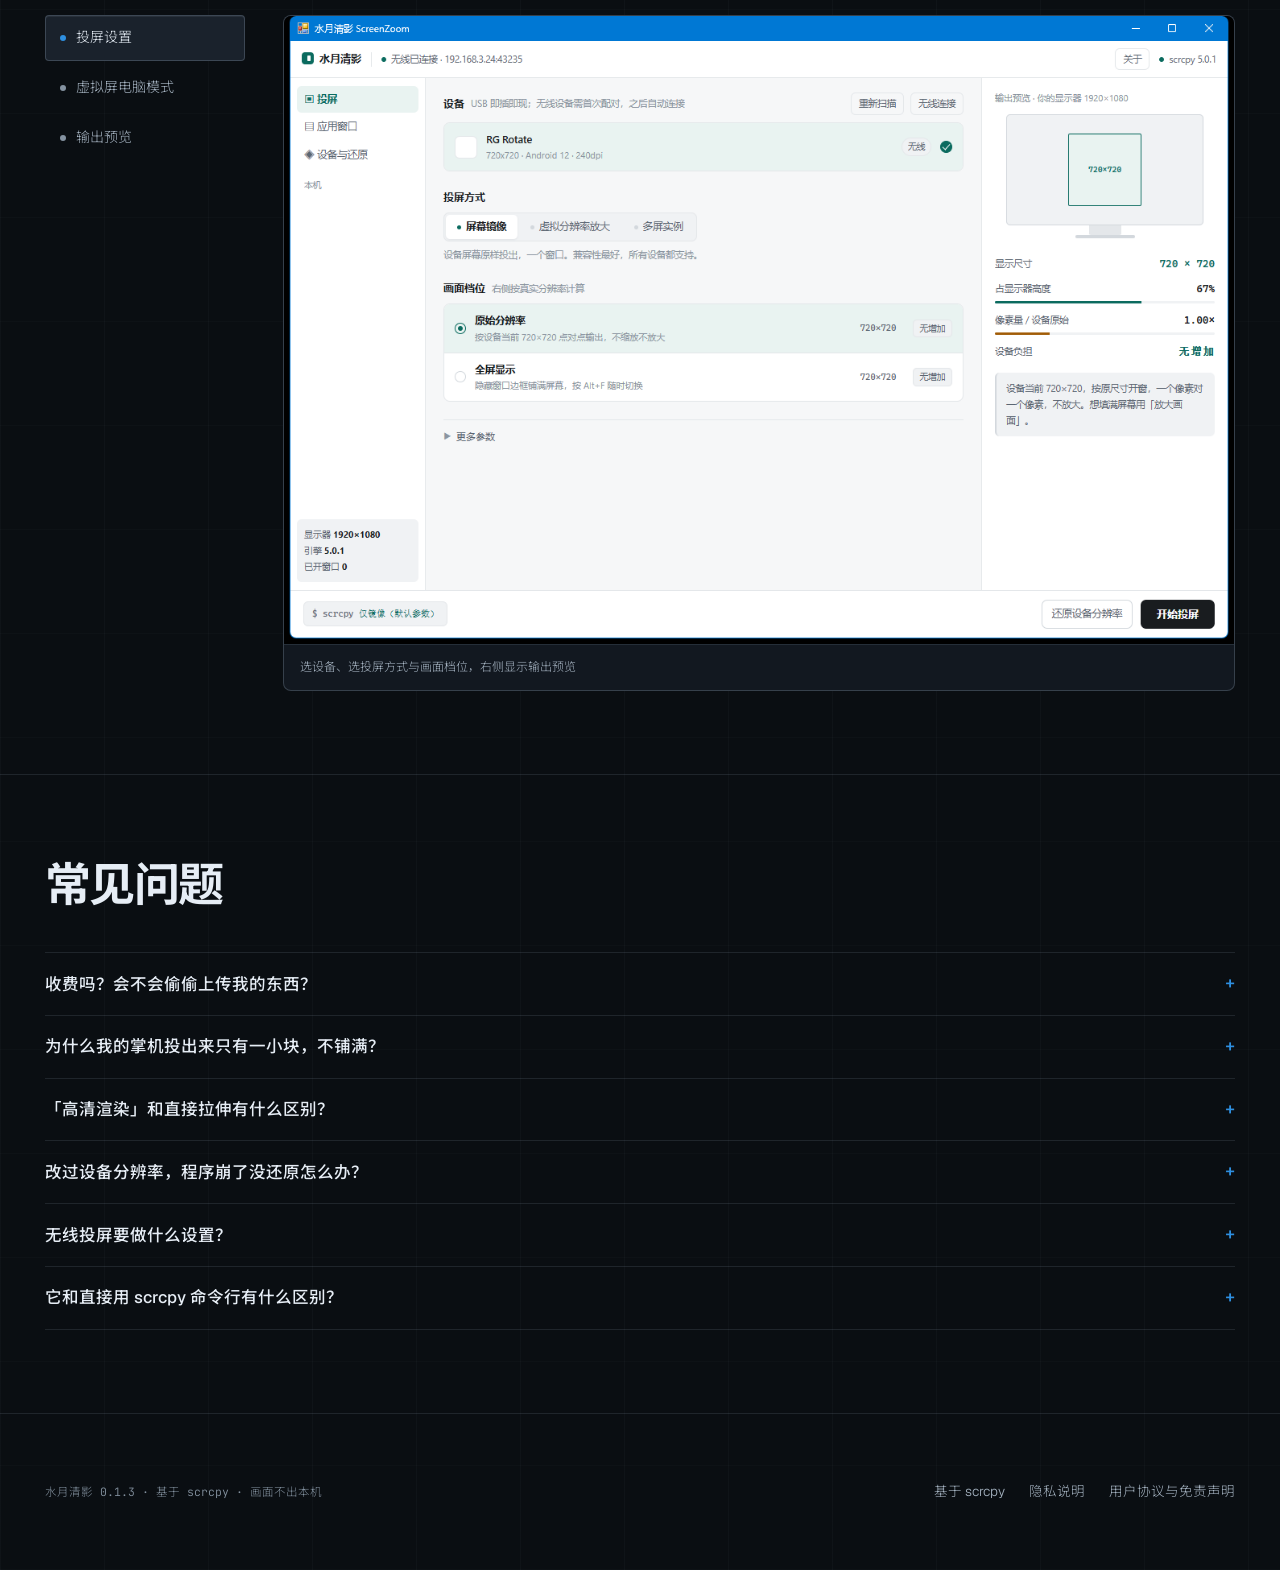
==== commit 3648caf7: "Virtual display: follow-device default, 2K portrait, window options; homepage GitHub link - Template" ====
--- a/cloudflare-pages/public/index.html
+++ b/cloudflare-pages/public/index.html
@@ -411,9 +411,10 @@
       <h1 class="rise" style="--i:1">把安卓设备画面<br>投到电脑上</h1>
       <p class="hero-sub rise" style="--i:2">掌机、手机、平板都支持，USB 或无线连接。投屏方式和画面档位在界面上选，右侧给出输出尺寸与设备负担；改过的设备参数可以还原。基于 <a href="https://github.com/Genymobile/scrcpy" target="_blank" rel="noopener">scrcpy</a> 二次开发。</p>
       <div class="hero-act rise" style="--i:3">
-        <a class="btn btn-strong" id="dl" href="shuiyue-0.1.1.zip">下载 Windows 版</a>
+        <a class="btn btn-strong" id="dl" href="shuiyue-0.1.3.zip">下载 Windows 版</a>
+        <a class="btn" href="https://github.com/lvlvturancao/ScrZoom" target="_blank" rel="noopener">GitHub 源码</a>
       </div>
-      <p class="hero-meta rise" style="--i:4"><span>免安装 <b>解压即用</b></span><span>画面 <b>只走 USB 或局域网</b></span><span>引擎 <b>scrcpy</b></span><span>系统 <b>Windows 10 / 11</b></span></p>
+      <p class="hero-meta rise" style="--i:4"><span>免安装 <b>解压即用</b></span><span>画面 <b>只走 USB 或局域网</b></span><span>引擎 <b>scrcpy</b></span><span>系统 <b>Windows 10 / 11 · 64 位</b></span></p>
     </div>
 
     <div class="shots rise" style="--i:2" data-carousel aria-roledescription="轮播" aria-label="投屏效果截图">
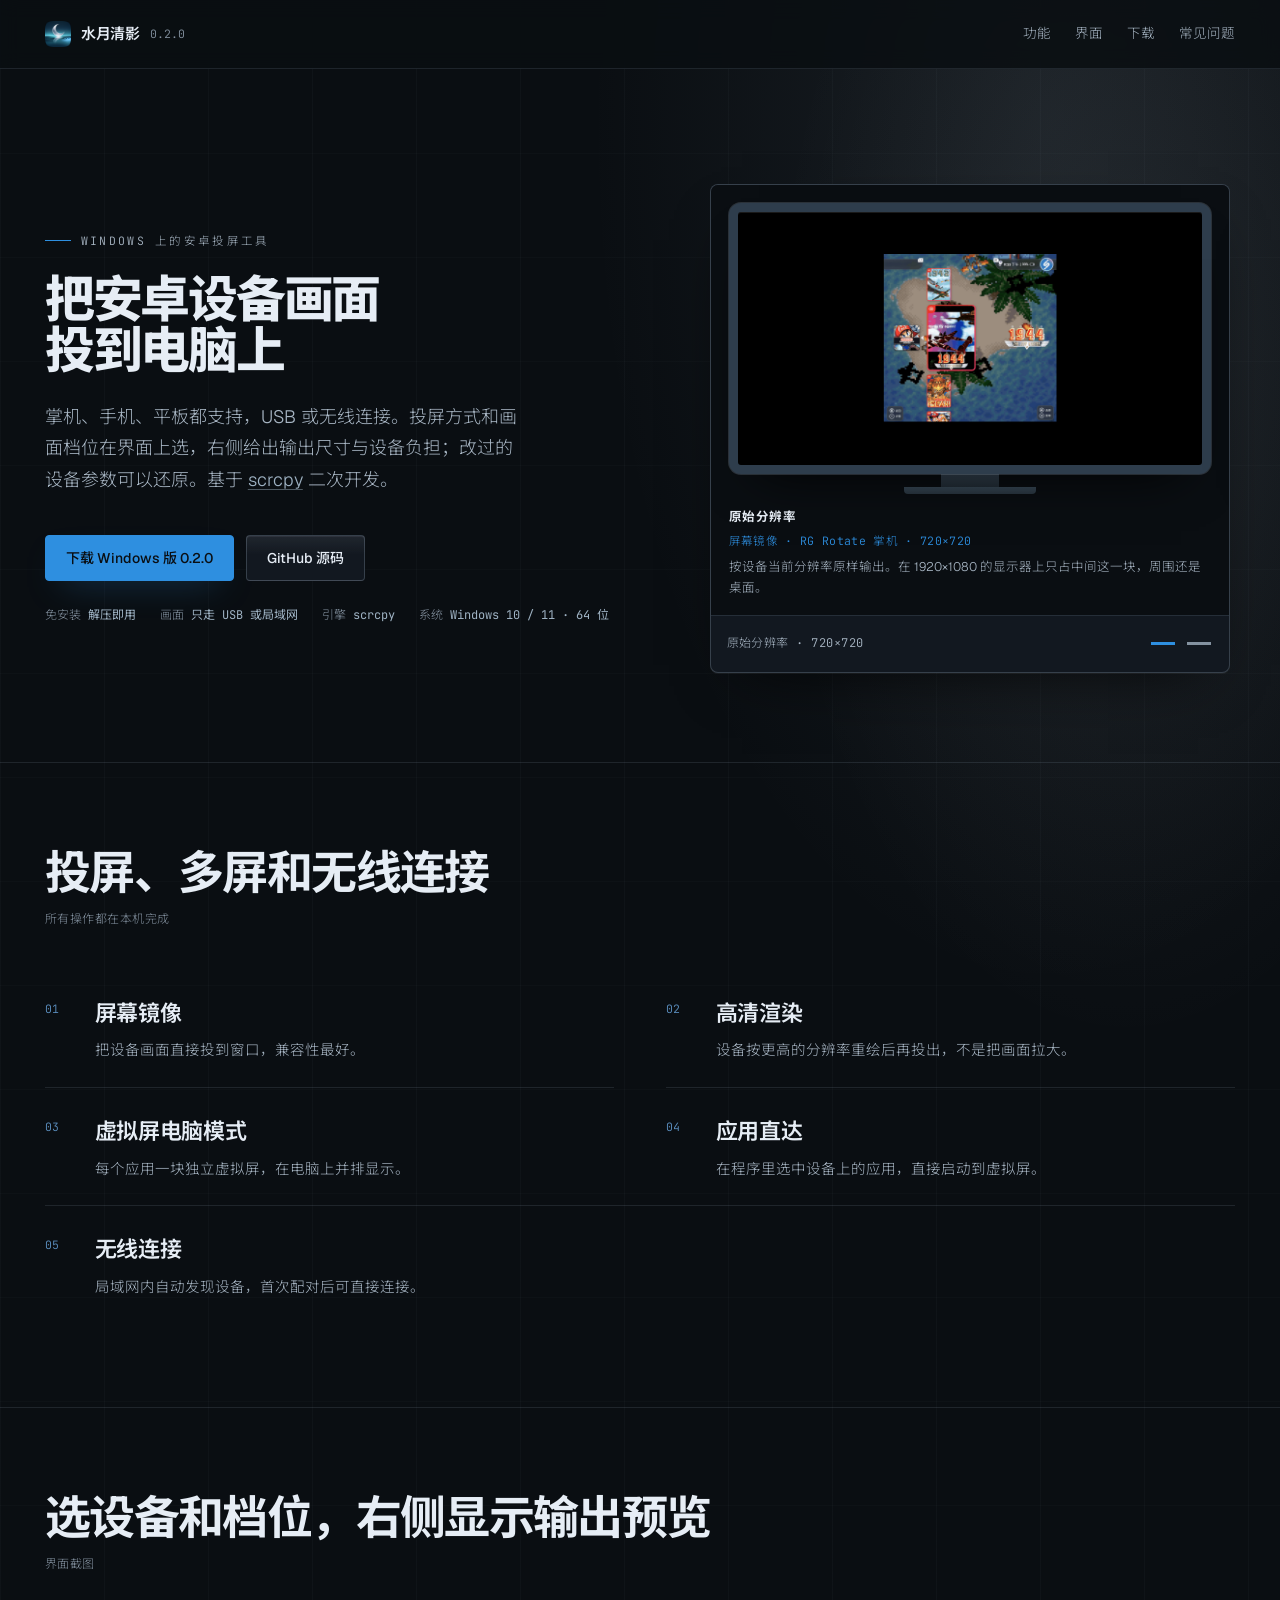
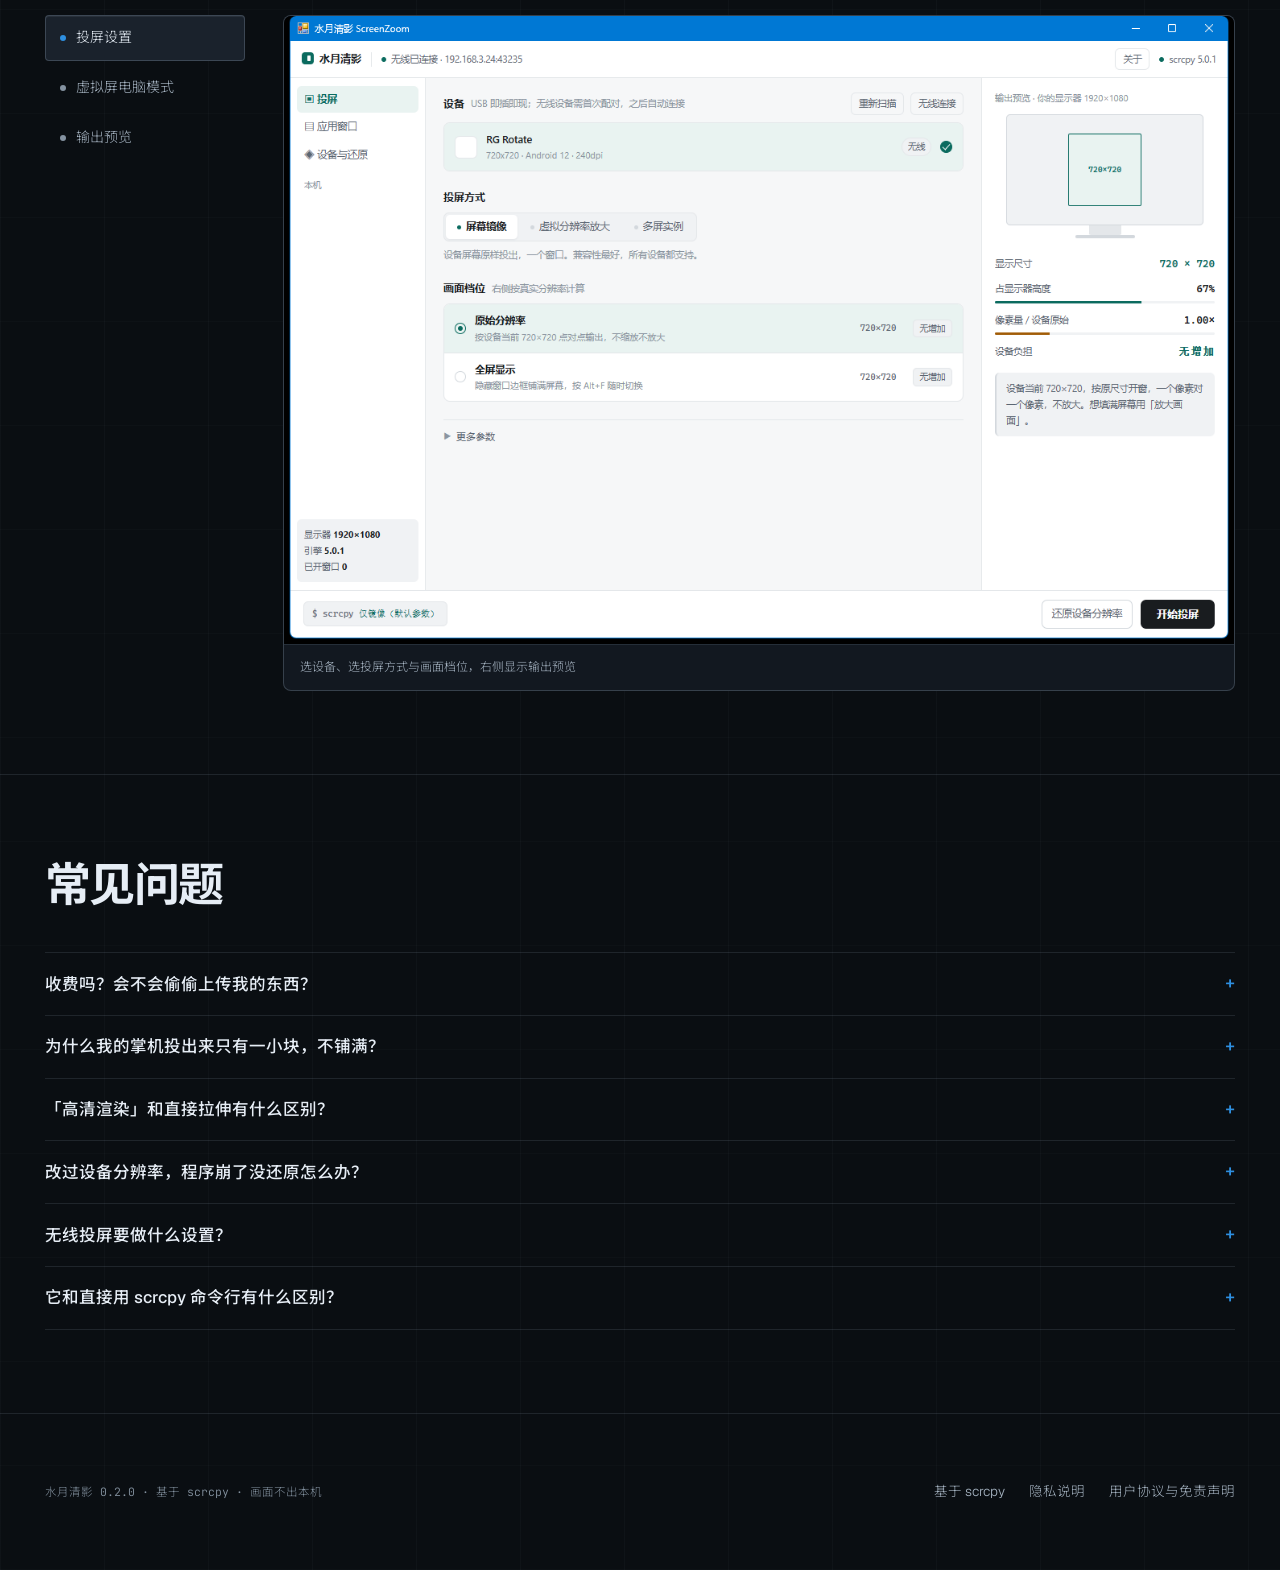
==== commit 2318c64b: "Release 0.2.0: fix high-DPI UI blur, wireless discovery, reconnect and DPI restore - Embed app.manif" ====
--- a/cloudflare-pages/public/index.html
+++ b/cloudflare-pages/public/index.html
@@ -398,7 +398,7 @@
     <nav class="nav">
       <a href="#features">功能</a>
       <a href="#gallery">界面</a>
-      <a id="dlNav" href="shuiyue-0.1.1.zip">下载</a>
+      <a id="dlNav" href="shuiyue-0.2.0-win-x64.zip">下载</a>
       <a href="#faq">常见问题</a>
     </nav>
   </div>
@@ -411,7 +411,7 @@
       <h1 class="rise" style="--i:1">把安卓设备画面<br>投到电脑上</h1>
       <p class="hero-sub rise" style="--i:2">掌机、手机、平板都支持，USB 或无线连接。投屏方式和画面档位在界面上选，右侧给出输出尺寸与设备负担；改过的设备参数可以还原。基于 <a href="https://github.com/Genymobile/scrcpy" target="_blank" rel="noopener">scrcpy</a> 二次开发。</p>
       <div class="hero-act rise" style="--i:3">
-        <a class="btn btn-strong" id="dl" href="shuiyue-0.1.3.zip">下载 Windows 版</a>
+        <a class="btn btn-strong" id="dl" href="shuiyue-0.2.0-win-x64.zip">下载 Windows 版</a>
         <a class="btn" href="https://github.com/lvlvturancao/ScrZoom" target="_blank" rel="noopener">GitHub 源码</a>
       </div>
       <p class="hero-meta rise" style="--i:4"><span>免安装 <b>解压即用</b></span><span>画面 <b>只走 USB 或局域网</b></span><span>引擎 <b>scrcpy</b></span><span>系统 <b>Windows 10 / 11 · 64 位</b></span></p>
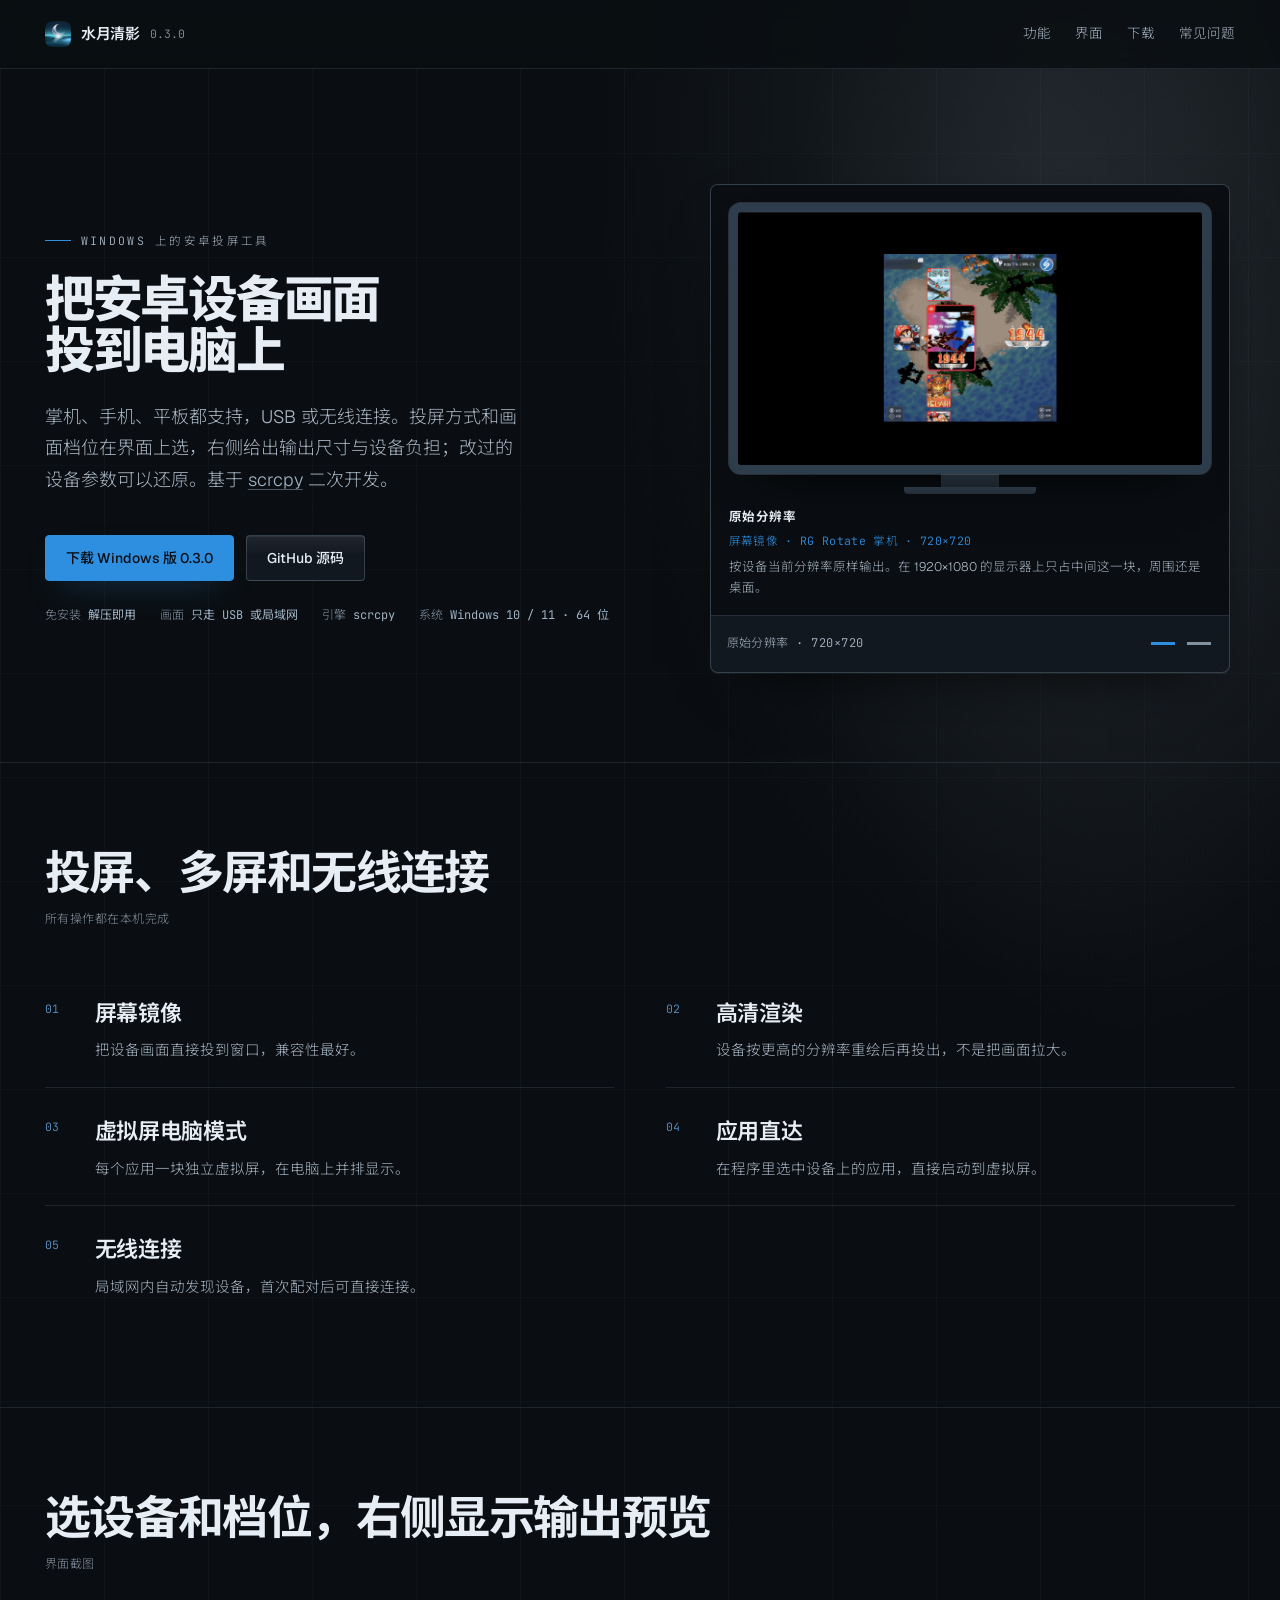
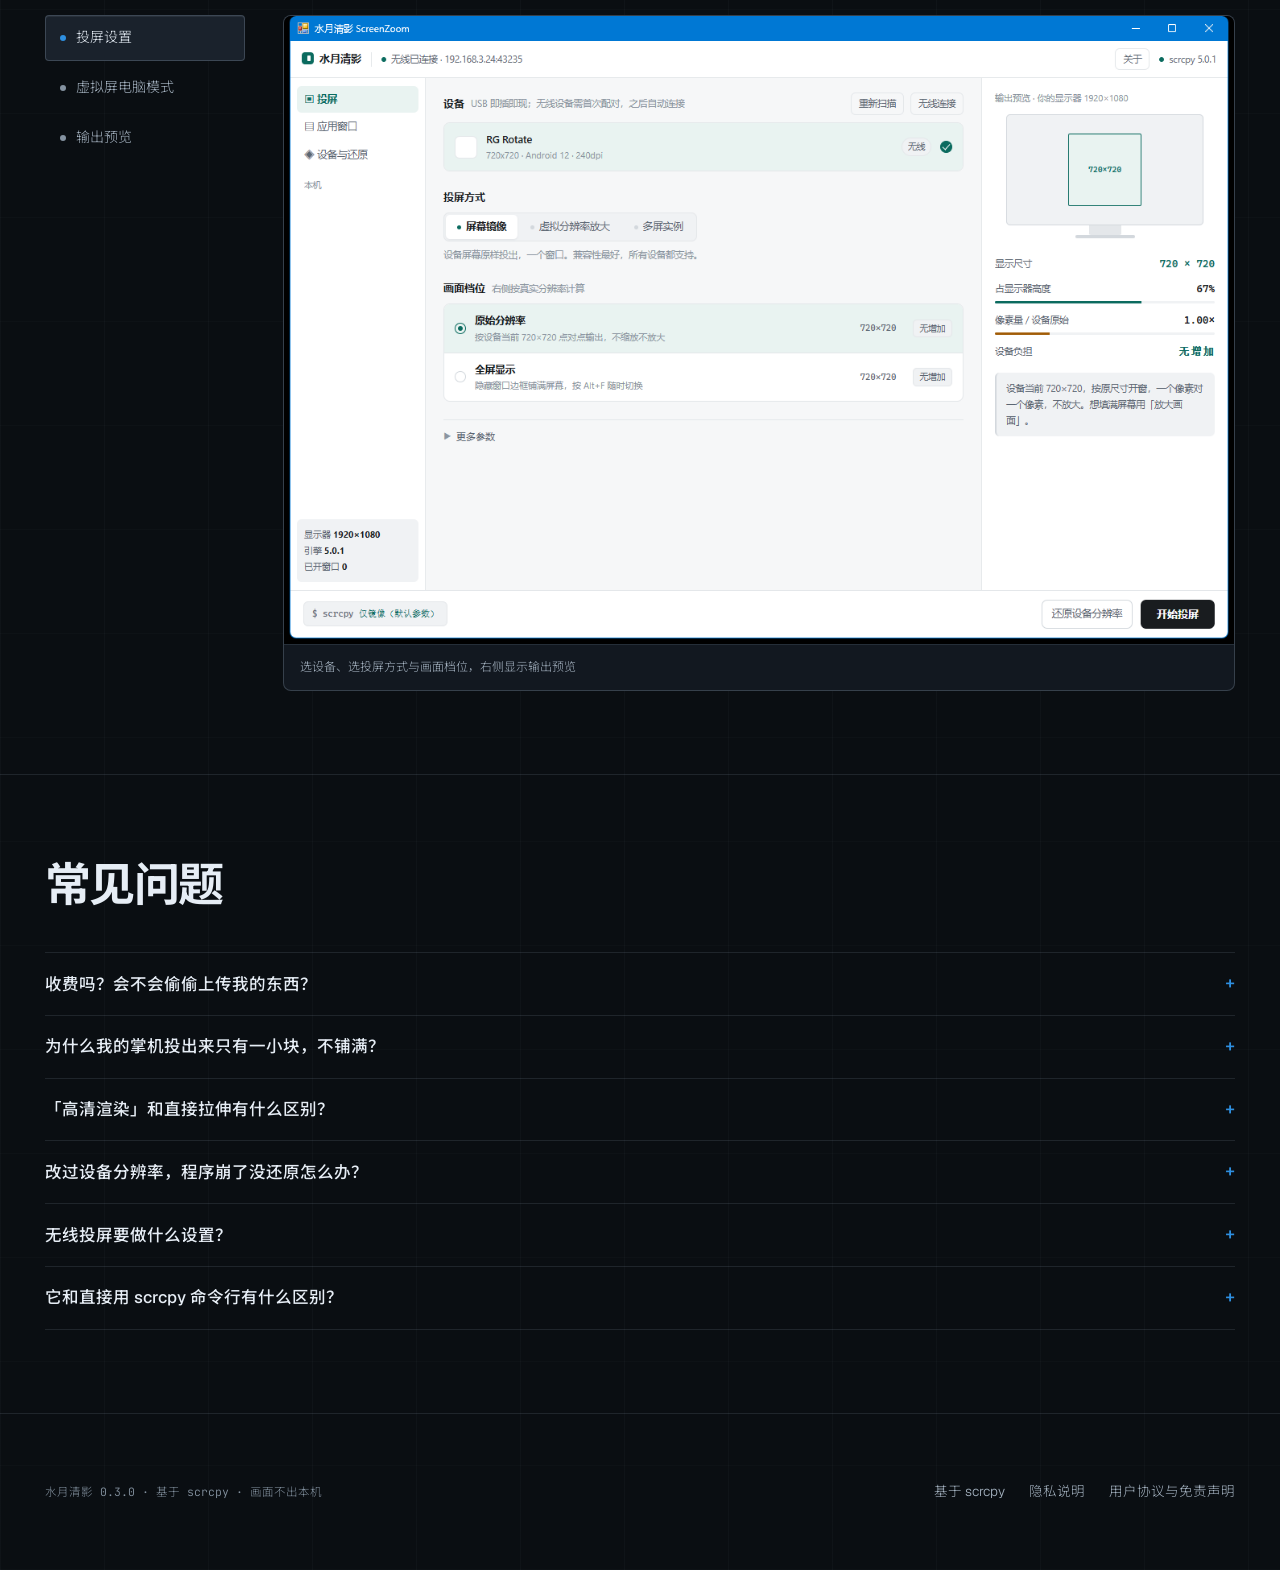
==== commit 4f024f87: "Release 0.3.0: identity-based wireless recovery and verified connections - Rewrite wireless scanning" ====
--- a/cloudflare-pages/public/index.html
+++ b/cloudflare-pages/public/index.html
@@ -393,12 +393,12 @@
   <div class="wrap">
     <a class="brand" href="#top">
       <img src="app-icon.png" alt="水月清影图标" width="26" height="26">
-      <b>水月清影</b><span id="verTop">0.1.2</span>
+      <b>水月清影</b><span id="verTop">0.3.0</span>
     </a>
     <nav class="nav">
       <a href="#features">功能</a>
       <a href="#gallery">界面</a>
-      <a id="dlNav" href="shuiyue-0.2.0-win-x64.zip">下载</a>
+      <a id="dlNav" href="shuiyue-0.3.0-win-x64.zip">下载</a>
       <a href="#faq">常见问题</a>
     </nav>
   </div>
@@ -411,7 +411,7 @@
       <h1 class="rise" style="--i:1">把安卓设备画面<br>投到电脑上</h1>
       <p class="hero-sub rise" style="--i:2">掌机、手机、平板都支持，USB 或无线连接。投屏方式和画面档位在界面上选，右侧给出输出尺寸与设备负担；改过的设备参数可以还原。基于 <a href="https://github.com/Genymobile/scrcpy" target="_blank" rel="noopener">scrcpy</a> 二次开发。</p>
       <div class="hero-act rise" style="--i:3">
-        <a class="btn btn-strong" id="dl" href="shuiyue-0.2.0-win-x64.zip">下载 Windows 版</a>
+        <a class="btn btn-strong" id="dl" href="shuiyue-0.3.0-win-x64.zip">下载 Windows 版</a>
         <a class="btn" href="https://github.com/lvlvturancao/ScrZoom" target="_blank" rel="noopener">GitHub 源码</a>
       </div>
       <p class="hero-meta rise" style="--i:4"><span>免安装 <b>解压即用</b></span><span>画面 <b>只走 USB 或局域网</b></span><span>引擎 <b>scrcpy</b></span><span>系统 <b>Windows 10 / 11 · 64 位</b></span></p>
@@ -517,7 +517,7 @@
 
 <footer class="foot">
   <div class="wrap foot-in">
-    <small>水月清影 <span id="verFoot">0.1.2</span> · 基于 scrcpy · 画面不出本机</small>
+    <small>水月清影 <span id="verFoot">0.3.0</span> · 基于 scrcpy · 画面不出本机</small>
     <nav>
       <a href="https://github.com/Genymobile/scrcpy">基于 scrcpy</a>
       <a href="privacy.html">隐私说明</a>
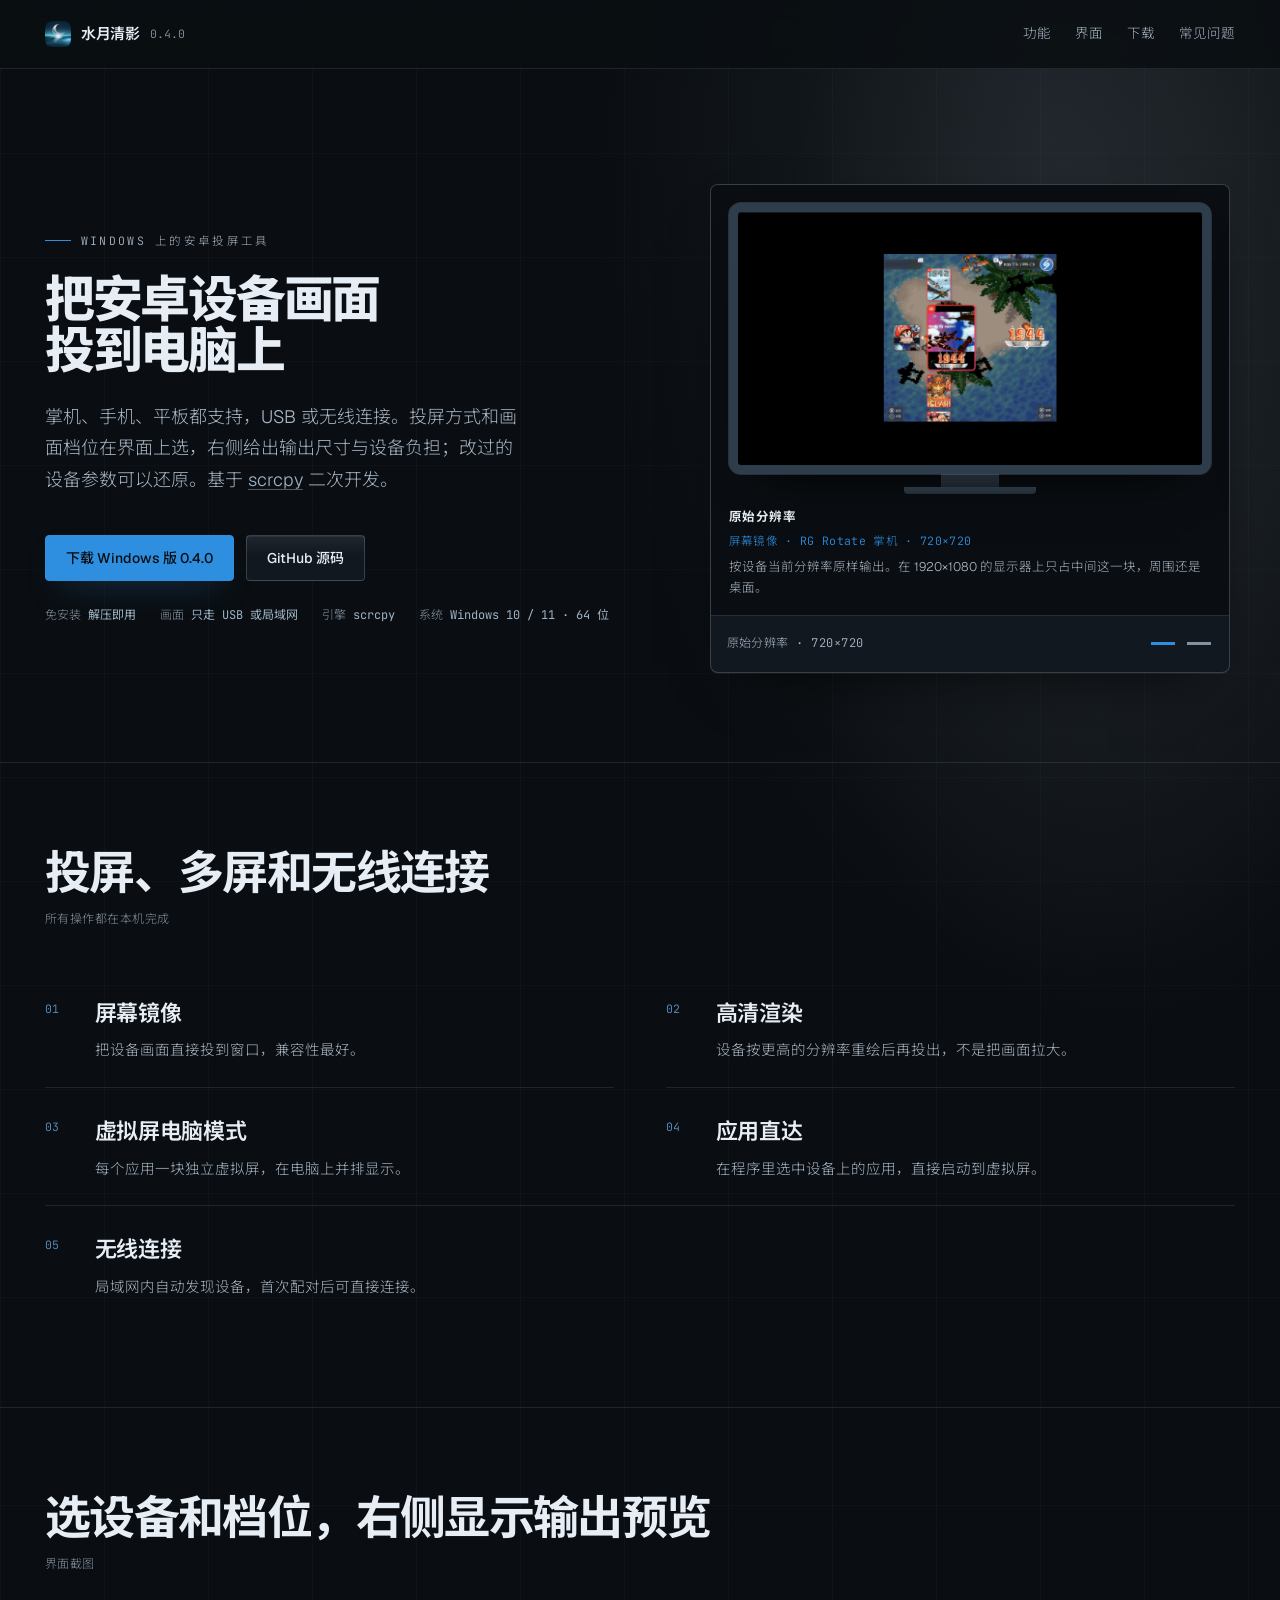
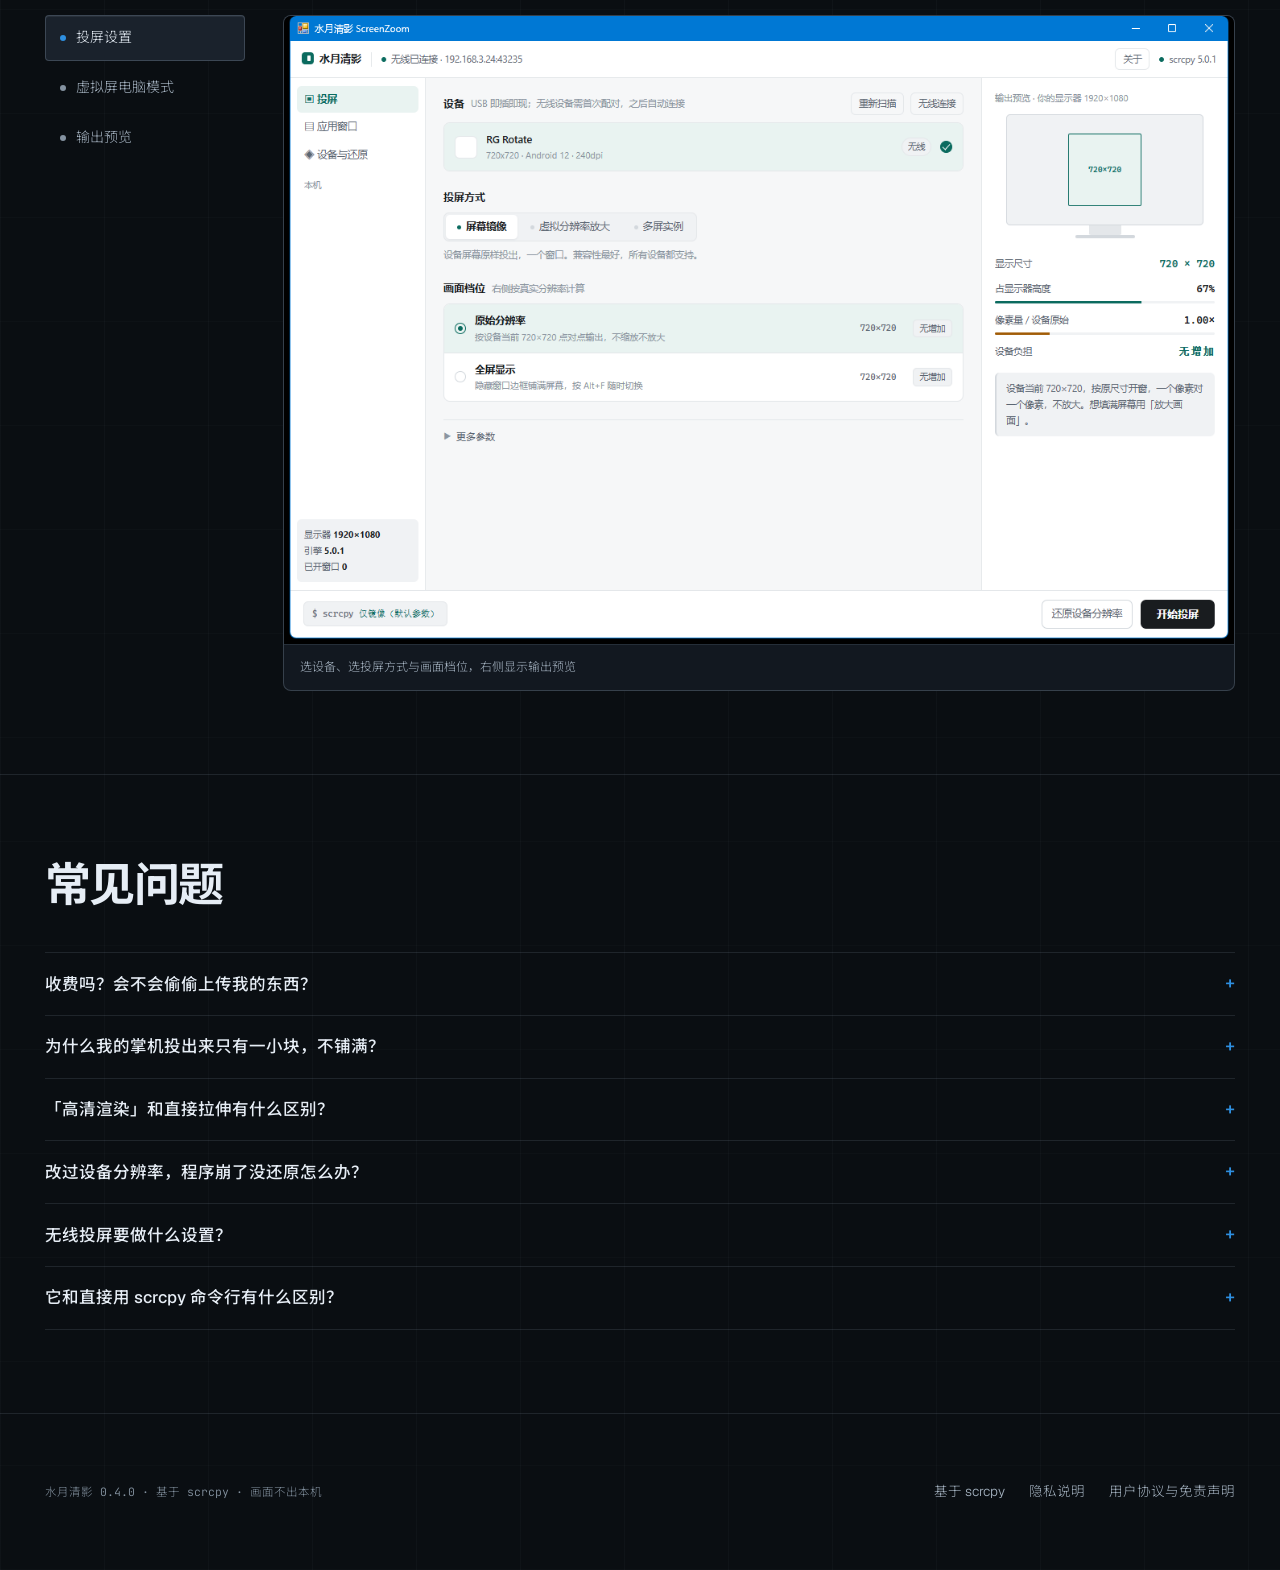
==== commit 6707bb8f: "Release 0.4.0: LAN-liveness wireless scan, own adb server, keep render tier - 无线扫描改为网段探活：广播到的、上次连过且 " ====
--- a/cloudflare-pages/public/index.html
+++ b/cloudflare-pages/public/index.html
@@ -393,12 +393,12 @@
   <div class="wrap">
     <a class="brand" href="#top">
       <img src="app-icon.png" alt="水月清影图标" width="26" height="26">
-      <b>水月清影</b><span id="verTop">0.3.0</span>
+      <b>水月清影</b><span id="verTop">0.4.0</span>
     </a>
     <nav class="nav">
       <a href="#features">功能</a>
       <a href="#gallery">界面</a>
-      <a id="dlNav" href="shuiyue-0.3.0-win-x64.zip">下载</a>
+      <a id="dlNav" href="shuiyue-0.4.0-win-x64.zip">下载</a>
       <a href="#faq">常见问题</a>
     </nav>
   </div>
@@ -411,7 +411,7 @@
       <h1 class="rise" style="--i:1">把安卓设备画面<br>投到电脑上</h1>
       <p class="hero-sub rise" style="--i:2">掌机、手机、平板都支持，USB 或无线连接。投屏方式和画面档位在界面上选，右侧给出输出尺寸与设备负担；改过的设备参数可以还原。基于 <a href="https://github.com/Genymobile/scrcpy" target="_blank" rel="noopener">scrcpy</a> 二次开发。</p>
       <div class="hero-act rise" style="--i:3">
-        <a class="btn btn-strong" id="dl" href="shuiyue-0.3.0-win-x64.zip">下载 Windows 版</a>
+        <a class="btn btn-strong" id="dl" href="shuiyue-0.4.0-win-x64.zip">下载 Windows 版</a>
         <a class="btn" href="https://github.com/lvlvturancao/ScrZoom" target="_blank" rel="noopener">GitHub 源码</a>
       </div>
       <p class="hero-meta rise" style="--i:4"><span>免安装 <b>解压即用</b></span><span>画面 <b>只走 USB 或局域网</b></span><span>引擎 <b>scrcpy</b></span><span>系统 <b>Windows 10 / 11 · 64 位</b></span></p>
@@ -517,7 +517,7 @@
 
 <footer class="foot">
   <div class="wrap foot-in">
-    <small>水月清影 <span id="verFoot">0.3.0</span> · 基于 scrcpy · 画面不出本机</small>
+    <small>水月清影 <span id="verFoot">0.4.0</span> · 基于 scrcpy · 画面不出本机</small>
     <nav>
       <a href="https://github.com/Genymobile/scrcpy">基于 scrcpy</a>
       <a href="privacy.html">隐私说明</a>
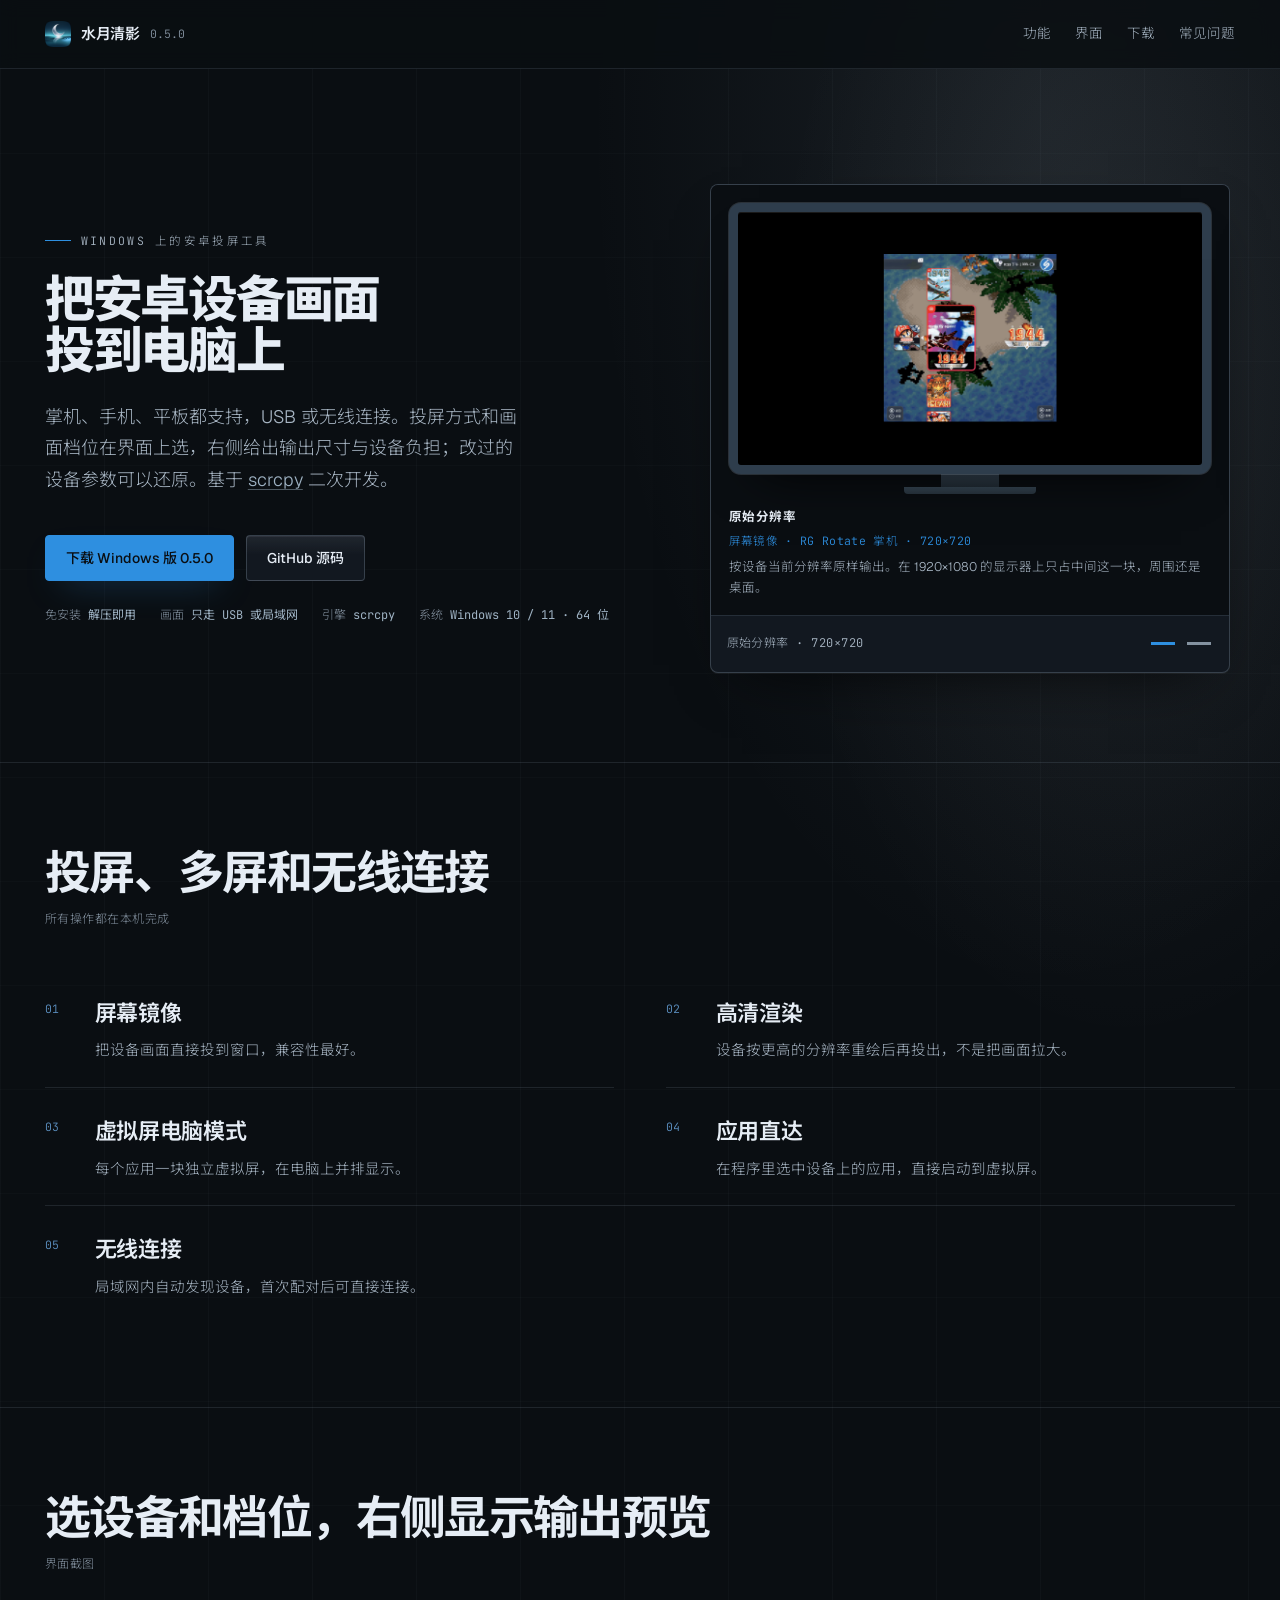
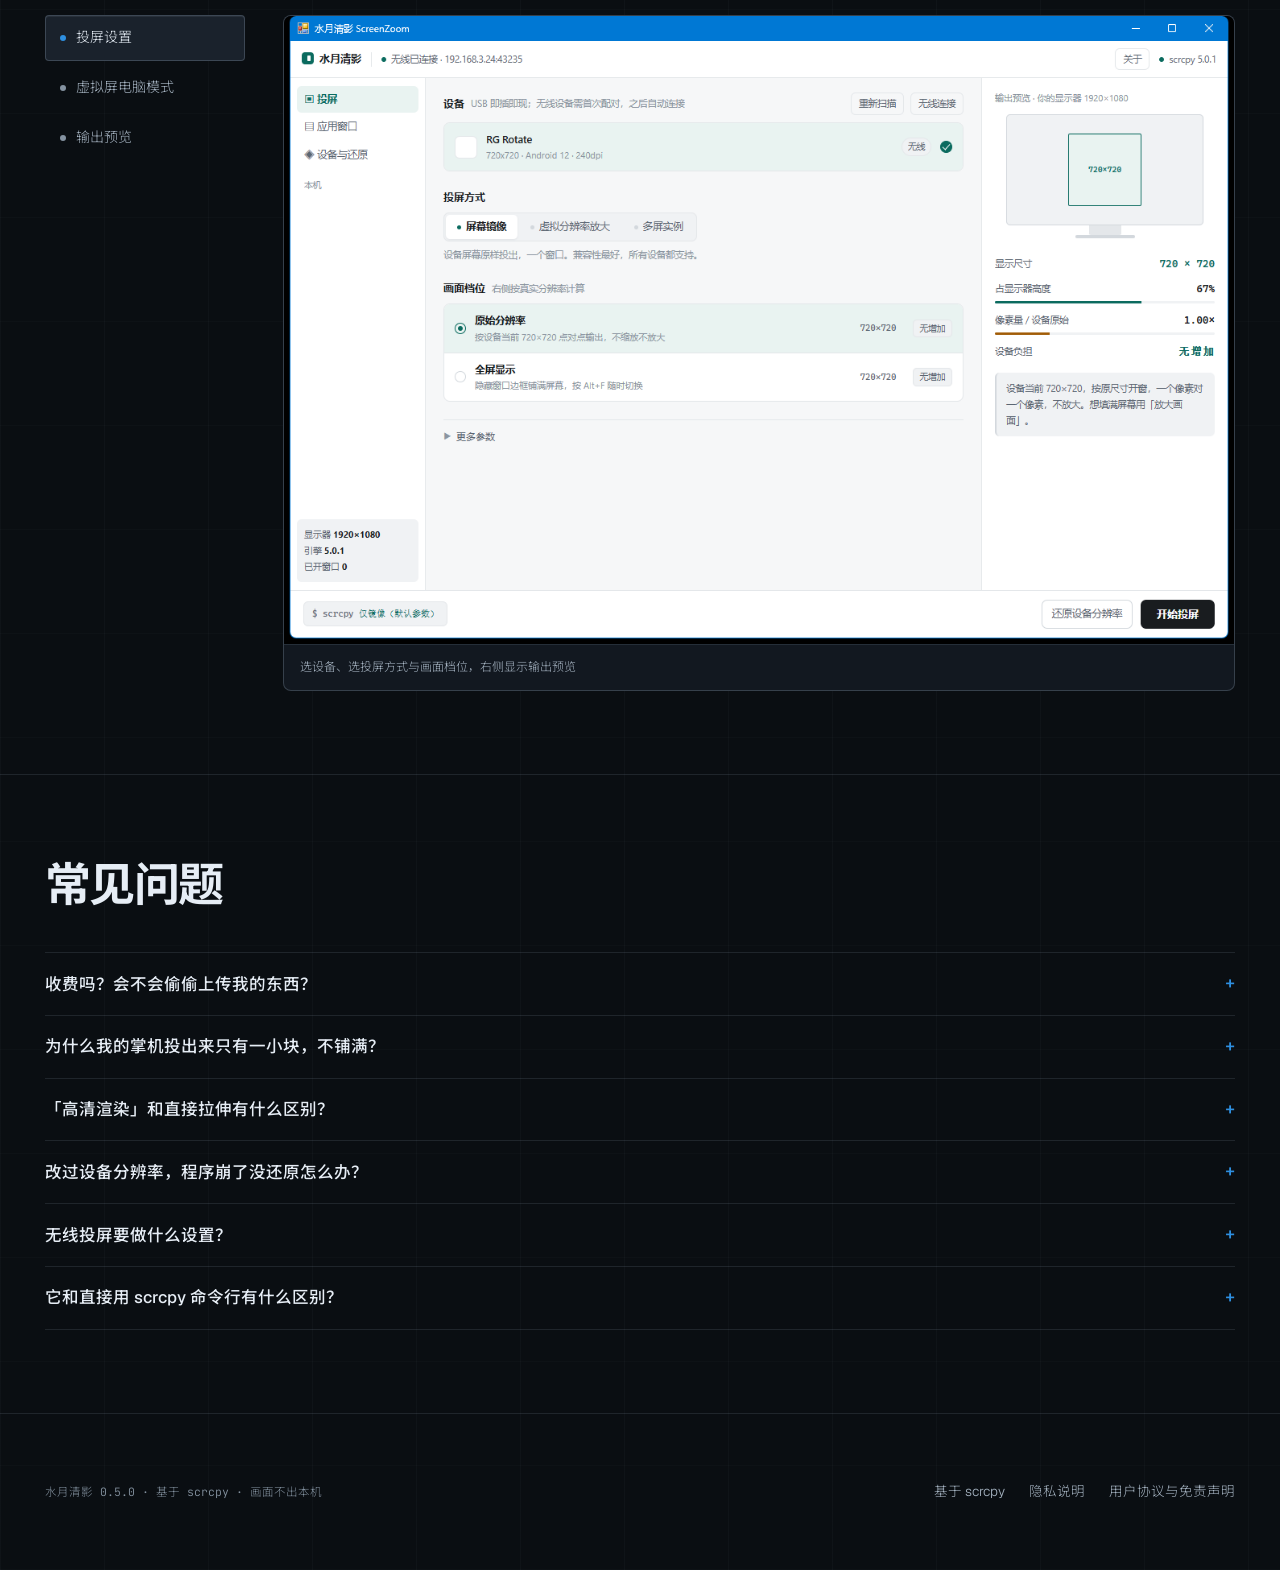
==== commit 70145f20: "Release 0.5.0: fix scan-induced wireless drops and reconnect in place - Never probe or disconnect a " ====
--- a/cloudflare-pages/public/index.html
+++ b/cloudflare-pages/public/index.html
@@ -393,12 +393,12 @@
   <div class="wrap">
     <a class="brand" href="#top">
       <img src="app-icon.png" alt="水月清影图标" width="26" height="26">
-      <b>水月清影</b><span id="verTop">0.4.0</span>
+      <b>水月清影</b><span id="verTop">0.5.0</span>
     </a>
     <nav class="nav">
       <a href="#features">功能</a>
       <a href="#gallery">界面</a>
-      <a id="dlNav" href="shuiyue-0.4.0-win-x64.zip">下载</a>
+      <a id="dlNav" href="shuiyue-0.5.0-win-x64.zip">下载</a>
       <a href="#faq">常见问题</a>
     </nav>
   </div>
@@ -411,7 +411,7 @@
       <h1 class="rise" style="--i:1">把安卓设备画面<br>投到电脑上</h1>
       <p class="hero-sub rise" style="--i:2">掌机、手机、平板都支持，USB 或无线连接。投屏方式和画面档位在界面上选，右侧给出输出尺寸与设备负担；改过的设备参数可以还原。基于 <a href="https://github.com/Genymobile/scrcpy" target="_blank" rel="noopener">scrcpy</a> 二次开发。</p>
       <div class="hero-act rise" style="--i:3">
-        <a class="btn btn-strong" id="dl" href="shuiyue-0.4.0-win-x64.zip">下载 Windows 版</a>
+        <a class="btn btn-strong" id="dl" href="shuiyue-0.5.0-win-x64.zip">下载 Windows 版</a>
         <a class="btn" href="https://github.com/lvlvturancao/ScrZoom" target="_blank" rel="noopener">GitHub 源码</a>
       </div>
       <p class="hero-meta rise" style="--i:4"><span>免安装 <b>解压即用</b></span><span>画面 <b>只走 USB 或局域网</b></span><span>引擎 <b>scrcpy</b></span><span>系统 <b>Windows 10 / 11 · 64 位</b></span></p>
@@ -517,7 +517,7 @@
 
 <footer class="foot">
   <div class="wrap foot-in">
-    <small>水月清影 <span id="verFoot">0.4.0</span> · 基于 scrcpy · 画面不出本机</small>
+    <small>水月清影 <span id="verFoot">0.5.0</span> · 基于 scrcpy · 画面不出本机</small>
     <nav>
       <a href="https://github.com/Genymobile/scrcpy">基于 scrcpy</a>
       <a href="privacy.html">隐私说明</a>
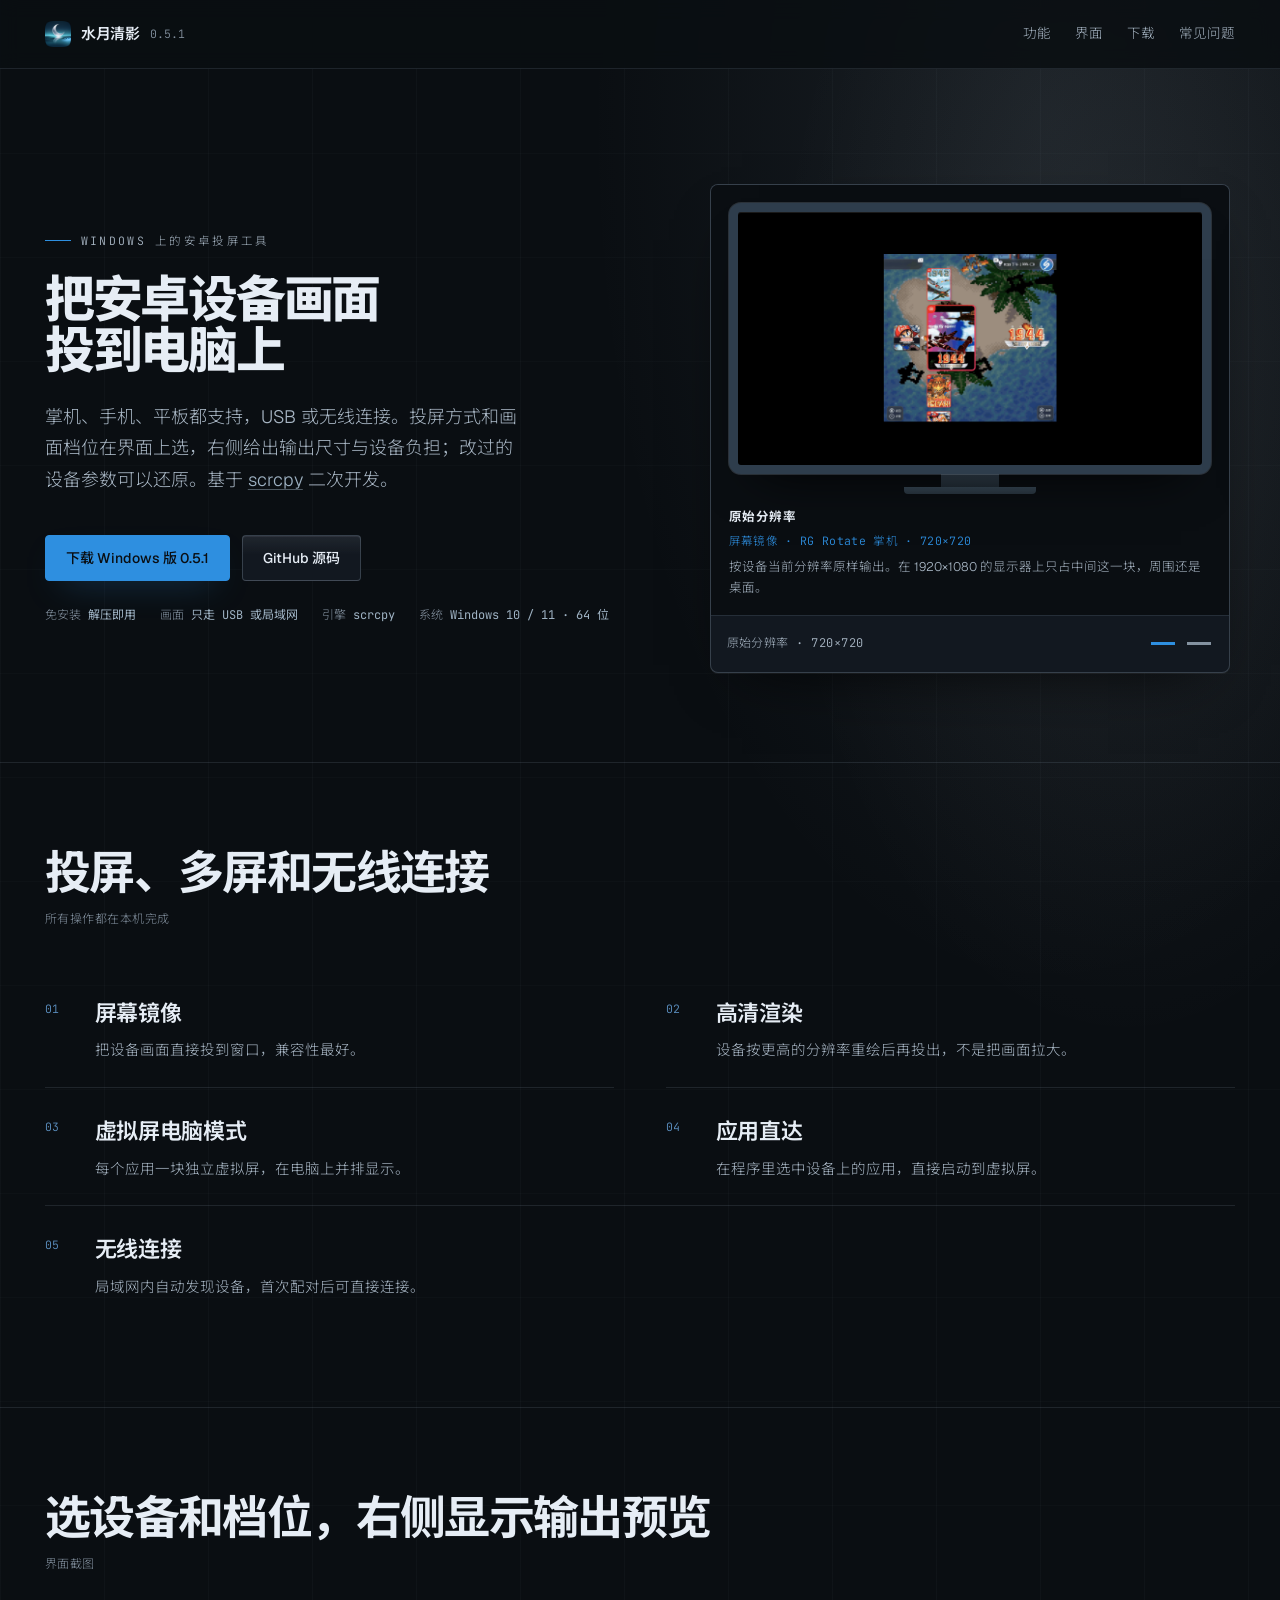
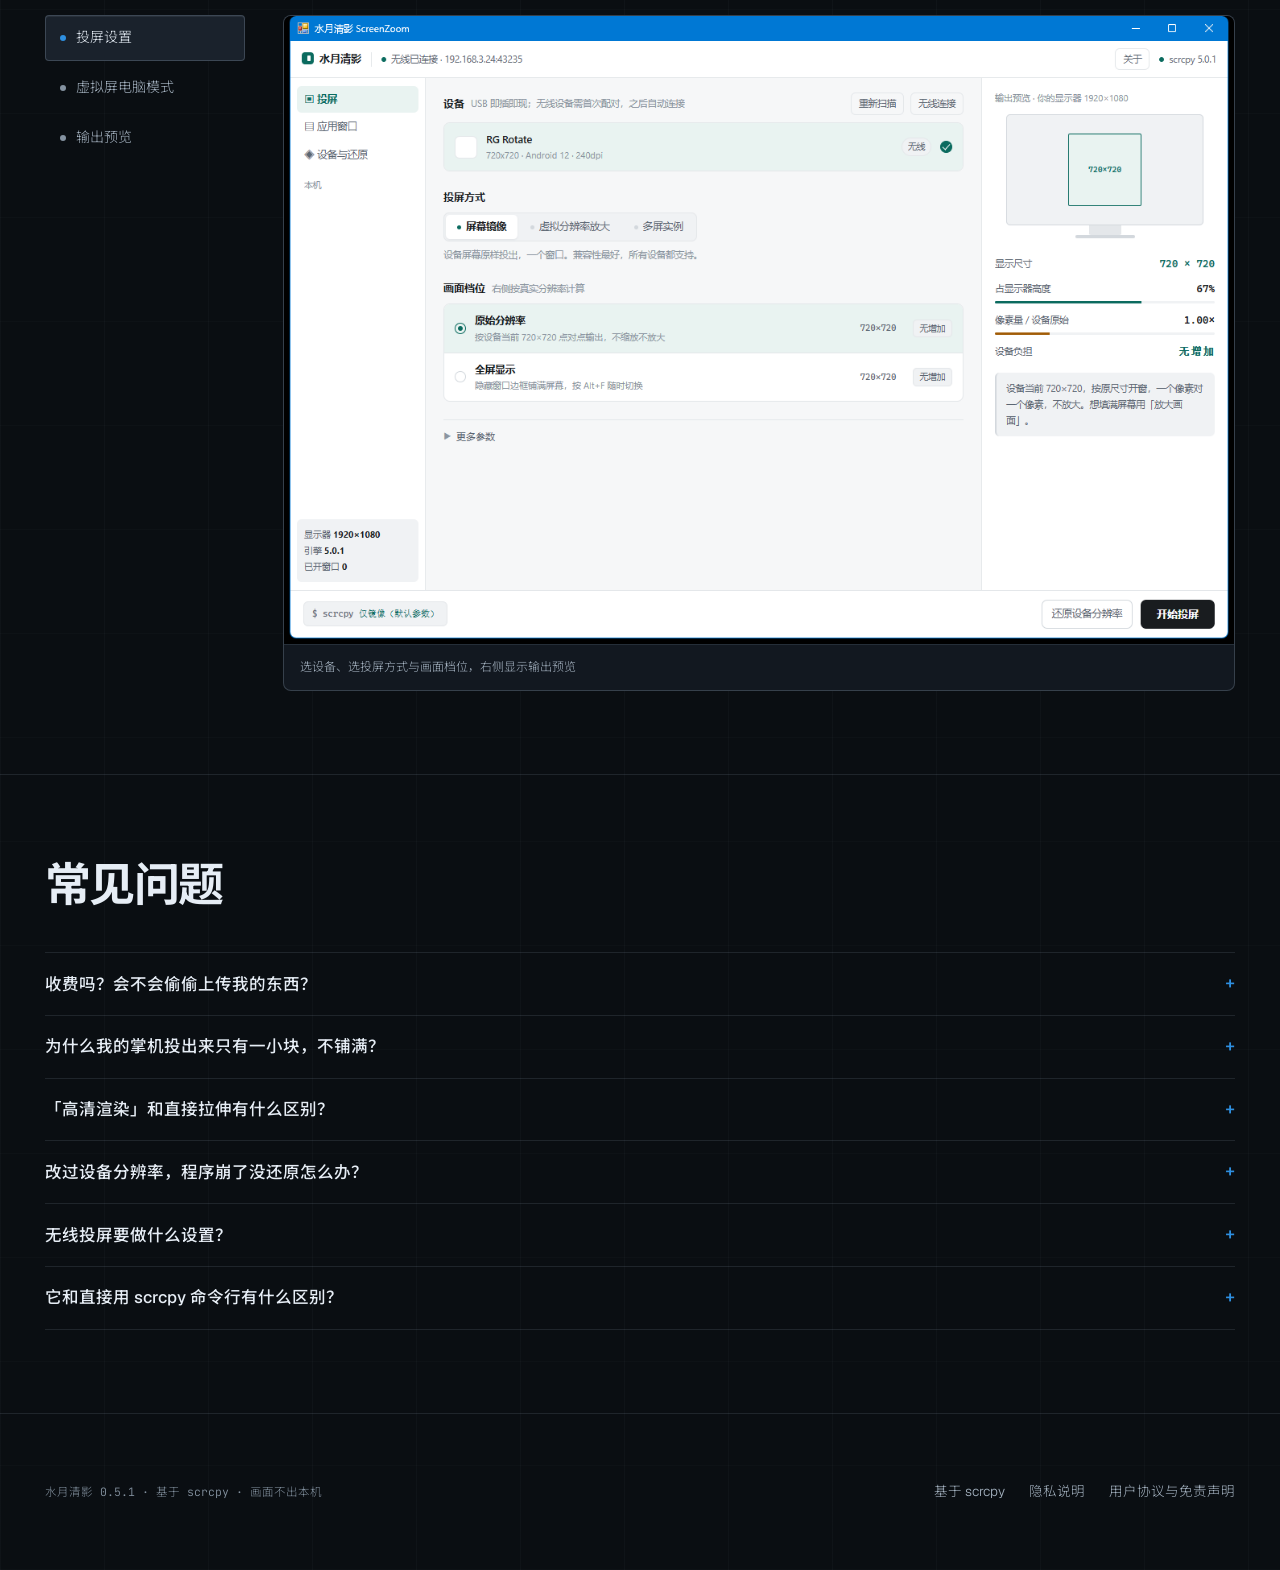
==== commit 30b7fccb: "Release 0.5.1: cap mirror encoding, live per-session diagnostics, screen-off option - Mirror session" ====
--- a/cloudflare-pages/public/index.html
+++ b/cloudflare-pages/public/index.html
@@ -393,12 +393,12 @@
   <div class="wrap">
     <a class="brand" href="#top">
       <img src="app-icon.png" alt="水月清影图标" width="26" height="26">
-      <b>水月清影</b><span id="verTop">0.5.0</span>
+      <b>水月清影</b><span id="verTop">0.5.1</span>
     </a>
     <nav class="nav">
       <a href="#features">功能</a>
       <a href="#gallery">界面</a>
-      <a id="dlNav" href="shuiyue-0.5.0-win-x64.zip">下载</a>
+      <a id="dlNav" href="shuiyue-0.5.1-win-x64.zip">下载</a>
       <a href="#faq">常见问题</a>
     </nav>
   </div>
@@ -411,7 +411,7 @@
       <h1 class="rise" style="--i:1">把安卓设备画面<br>投到电脑上</h1>
       <p class="hero-sub rise" style="--i:2">掌机、手机、平板都支持，USB 或无线连接。投屏方式和画面档位在界面上选，右侧给出输出尺寸与设备负担；改过的设备参数可以还原。基于 <a href="https://github.com/Genymobile/scrcpy" target="_blank" rel="noopener">scrcpy</a> 二次开发。</p>
       <div class="hero-act rise" style="--i:3">
-        <a class="btn btn-strong" id="dl" href="shuiyue-0.5.0-win-x64.zip">下载 Windows 版</a>
+        <a class="btn btn-strong" id="dl" href="shuiyue-0.5.1-win-x64.zip">下载 Windows 版</a>
         <a class="btn" href="https://github.com/lvlvturancao/ScrZoom" target="_blank" rel="noopener">GitHub 源码</a>
       </div>
       <p class="hero-meta rise" style="--i:4"><span>免安装 <b>解压即用</b></span><span>画面 <b>只走 USB 或局域网</b></span><span>引擎 <b>scrcpy</b></span><span>系统 <b>Windows 10 / 11 · 64 位</b></span></p>
@@ -517,7 +517,7 @@
 
 <footer class="foot">
   <div class="wrap foot-in">
-    <small>水月清影 <span id="verFoot">0.5.0</span> · 基于 scrcpy · 画面不出本机</small>
+    <small>水月清影 <span id="verFoot">0.5.1</span> · 基于 scrcpy · 画面不出本机</small>
     <nav>
       <a href="https://github.com/Genymobile/scrcpy">基于 scrcpy</a>
       <a href="privacy.html">隐私说明</a>
